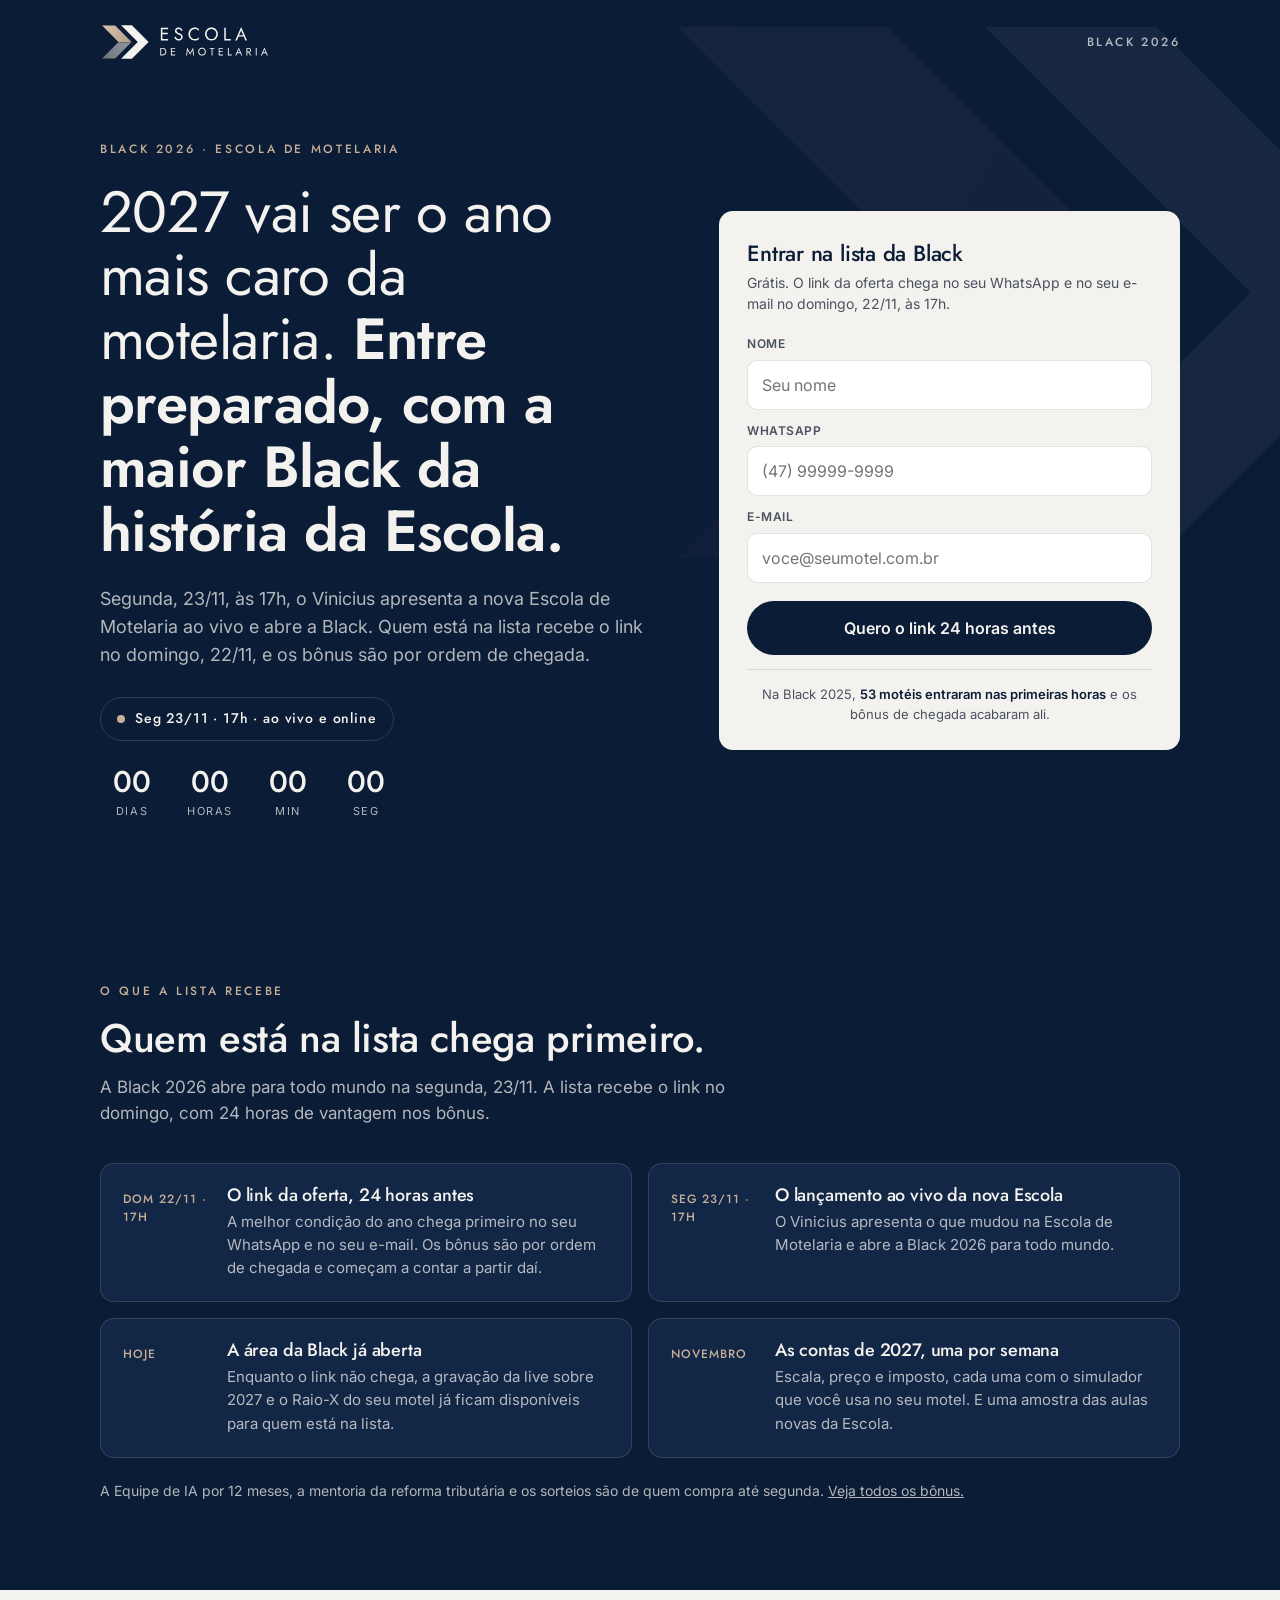
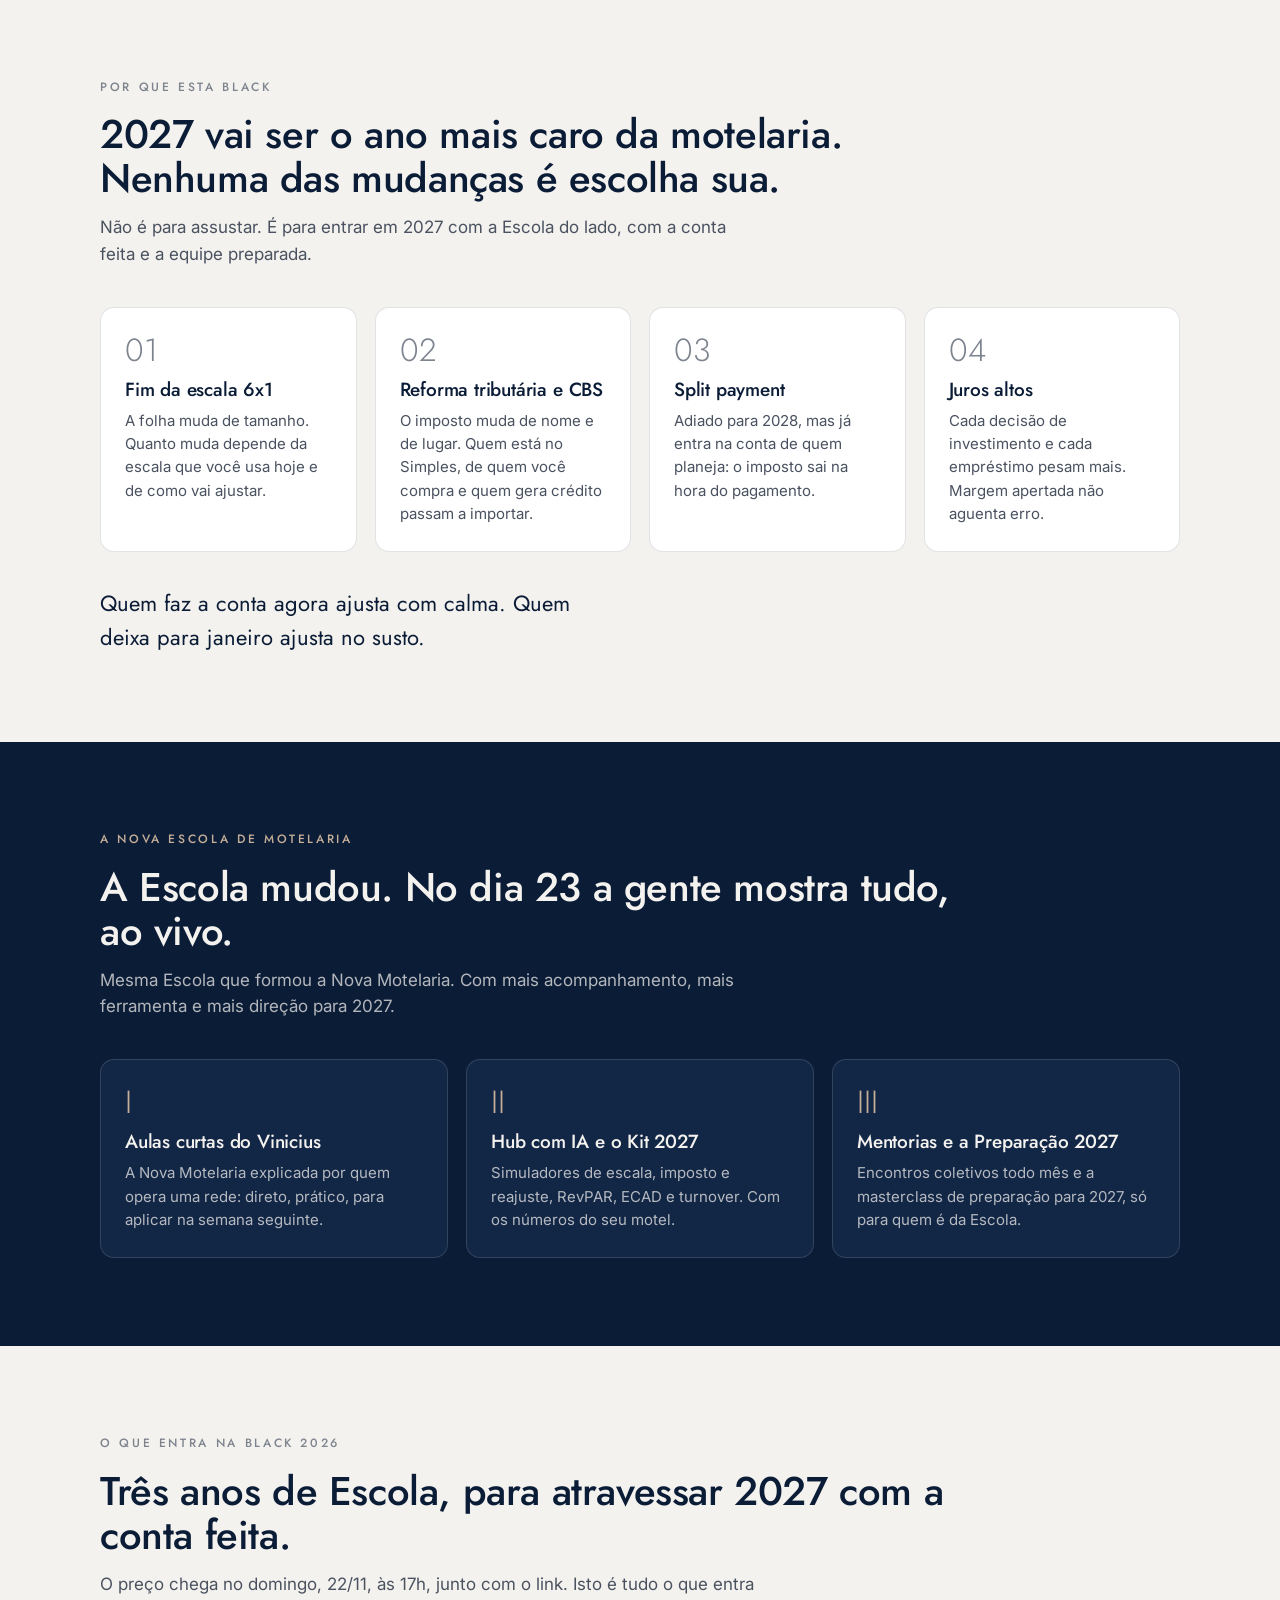
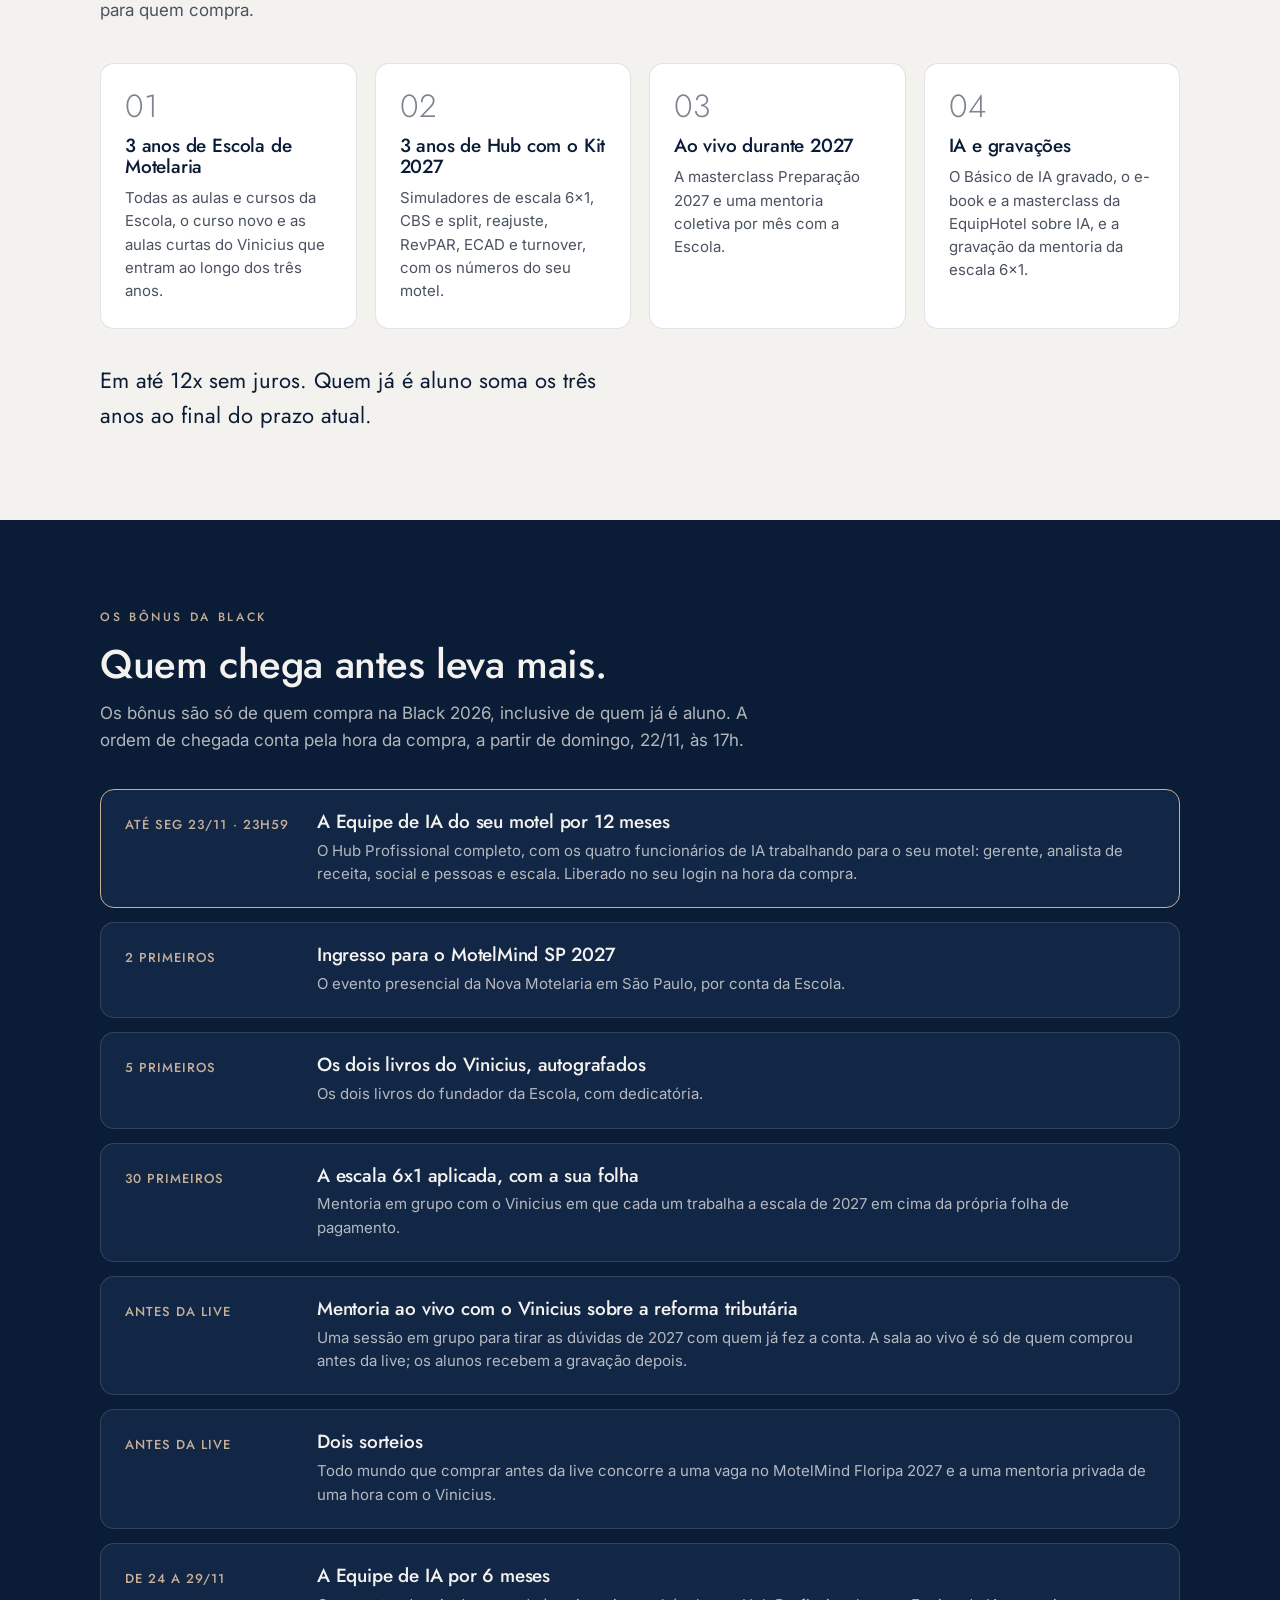
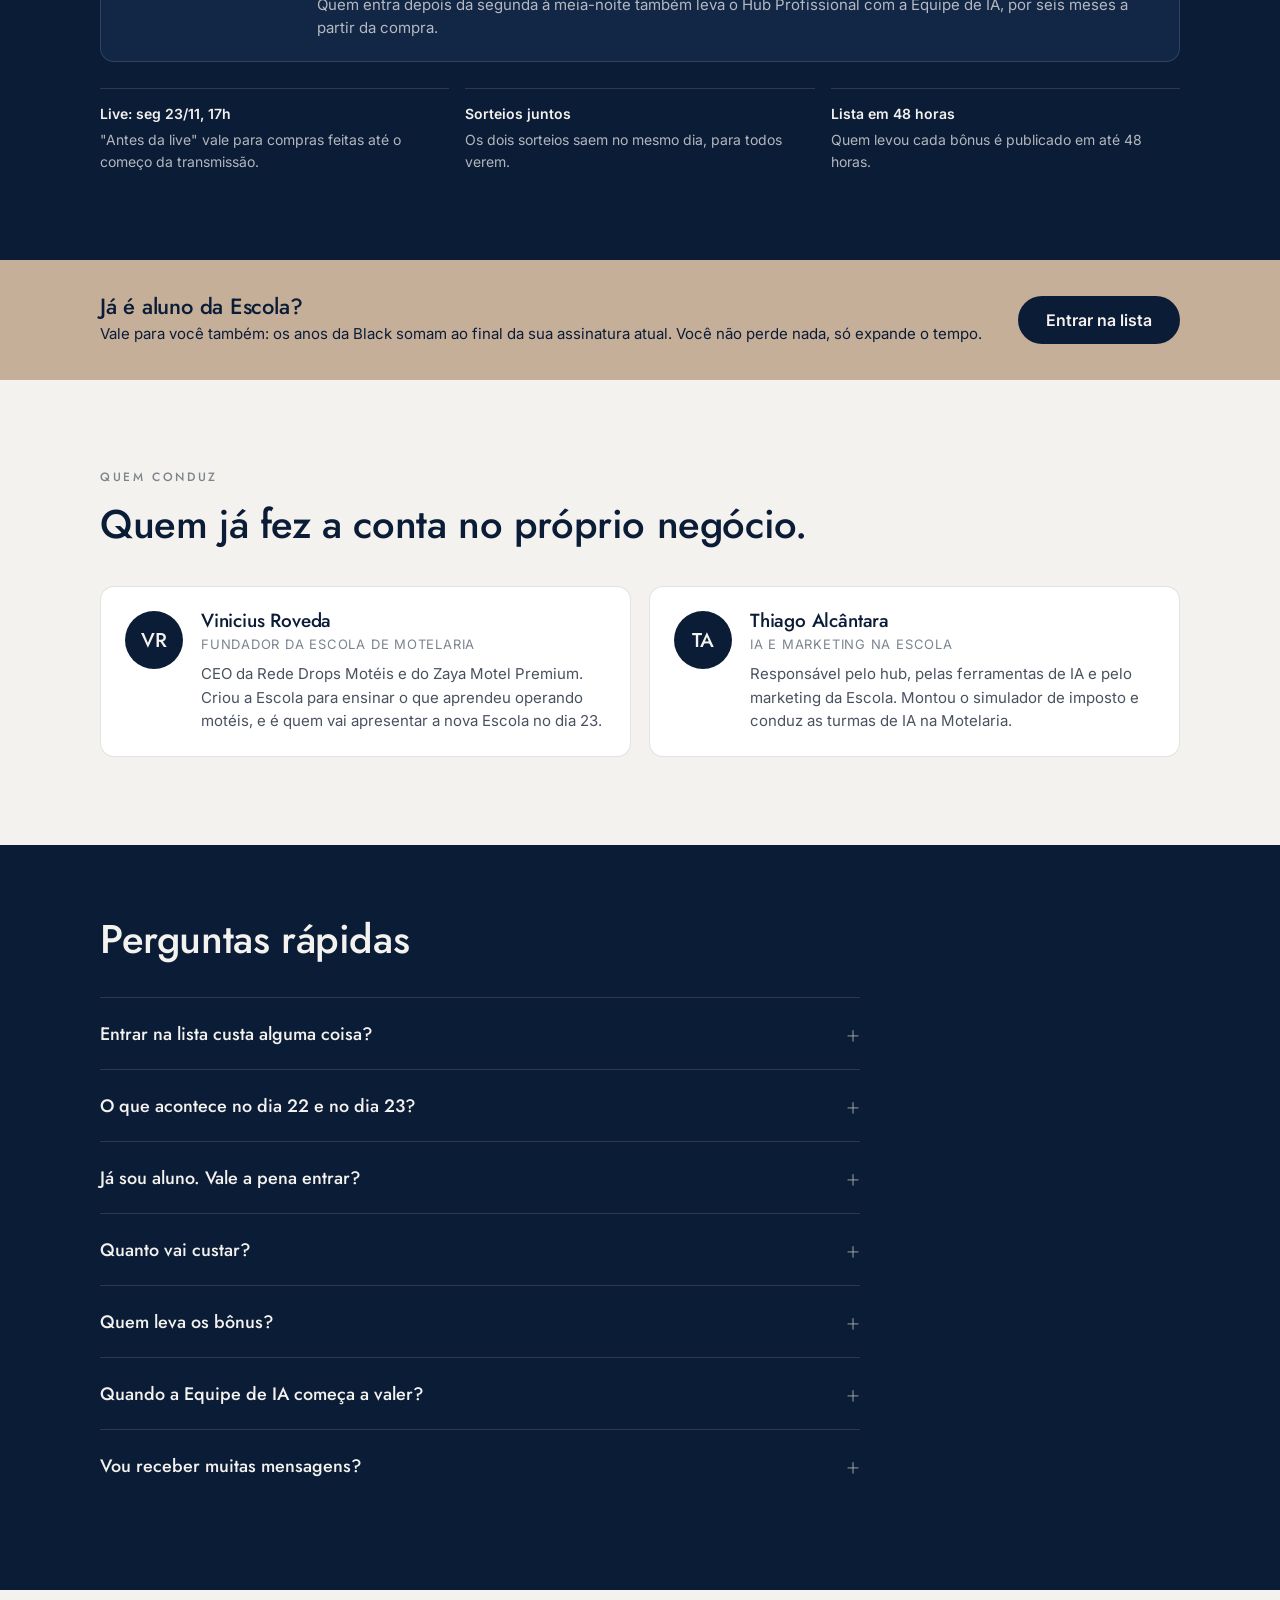
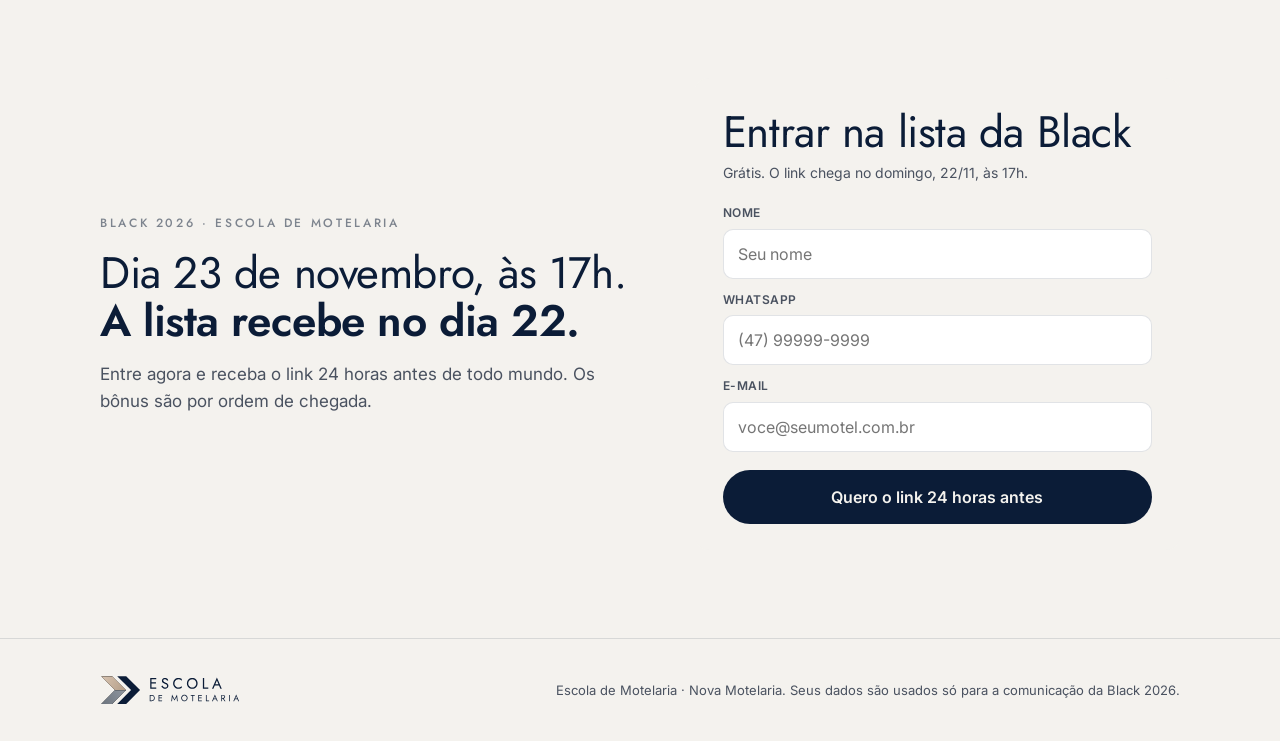
==== index.html @ d03f9305 "Publica blackedm@ad760b8" ====
<!doctype html>
<html lang="pt-BR">
<head>
<meta charset="utf-8">
<script>if(location.pathname==='/app')location.replace('/app/'+location.search+location.hash)</script>
<meta name="viewport" content="width=device-width, initial-scale=1">
<title>Black 2026 · Escola de Motelaria</title>
<meta name="description" content="2027 vai ser o ano mais caro da motelaria. Entre preparado, com a maior Black da história da Escola. A lista recebe a oferta 24 horas antes.">
<meta property="og:title" content="Black 2026 · Escola de Motelaria">
<meta property="og:description" content="2027 vai ser o ano mais caro da motelaria. Entre preparado, com a maior Black da história da Escola. O link chega 24h antes para a lista.">
<meta property="og:type" content="website">
<meta property="og:url" content="https://black.escolademotelaria.com.br/">
<meta property="og:image" content="https://black.escolademotelaria.com.br/assets/og.png">
<link rel="icon" href="assets/simbolo-neg.svg?v=2" type="image/svg+xml">
<link rel="preconnect" href="https://fonts.googleapis.com">
<link rel="preconnect" href="https://fonts.gstatic.com" crossorigin>
<link href="https://fonts.googleapis.com/css2?family=Jost:wght@300;400;500;600&family=Inter:wght@400;500;600&display=swap" rel="stylesheet">
<style>
:root{
  --azul:#0B1C37; --off:#F4F2EE; --champ:#C6AF99; --cinza:#7D848E;
  --azul-2:#122646; --linha:rgba(11,28,55,.12); --linha-esc:rgba(244,242,238,.14);
  --texto:#0B1C37; --texto-suave:#4A5260; --texto-esc:#F4F2EE; --texto-esc-suave:rgba(244,242,238,.72);
  --raio:14px; --max:1120px;
}
*{box-sizing:border-box;margin:0;padding:0}
html{scroll-behavior:smooth}
body{font-family:Inter,system-ui,-apple-system,Segoe UI,Roboto,sans-serif;background:var(--off);color:var(--texto);line-height:1.55;-webkit-font-smoothing:antialiased}
h1,h2,h3,.display{font-family:Jost,Inter,sans-serif;font-weight:500;letter-spacing:-.01em;line-height:1.1}
.wrap{max-width:var(--max);margin:0 auto;padding:0 20px}
.eyebrow{font-family:Jost,sans-serif;font-weight:500;font-size:12px;letter-spacing:.22em;text-transform:uppercase}
.btn{display:inline-flex;align-items:center;justify-content:center;gap:10px;border:0;border-radius:999px;padding:16px 28px;font:600 16px/1 Inter,sans-serif;cursor:pointer;text-decoration:none;transition:transform .15s ease,opacity .15s ease}
.btn:active{transform:translateY(1px)}
.btn-claro{background:var(--off);color:var(--azul)}
.btn-escuro{background:var(--azul);color:var(--off)}
.btn[disabled]{opacity:.6;cursor:wait}
section{padding:88px 0}
@media (max-width:760px){section{padding:64px 0}}

/* header */
header{position:absolute;inset:0 0 auto 0;z-index:5}
header .wrap{display:flex;align-items:center;justify-content:space-between;height:84px}
header img{height:36px;width:auto;display:block}
header .tag{font-family:Jost,sans-serif;font-weight:500;letter-spacing:.2em;font-size:12px;color:var(--texto-esc-suave);text-transform:uppercase}

/* hero */
.hero{background:var(--azul);color:var(--texto-esc);padding:140px 0 72px;position:relative;overflow:hidden}
.hero::before{content:"";position:absolute;right:-12%;top:-10%;width:60vw;max-width:820px;aspect-ratio:1;background:url(assets/simbolo-neg.svg?v=2) no-repeat center/contain;opacity:.05;pointer-events:none}
.hero .wrap{display:grid;grid-template-columns:1.1fr .9fr;gap:56px;align-items:center;position:relative}
.hero .eyebrow{color:var(--champ);margin-bottom:22px}
.hero h1{font-size:clamp(34px,4.6vw,58px);font-weight:400;max-width:14ch}
.hero h1 strong{font-weight:600}
.hero p.sub{margin-top:22px;font-size:18px;color:var(--texto-esc-suave);max-width:52ch}
.hero p.sub-curto{display:none}
.pill{display:inline-flex;align-items:center;gap:10px;margin-top:28px;padding:10px 16px;border:1px solid var(--linha-esc);border-radius:999px;font-family:Jost,sans-serif;font-weight:500;letter-spacing:.06em;font-size:14px}
.pill i{width:8px;height:8px;border-radius:50%;background:var(--champ);display:inline-block}
.form-card{background:var(--off);color:var(--texto);border-radius:var(--raio);padding:30px 28px 26px}
.form-card h2{font-size:22px;margin-bottom:6px}
.form-card .micro{font-size:14px;color:var(--texto-suave);margin-bottom:20px}
.field{margin-bottom:12px}
.field label{display:block;font-size:12px;font-weight:600;letter-spacing:.04em;text-transform:uppercase;color:var(--texto-suave);margin-bottom:6px}
.field input{width:100%;height:50px;border:1px solid var(--linha);border-radius:10px;background:#fff;padding:0 14px;font:16px Inter,sans-serif;color:var(--texto);outline:none;transition:border-color .15s}
.field input:focus{border-color:var(--azul)}
.field input[aria-invalid="true"]{border-color:#B5473E}
.hp{position:absolute;left:-9999px;opacity:0;height:0;overflow:hidden}
.form-card .btn{width:100%;margin-top:6px;height:54px}
.form-card .nota{margin-top:12px;font-size:13px;color:var(--texto-suave);text-align:center}
.form-card .prova{margin-top:14px;padding-top:14px;border-top:1px solid var(--linha);font-size:13px;color:var(--texto-suave);text-align:center}
.form-card .prova b{color:var(--texto);font-weight:600}
.erro{display:none;margin-top:10px;font-size:14px;color:#B5473E}
.erro.on{display:block}
@media (max-width:900px){
  .hero{padding:96px 0 44px}
  .hero .wrap{grid-template-columns:1fr;gap:22px}
  .hero .eyebrow{display:none}
  .hero h1{max-width:none;font-size:clamp(26px,6.9vw,36px)}
  .hero p.sub{display:none}
  .hero p.sub-curto{display:block;margin-top:10px;font-size:15px;color:var(--texto-esc-suave)}
  .hero .pill,.hero .count{display:none}
  .form-card{padding:22px 20px 18px}
  .form-card h2{font-size:20px}
  .form-card .micro{margin-bottom:14px}
  .field{margin-bottom:10px}
  .field input{height:48px}
}

/* countdown */
.count{display:none;gap:14px;margin-top:26px}
.count.on{display:flex}
.count div{min-width:64px;text-align:center}
.count b{display:block;font:500 30px/1 Jost,sans-serif}
.count small{font-size:11px;letter-spacing:.14em;text-transform:uppercase;color:var(--texto-esc-suave)}

/* sections */
.sec-titulo{max-width:34ch;font-size:clamp(28px,3.4vw,40px);margin-bottom:14px}
.sec-sub{color:var(--texto-suave);font-size:17px;max-width:60ch}
.grid-4{display:grid;grid-template-columns:repeat(4,1fr);gap:18px;margin-top:40px}
.card{background:#fff;border:1px solid var(--linha);border-radius:var(--raio);padding:26px 24px}
.card .n{font:300 32px/1 Jost,sans-serif;color:var(--cinza);margin-bottom:14px}
.card h3{font-size:19px;margin-bottom:8px}
.card p{font-size:15px;color:var(--texto-suave)}
.grid-4.grid-3{grid-template-columns:repeat(3,1fr)}
@media (max-width:980px){.grid-4,.grid-4.grid-3{grid-template-columns:repeat(2,1fr)}}
@media (max-width:560px){.grid-4,.grid-4.grid-3{grid-template-columns:1fr}}
.frase{margin-top:34px;font-family:Jost,sans-serif;font-size:22px;font-weight:400;max-width:40ch}

.escuro{background:var(--azul);color:var(--texto-esc)}
.escuro .sec-sub,.escuro .card p{color:var(--texto-esc-suave)}
.escuro .card{background:var(--azul-2);border-color:var(--linha-esc)}
.escuro .card .n{color:var(--champ)}
.escuro .eyebrow{color:var(--champ)}
.escuro .lista li{background:var(--azul-2);border-color:var(--linha-esc)}
.escuro .lista p{color:var(--texto-esc-suave)}
.escuro .lista .quando{color:var(--champ)}
.escuro .faq details{border-color:var(--linha-esc)}
.escuro .faq p{color:var(--texto-esc-suave)}
.escuro .aviso{color:var(--texto-esc-suave)}

.lista{list-style:none;margin-top:36px;display:grid;grid-template-columns:repeat(2,1fr);gap:16px}
.lista li{display:grid;grid-template-columns:auto 1fr;gap:16px;background:#fff;border:1px solid var(--linha);border-radius:var(--raio);padding:22px}
.lista .quando{font-family:Jost,sans-serif;font-weight:500;letter-spacing:.08em;font-size:12px;text-transform:uppercase;color:var(--cinza);width:88px;padding-top:4px}
.lista h3{font-size:18px;margin-bottom:4px}
.lista p{font-size:15px;color:var(--texto-suave)}
@media (max-width:760px){.lista{grid-template-columns:1fr}}
.aviso{margin-top:22px;font-size:14px;color:var(--texto-suave)}
.aviso a{color:inherit}
.bonus{list-style:none;margin-top:36px;display:grid;gap:14px}
.bonus li{display:grid;grid-template-columns:170px 1fr;gap:22px;align-items:start;background:var(--azul-2);border:1px solid var(--linha-esc);border-radius:var(--raio);padding:22px 24px}
.bonus li.destaque{border-color:var(--champ)}
.bonus .quem{font-family:Jost,sans-serif;font-weight:500;letter-spacing:.08em;font-size:13px;text-transform:uppercase;color:var(--champ);padding-top:3px}
.bonus h3{font-size:19px;margin-bottom:6px}
.bonus p{font-size:15px;color:var(--texto-esc-suave)}
@media (max-width:640px){.bonus li{grid-template-columns:1fr;gap:8px}}
.regras{margin-top:26px;display:grid;grid-template-columns:repeat(3,1fr);gap:16px}
.regras div{border-top:1px solid var(--linha-esc);padding-top:14px;font-size:14px;color:var(--texto-esc-suave)}
.regras b{display:block;color:var(--texto-esc);font-weight:600;margin-bottom:4px}
@media (max-width:760px){.regras{grid-template-columns:1fr}}

.faixa{background:var(--champ);color:var(--azul);padding:34px 0}
.faixa .wrap{display:flex;align-items:center;justify-content:space-between;gap:24px;flex-wrap:wrap}
.faixa h3{font-size:22px;font-weight:500}
.faixa p{font-size:15px;margin-top:4px}

.pessoas{display:grid;grid-template-columns:repeat(2,1fr);gap:18px;margin-top:40px}
.pessoa{display:flex;gap:18px;align-items:flex-start;background:#fff;border:1px solid var(--linha);border-radius:var(--raio);padding:24px}
.pessoa .ini{flex:0 0 58px;height:58px;border-radius:50%;background:var(--azul);color:var(--off);display:grid;place-items:center;font:500 20px Jost,sans-serif}
.pessoa h3{font-size:19px}
.pessoa .papel{font-size:13px;letter-spacing:.06em;text-transform:uppercase;color:var(--cinza);margin:2px 0 8px}
.pessoa p{font-size:15px;color:var(--texto-suave)}
@media (max-width:760px){.pessoas{grid-template-columns:1fr}}

.faq{margin-top:36px;max-width:760px}
.faq details{border-top:1px solid var(--linha);padding:18px 0}
.faq details:last-child{border-bottom:1px solid var(--linha)}
.faq summary{cursor:pointer;font:500 18px Jost,sans-serif;list-style:none;display:flex;justify-content:space-between;align-items:center}
.faq summary::after{content:"+";font-weight:300;font-size:24px;color:var(--cinza)}
.faq details[open] summary::after{content:"–"}
.faq p{margin-top:10px;font-size:15px;color:var(--texto-suave);max-width:60ch}

.final .wrap{display:grid;grid-template-columns:1fr .9fr;gap:56px;align-items:center}
.final h2{font-size:clamp(30px,3.8vw,44px);font-weight:400}
.final h2 strong{font-weight:600}
@media (max-width:900px){.final .wrap{grid-template-columns:1fr}}

footer{padding:36px 0;border-top:1px solid var(--linha)}
footer .wrap{display:flex;justify-content:space-between;align-items:center;gap:16px;flex-wrap:wrap}
footer img{height:30px;width:auto}
footer p{font-size:13px;color:var(--texto-suave)}

.reveal{opacity:0;transform:translateY(14px);transition:opacity .6s ease,transform .6s ease}
.reveal.in{opacity:1;transform:none}
@media (prefers-reduced-motion:reduce){.reveal{opacity:1;transform:none;transition:none}}
</style>
<!-- Meta Pixel -->
<script>
!function(f,b,e,v,n,t,s){if(f.fbq)return;n=f.fbq=function(){n.callMethod?n.callMethod.apply(n,arguments):n.queue.push(arguments)};if(!f._fbq)f._fbq=n;n.push=n;n.loaded=!0;n.version='2.0';n.queue=[];t=b.createElement(e);t.async=!0;t.src=v;s=b.getElementsByTagName(e)[0];s.parentNode.insertBefore(t,s)}(window,document,'script','https://connect.facebook.net/en_US/fbevents.js');
fbq('init','777460607647004');fbq('track','PageView');
</script>
</head>
<body>

<header>
  <div class="wrap">
    <img src="assets/escola-neg.svg?v=2" alt="Escola de Motelaria" width="168" height="36">
    <span class="tag">Black 2026</span>
  </div>
</header>

<section class="hero" id="topo">
  <div class="wrap">
    <div>
      <p class="eyebrow">Black 2026 · Escola de Motelaria</p>
      <h1>2027 vai ser o ano mais caro da motelaria. <strong>Entre preparado, com a maior Black da história da Escola.</strong></h1>
      <p class="sub">Segunda, 23/11, às 17h, o Vinicius apresenta a nova Escola de Motelaria ao vivo e abre a Black. Quem está na lista recebe o link no domingo, 22/11, e os bônus são por ordem de chegada.</p>
      <p class="sub-curto">O link da oferta chega domingo, 22/11, um dia antes de todo mundo.</p>
      <span class="pill"><i></i> Seg 23/11 · 17h · ao vivo e online</span>
      <div class="count" id="count">
        <div><b data-u="d">00</b><small>dias</small></div>
        <div><b data-u="h">00</b><small>horas</small></div>
        <div><b data-u="m">00</b><small>min</small></div>
        <div><b data-u="s">00</b><small>seg</small></div>
      </div>
    </div>

    <form class="form-card" id="form" novalidate>
      <h2>Entrar na lista da Black</h2>
      <p class="micro">Grátis. O link da oferta chega no seu WhatsApp e no seu e-mail no domingo, 22/11, às 17h.</p>
      <div class="field"><label for="nome">Nome</label><input id="nome" name="nome" type="text" autocomplete="name" placeholder="Seu nome" required></div>
      <div class="field"><label for="whats">WhatsApp</label><input id="whats" name="whats" type="tel" inputmode="tel" autocomplete="tel" placeholder="(47) 99999-9999" required></div>
      <div class="field"><label for="email">E-mail</label><input id="email" name="email" type="email" autocomplete="email" placeholder="voce@seumotel.com.br" required></div>
      <div class="hp" aria-hidden="true"><label>Site<input name="site" tabindex="-1" autocomplete="off"></label></div>
      <button class="btn btn-escuro" type="submit" id="btn">Quero o link 24 horas antes</button>
      <p class="erro" id="erro"></p>
      <p class="prova">Na Black 2025, <b>53 motéis entraram nas primeiras horas</b> e os bônus de chegada acabaram ali.</p>
    </form>
  </div>
</section>

<section class="escuro" id="lista">
  <div class="wrap">
    <p class="eyebrow reveal" style="margin-bottom:16px">O que a lista recebe</p>
    <h2 class="sec-titulo reveal">Quem está na lista chega primeiro.</h2>
    <p class="sec-sub reveal">A Black 2026 abre para todo mundo na segunda, 23/11. A lista recebe o link no domingo, com 24 horas de vantagem nos bônus.</p>
    <ul class="lista">
      <li class="reveal"><span class="quando">Dom 22/11 · 17h</span><div><h3>O link da oferta, 24 horas antes</h3><p>A melhor condição do ano chega primeiro no seu WhatsApp e no seu e-mail. Os bônus são por ordem de chegada e começam a contar a partir daí.</p></div></li>
      <li class="reveal"><span class="quando">Seg 23/11 · 17h</span><div><h3>O lançamento ao vivo da nova Escola</h3><p>O Vinicius apresenta o que mudou na Escola de Motelaria e abre a Black 2026 para todo mundo.</p></div></li>
      <li class="reveal"><span class="quando">Hoje</span><div><h3>A área da Black já aberta</h3><p>Enquanto o link não chega, a gravação da live sobre 2027 e o Raio-X do seu motel já ficam disponíveis para quem está na lista.</p></div></li>
      <li class="reveal"><span class="quando">Novembro</span><div><h3>As contas de 2027, uma por semana</h3><p>Escala, preço e imposto, cada uma com o simulador que você usa no seu motel. E uma amostra das aulas novas da Escola.</p></div></li>
    </ul>
    <p class="aviso reveal">A Equipe de IA por 12 meses, a mentoria da reforma tributária e os sorteios são de quem compra até segunda. <a href="#bonus">Veja todos os bônus.</a></p>
  </div>
</section>

<section id="conta">
  <div class="wrap">
    <p class="eyebrow reveal" style="color:var(--cinza);margin-bottom:16px">Por que esta Black</p>
    <h2 class="sec-titulo reveal">2027 vai ser o ano mais caro da motelaria. Nenhuma das mudanças é escolha sua.</h2>
    <p class="sec-sub reveal">Não é para assustar. É para entrar em 2027 com a Escola do lado, com a conta feita e a equipe preparada.</p>
    <div class="grid-4">
      <div class="card reveal"><div class="n">01</div><h3>Fim da escala 6x1</h3><p>A folha muda de tamanho. Quanto muda depende da escala que você usa hoje e de como vai ajustar.</p></div>
      <div class="card reveal"><div class="n">02</div><h3>Reforma tributária e CBS</h3><p>O imposto muda de nome e de lugar. Quem está no Simples, de quem você compra e quem gera crédito passam a importar.</p></div>
      <div class="card reveal"><div class="n">03</div><h3>Split payment</h3><p>Adiado para 2028, mas já entra na conta de quem planeja: o imposto sai na hora do pagamento.</p></div>
      <div class="card reveal"><div class="n">04</div><h3>Juros altos</h3><p>Cada decisão de investimento e cada empréstimo pesam mais. Margem apertada não aguenta erro.</p></div>
    </div>
    <p class="frase reveal">Quem faz a conta agora ajusta com calma. Quem deixa para janeiro ajusta no susto.</p>
  </div>
</section>

<section class="escuro" id="escola">
  <div class="wrap">
    <p class="eyebrow reveal" style="margin-bottom:16px">A nova Escola de Motelaria</p>
    <h2 class="sec-titulo reveal">A Escola mudou. No dia 23 a gente mostra tudo, ao vivo.</h2>
    <p class="sec-sub reveal">Mesma Escola que formou a Nova Motelaria. Com mais acompanhamento, mais ferramenta e mais direção para 2027.</p>
    <div class="grid-4 grid-3">
      <div class="card reveal"><div class="n">I</div><h3>Aulas curtas do Vinicius</h3><p>A Nova Motelaria explicada por quem opera uma rede: direto, prático, para aplicar na semana seguinte.</p></div>
      <div class="card reveal"><div class="n">II</div><h3>Hub com IA e o Kit 2027</h3><p>Simuladores de escala, imposto e reajuste, RevPAR, ECAD e turnover. Com os números do seu motel.</p></div>
      <div class="card reveal"><div class="n">III</div><h3>Mentorias e a Preparação 2027</h3><p>Encontros coletivos todo mês e a masterclass de preparação para 2027, só para quem é da Escola.</p></div>
    </div>
  </div>
</section>

<section id="oferta">
  <div class="wrap">
    <p class="eyebrow reveal" style="color:var(--cinza);margin-bottom:16px">O que entra na Black 2026</p>
    <h2 class="sec-titulo reveal">Três anos de Escola, para atravessar 2027 com a conta feita.</h2>
    <p class="sec-sub reveal">O preço chega no domingo, 22/11, às 17h, junto com o link. Isto é tudo o que entra para quem compra.</p>
    <div class="grid-4">
      <div class="card reveal"><div class="n">01</div><h3>3 anos de Escola de Motelaria</h3><p>Todas as aulas e cursos da Escola, o curso novo e as aulas curtas do Vinicius que entram ao longo dos três anos.</p></div>
      <div class="card reveal"><div class="n">02</div><h3>3 anos de Hub com o Kit 2027</h3><p>Simuladores de escala 6x1, CBS e split, reajuste, RevPAR, ECAD e turnover, com os números do seu motel.</p></div>
      <div class="card reveal"><div class="n">03</div><h3>Ao vivo durante 2027</h3><p>A masterclass Preparação 2027 e uma mentoria coletiva por mês com a Escola.</p></div>
      <div class="card reveal"><div class="n">04</div><h3>IA e gravações</h3><p>O Básico de IA gravado, o e-book e a masterclass da EquipHotel sobre IA, e a gravação da mentoria da escala 6x1.</p></div>
    </div>
    <p class="frase reveal">Em até 12x sem juros. Quem já é aluno soma os três anos ao final do prazo atual.</p>
  </div>
</section>

<section class="escuro" id="bonus">
  <div class="wrap">
    <p class="eyebrow reveal" style="margin-bottom:16px">Os bônus da Black</p>
    <h2 class="sec-titulo reveal">Quem chega antes leva mais.</h2>
    <p class="sec-sub reveal">Os bônus são só de quem compra na Black 2026, inclusive de quem já é aluno. A ordem de chegada conta pela hora da compra, a partir de domingo, 22/11, às 17h.</p>
    <ul class="bonus">
      <li class="reveal destaque"><span class="quem">Até seg 23/11 · 23h59</span><div><h3>A Equipe de IA do seu motel por 12 meses</h3><p>O Hub Profissional completo, com os quatro funcionários de IA trabalhando para o seu motel: gerente, analista de receita, social e pessoas e escala. Liberado no seu login na hora da compra.</p></div></li>
      <li class="reveal"><span class="quem">2 primeiros</span><div><h3>Ingresso para o MotelMind SP 2027</h3><p>O evento presencial da Nova Motelaria em São Paulo, por conta da Escola.</p></div></li>
      <li class="reveal"><span class="quem">5 primeiros</span><div><h3>Os dois livros do Vinicius, autografados</h3><p>Os dois livros do fundador da Escola, com dedicatória.</p></div></li>
      <li class="reveal"><span class="quem">30 primeiros</span><div><h3>A escala 6x1 aplicada, com a sua folha</h3><p>Mentoria em grupo com o Vinicius em que cada um trabalha a escala de 2027 em cima da própria folha de pagamento.</p></div></li>
      <li class="reveal"><span class="quem">Antes da live</span><div><h3>Mentoria ao vivo com o Vinicius sobre a reforma tributária</h3><p>Uma sessão em grupo para tirar as dúvidas de 2027 com quem já fez a conta. A sala ao vivo é só de quem comprou antes da live; os alunos recebem a gravação depois.</p></div></li>
      <li class="reveal"><span class="quem">Antes da live</span><div><h3>Dois sorteios</h3><p>Todo mundo que comprar antes da live concorre a uma vaga no MotelMind Floripa 2027 e a uma mentoria privada de uma hora com o Vinicius.</p></div></li>
      <li class="reveal"><span class="quem">De 24 a 29/11</span><div><h3>A Equipe de IA por 6 meses</h3><p>Quem entra depois da segunda à meia-noite também leva o Hub Profissional com a Equipe de IA, por seis meses a partir da compra.</p></div></li>
    </ul>
    <div class="regras">
      <div class="reveal"><b>Live: seg 23/11, 17h</b>"Antes da live" vale para compras feitas até o começo da transmissão.</div>
      <div class="reveal"><b>Sorteios juntos</b>Os dois sorteios saem no mesmo dia, para todos verem.</div>
      <div class="reveal"><b>Lista em 48 horas</b>Quem levou cada bônus é publicado em até 48 horas.</div>
    </div>
  </div>
</section>

<div class="faixa">
  <div class="wrap">
    <div><h3>Já é aluno da Escola?</h3><p>Vale para você também: os anos da Black somam ao final da sua assinatura atual. Você não perde nada, só expande o tempo.</p></div>
    <a class="btn btn-escuro" href="#topo">Entrar na lista</a>
  </div>
</div>

<section id="quem">
  <div class="wrap">
    <p class="eyebrow reveal" style="color:var(--cinza);margin-bottom:16px">Quem conduz</p>
    <h2 class="sec-titulo reveal">Quem já fez a conta no próprio negócio.</h2>
    <div class="pessoas">
      <div class="pessoa reveal"><div class="ini">VR</div><div><h3>Vinicius Roveda</h3><p class="papel">Fundador da Escola de Motelaria</p><p>CEO da Rede Drops Motéis e do Zaya Motel Premium. Criou a Escola para ensinar o que aprendeu operando motéis, e é quem vai apresentar a nova Escola no dia 23.</p></div></div>
      <div class="pessoa reveal"><div class="ini">TA</div><div><h3>Thiago Alcântara</h3><p class="papel">IA e marketing na Escola</p><p>Responsável pelo hub, pelas ferramentas de IA e pelo marketing da Escola. Montou o simulador de imposto e conduz as turmas de IA na Motelaria.</p></div></div>
    </div>
  </div>
</section>

<section class="escuro" id="faq" style="padding-top:72px">
  <div class="wrap">
    <h2 class="sec-titulo reveal">Perguntas rápidas</h2>
    <div class="faq">
      <details class="reveal"><summary>Entrar na lista custa alguma coisa?</summary><p>Não. O cadastro é gratuito e não compromete com nada. Você só recebe primeiro o que todo mundo vai receber depois.</p></details>
      <details class="reveal"><summary>O que acontece no dia 22 e no dia 23?</summary><p>No domingo, 22/11, às 17h, o link da oferta chega para quem está na lista. Na segunda, 23/11, às 17h, o Vinicius apresenta a nova Escola ao vivo e a Black abre para todo mundo.</p></details>
      <details class="reveal"><summary>Já sou aluno. Vale a pena entrar?</summary><p>Vale. Os anos da Black somam ao final da sua assinatura atual. Entre na lista com o mesmo e-mail da sua compra.</p></details>
      <details class="reveal"><summary>Quanto vai custar?</summary><p>O preço sai no domingo, 22/11, às 17h, para quem está na lista, e na live de segunda para todo mundo. Dá para pagar em até 12x sem juros.</p></details>
      <details class="reveal"><summary>Quem leva os bônus?</summary><p>Quem compra na Black 2026, inclusive quem já é aluno e estende o prazo. A ordem de chegada conta pela hora da compra, a partir de domingo, 22/11, às 17h.</p></details>
      <details class="reveal"><summary>Quando a Equipe de IA começa a valer?</summary><p>Na hora da compra. O plano Profissional do Hub é liberado no seu login. Se você ainda não tem conta no Hub, ele entra quando você se cadastra com o mesmo e-mail da compra.</p></details>
      <details class="reveal"><summary>Vou receber muitas mensagens?</summary><p>Uma confirmação agora, uma conta de 2027 por semana em novembro e o link no dia 22. Você sai da lista quando quiser.</p></details>
    </div>
  </div>
</section>

<section class="final" id="final">
  <div class="wrap">
    <div>
      <p class="eyebrow" style="color:var(--cinza);margin-bottom:16px">Black 2026 · Escola de Motelaria</p>
      <h2>Dia 23 de novembro, às 17h. <strong>A lista recebe no dia 22.</strong></h2>
      <p class="sec-sub" style="margin-top:16px">Entre agora e receba o link 24 horas antes de todo mundo. Os bônus são por ordem de chegada.</p>
    </div>
    <form class="form-card" id="form2" novalidate>
      <h2>Entrar na lista da Black</h2>
      <p class="micro">Grátis. O link chega no domingo, 22/11, às 17h.</p>
      <div class="field"><label for="nome2">Nome</label><input id="nome2" name="nome" type="text" autocomplete="name" placeholder="Seu nome" required></div>
      <div class="field"><label for="whats2">WhatsApp</label><input id="whats2" name="whats" type="tel" inputmode="tel" autocomplete="tel" placeholder="(47) 99999-9999" required></div>
      <div class="field"><label for="email2">E-mail</label><input id="email2" name="email" type="email" autocomplete="email" placeholder="voce@seumotel.com.br" required></div>
      <div class="hp" aria-hidden="true"><label>Site<input name="site" tabindex="-1" autocomplete="off"></label></div>
      <button class="btn btn-escuro" type="submit">Quero o link 24 horas antes</button>
      <p class="erro"></p>
    </form>
  </div>
</section>

<footer>
  <div class="wrap">
    <img src="assets/escola-cor.svg?v=2" alt="Escola de Motelaria" width="140" height="30">
    <p>Escola de Motelaria · Nova Motelaria. Seus dados são usados só para a comunicação da Black 2026.</p>
  </div>
</footer>

<script>
(function(){
  var ENDPOINT='https://cmrydpojogzofzfzwjhi.supabase.co/functions/v1/evento-lead';
  var LANC=new Date('2026-11-23T20:00:00Z'); // seg 23/11 17h (Brasília)
  var MOSTRA_CONTADOR=new Date('2026-11-16T03:00:00Z');

  // UTMs: first-touch (bf_utms_first) e last-touch (bf_utms)
  var UTM_KEYS=['utm_source','utm_medium','utm_campaign','utm_content','utm_term'];
  try{
    var q=new URLSearchParams(location.search), u={}, temUtm=false;
    UTM_KEYS.forEach(function(k){if(q.get(k)){u[k]=q.get(k);temUtm=true}});
    var ref='';try{if(document.referrer&&new URL(document.referrer).hostname!==location.hostname)ref=document.referrer}catch(e){}
    if(ref)u.referrer=ref;
    u.landing_page=location.href.split('#')[0];
    if((temUtm||ref)&&!localStorage.getItem('bf_utms_first'))localStorage.setItem('bf_utms_first',JSON.stringify(u));
    if(temUtm){var s=JSON.stringify(u);try{sessionStorage.setItem('bf_utms',s)}catch(e){}localStorage.setItem('bf_utms',s)}
  }catch(e){}
  function utms(){
    var o={};
    try{o=JSON.parse(localStorage.getItem('bf_utms')||sessionStorage.getItem('bf_utms')||'{}')||{}}catch(e){o={}}
    if(!Object.keys(o).length){try{o=JSON.parse(localStorage.getItem('bf_utms_first')||'{}')||{}}catch(e){o={}}}
    var r={};UTM_KEYS.concat(['referrer','landing_page']).forEach(function(k){r[k]=o[k]||null});
    return r;
  }

  // máscara de telefone: aceita DDD+número (10-11) OU 55+DDD+número (12-13).
  function digits(v){return String(v||'').replace(/\D/g,'').replace(/^0+/,'')}
  function normalizeWhats(v){
    var d=digits(v);
    while(d.indexOf('5555')===0 && (d.length===14||d.length===15)) d=d.slice(2);
    if(d.indexOf('55')===0 && (d.length===12||d.length===13)) return d;
    if(d.length===10||d.length===11) return '55'+d;
    return d;
  }
  function mask(v){
    var d=digits(v);
    if(d.indexOf('55')===0 && d.length>11){
      d=d.slice(0,13);
      var n=d.slice(2);
      if(n.length>10) return '+55 ('+n.slice(0,2)+') '+n.slice(2,7)+'-'+n.slice(7);
      if(n.length>6) return '+55 ('+n.slice(0,2)+') '+n.slice(2,6)+'-'+n.slice(6);
      if(n.length>2) return '+55 ('+n.slice(0,2)+') '+n.slice(2);
      return '+55 '+n;
    }
    d=d.slice(0,11);
    if(d.length>10)return d.replace(/(\d{2})(\d{5})(\d{4})/,'($1) $2-$3');
    if(d.length>6)return d.replace(/(\d{2})(\d{4})(\d{0,4})/,'($1) $2-$3');
    if(d.length>2)return d.replace(/(\d{2})(\d{0,5})/,'($1) $2');
    return d;
  }
  document.querySelectorAll('input[type=tel]').forEach(function(i){i.addEventListener('input',function(){i.value=mask(i.value)})});

  function liga(form){
    var btn=form.querySelector('button'), erro=form.querySelector('.erro');
    form.addEventListener('submit',function(ev){
      ev.preventDefault(); erro.classList.remove('on');
      var nome=form.nome.value.trim(), whats=normalizeWhats(form.whats.value), email=form.email.value.trim().toLowerCase();
      if(form.site.value){return} // bot
      [form.nome,form.whats,form.email].forEach(function(i){i.removeAttribute('aria-invalid')});
      if(nome.length<2){form.nome.setAttribute('aria-invalid','true');erro.textContent='Escreva seu nome.';erro.classList.add('on');return}
      if(!/^55\d{2}9\d{8}$/.test(whats)){form.whats.setAttribute('aria-invalid','true');erro.textContent='Confere o WhatsApp com DDD.';erro.classList.add('on');return}
      if(!/^[^\s@]+@[^\s@]+\.[^\s@]+$/.test(email)){form.email.setAttribute('aria-invalid','true');erro.textContent='Confere o e-mail.';erro.classList.add('on');return}
      btn.disabled=true; var txt=btn.textContent; btn.textContent='Enviando…';
      var ut=utms();
      var foi=false;
      function irObrigado(leadId){
        if(foi)return; foi=true;
        try{sessionStorage.setItem('bf_nome',nome.split(' ')[0])}catch(e){}
        try{localStorage.setItem('bf_lead',JSON.stringify({nome:nome,email:email,whats:whats,t:Date.now()}))}catch(e){}
        try{
          var id=crypto.randomUUID();
          try{if(window.fbq)fbq('track','Lead',{content_name:'black-2026-lista'},{eventID:id})}catch(e){}
          var ck=function(n){return (document.cookie.match(new RegExp('(?:^|; )'+n+'=([^;]*)'))||[])[1]};
          fetch('https://xzrnqghcacxjteldklyt.supabase.co/functions/v1/meta-capi',{method:'POST',keepalive:true,headers:{'Content-Type':'application/json'},body:JSON.stringify({
            event_name:'Lead',event_id:id,event_source_url:location.href,content_name:'black-2026-lista',email:email,phone:whats,fbp:ck('_fbp'),fbc:ck('_fbc')
          })}).catch(function(){});
        }catch(e){}
        location.href='obrigado.html?l='+encodeURIComponent(leadId||'')+'&n='+encodeURIComponent(nome.split(' ')[0]);
      }
      // Rede de segurança: se o servidor demorar mais de 2,5 s, segue para o obrigado.
      // keepalive:true mantém o envio vivo depois da navegação, o lead não se perde.
      var guarda=setTimeout(function(){irObrigado('')},2500);
      fetch(ENDPOINT,{method:'POST',keepalive:true,headers:{'Content-Type':'application/json'},body:JSON.stringify({
        name:nome,email:email,whatsapp:whats,tier:'lista',
        evento:'black-2026',stage:'a26f7eb7-8cff-4c85-82c1-75b4bbfd9bbc',product:'e614cccc-d54f-43d7-a6ad-386fab525815',mailchimp_tag:'Black 2026',
        utms:ut,data:{origem:'black.escolademotelaria.com.br',utm_source:ut.utm_source,utm_medium:ut.utm_medium,utm_campaign:ut.utm_campaign,utm_content:ut.utm_content,utm_term:ut.utm_term,referrer:ut.referrer,landing_page:ut.landing_page,formulario:form.id}
      })}).then(function(r){return r.json().then(function(j){return {ok:r.ok,j:j}})}).then(function(res){
        if(!res.ok)throw new Error(res.j&&res.j.error||'erro');
        clearTimeout(guarda); irObrigado(res.j.lead_id);
      }).catch(function(){
        if(foi)return; clearTimeout(guarda);
        btn.disabled=false; btn.textContent=txt;
        erro.textContent='Não consegui enviar agora. Tenta de novo em alguns segundos.'; erro.classList.add('on');
      });
    });
  }
  liga(document.getElementById('form')); liga(document.getElementById('form2'));

  // contador (só a partir de 16/11)
  var c=document.getElementById('count');
  if(new Date()>=MOSTRA_CONTADOR){
    c.classList.add('on');
    function tick(){var d=Math.max(0,LANC-new Date()),s=Math.floor(d/1000);
      var o={d:Math.floor(s/86400),h:Math.floor(s%86400/3600),m:Math.floor(s%3600/60),s:s%60};
      Object.keys(o).forEach(function(k){c.querySelector('[data-u='+k+']').textContent=String(o[k]).padStart(2,'0')})}
    tick(); setInterval(tick,1000);
  }

  // reveal
  var io=new IntersectionObserver(function(es){es.forEach(function(e){if(e.isIntersecting){e.target.classList.add('in');io.unobserve(e.target)}})},{threshold:.12});
  document.querySelectorAll('.reveal').forEach(function(el){io.observe(el)});
})();
</script>
</body>
</html>
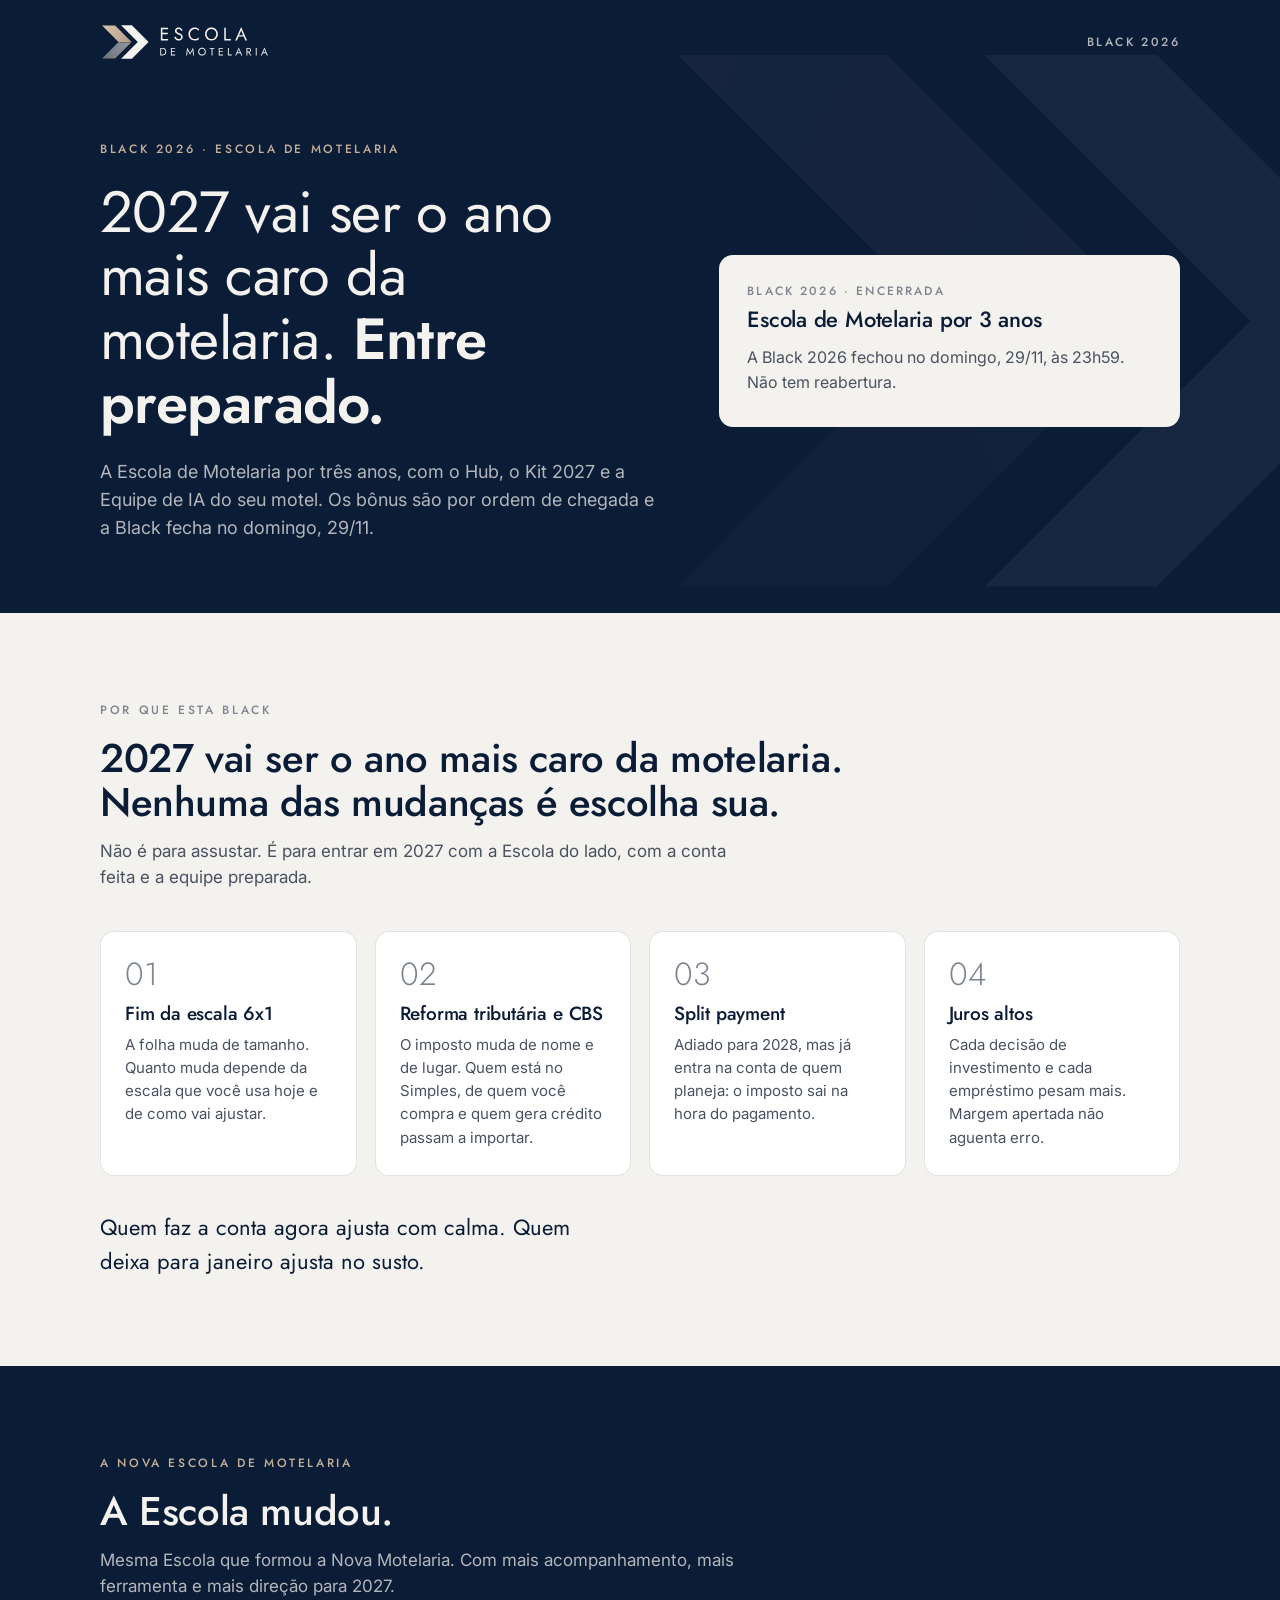
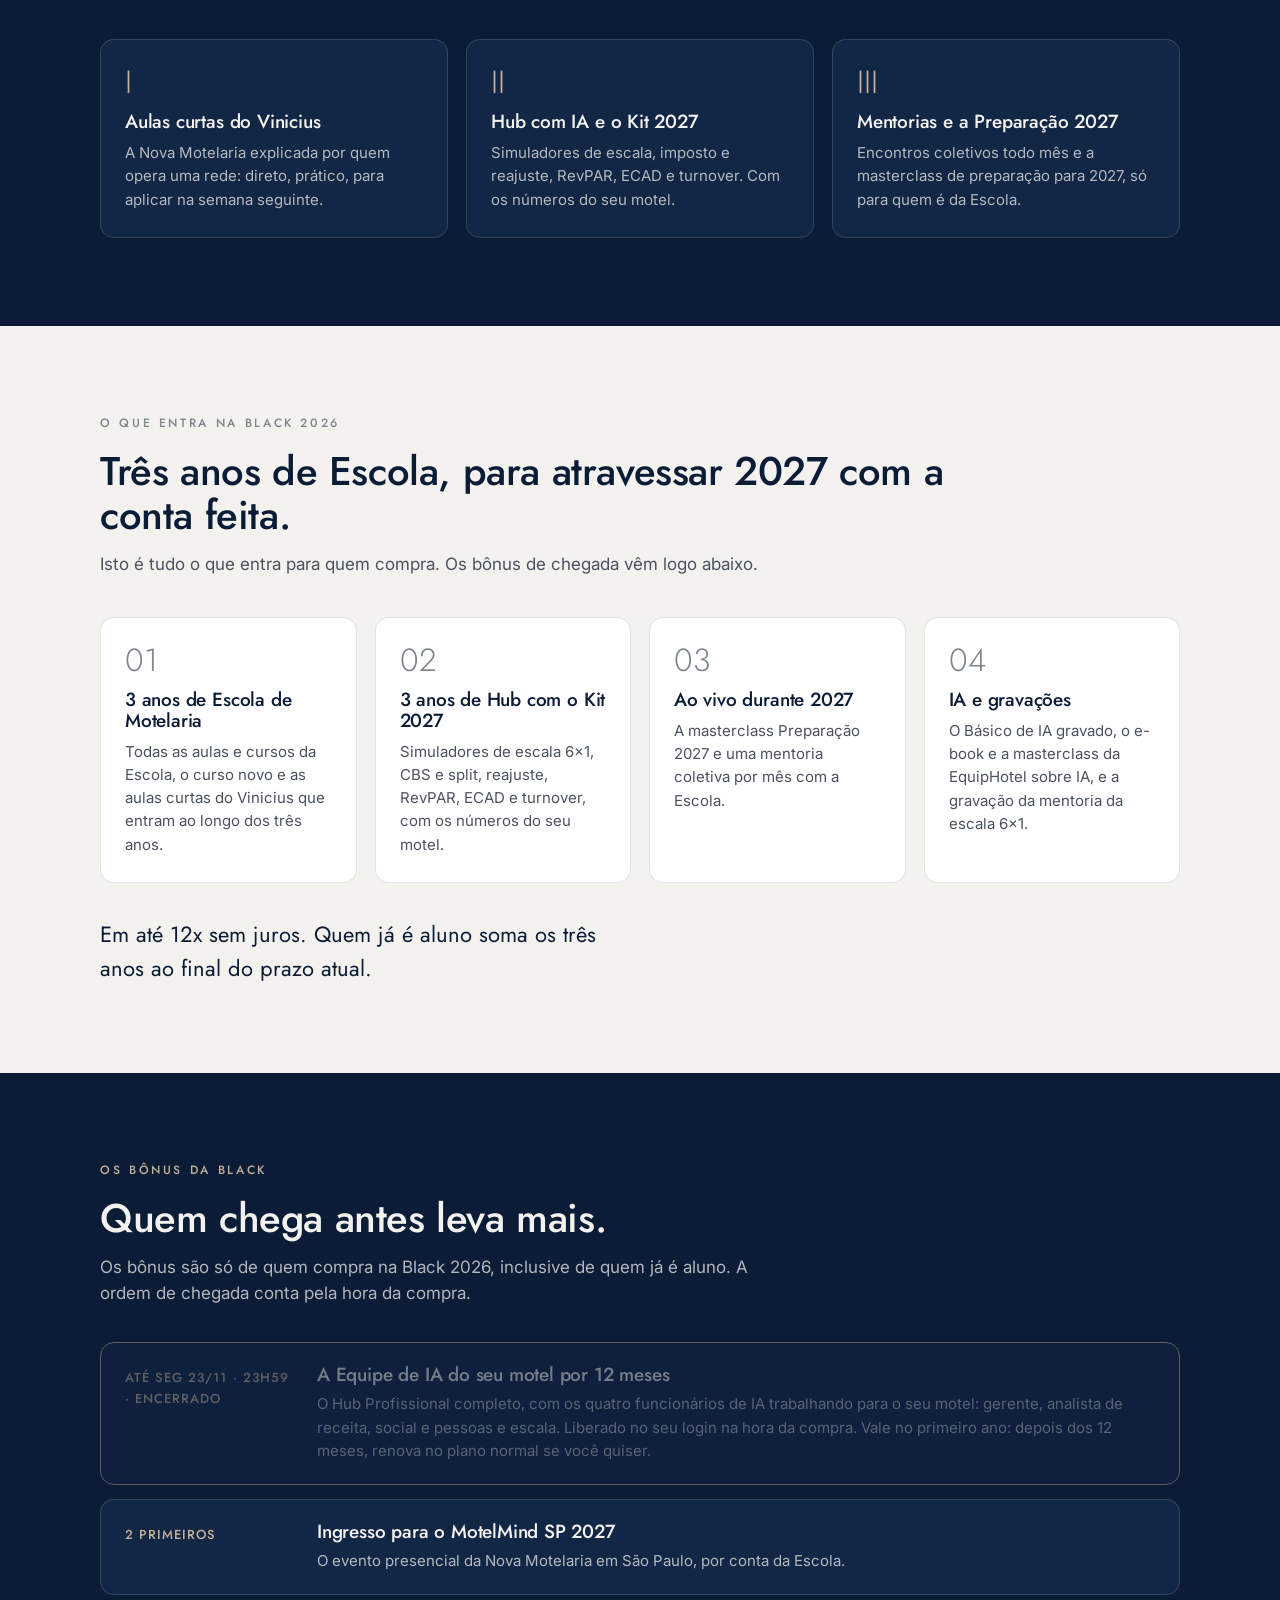
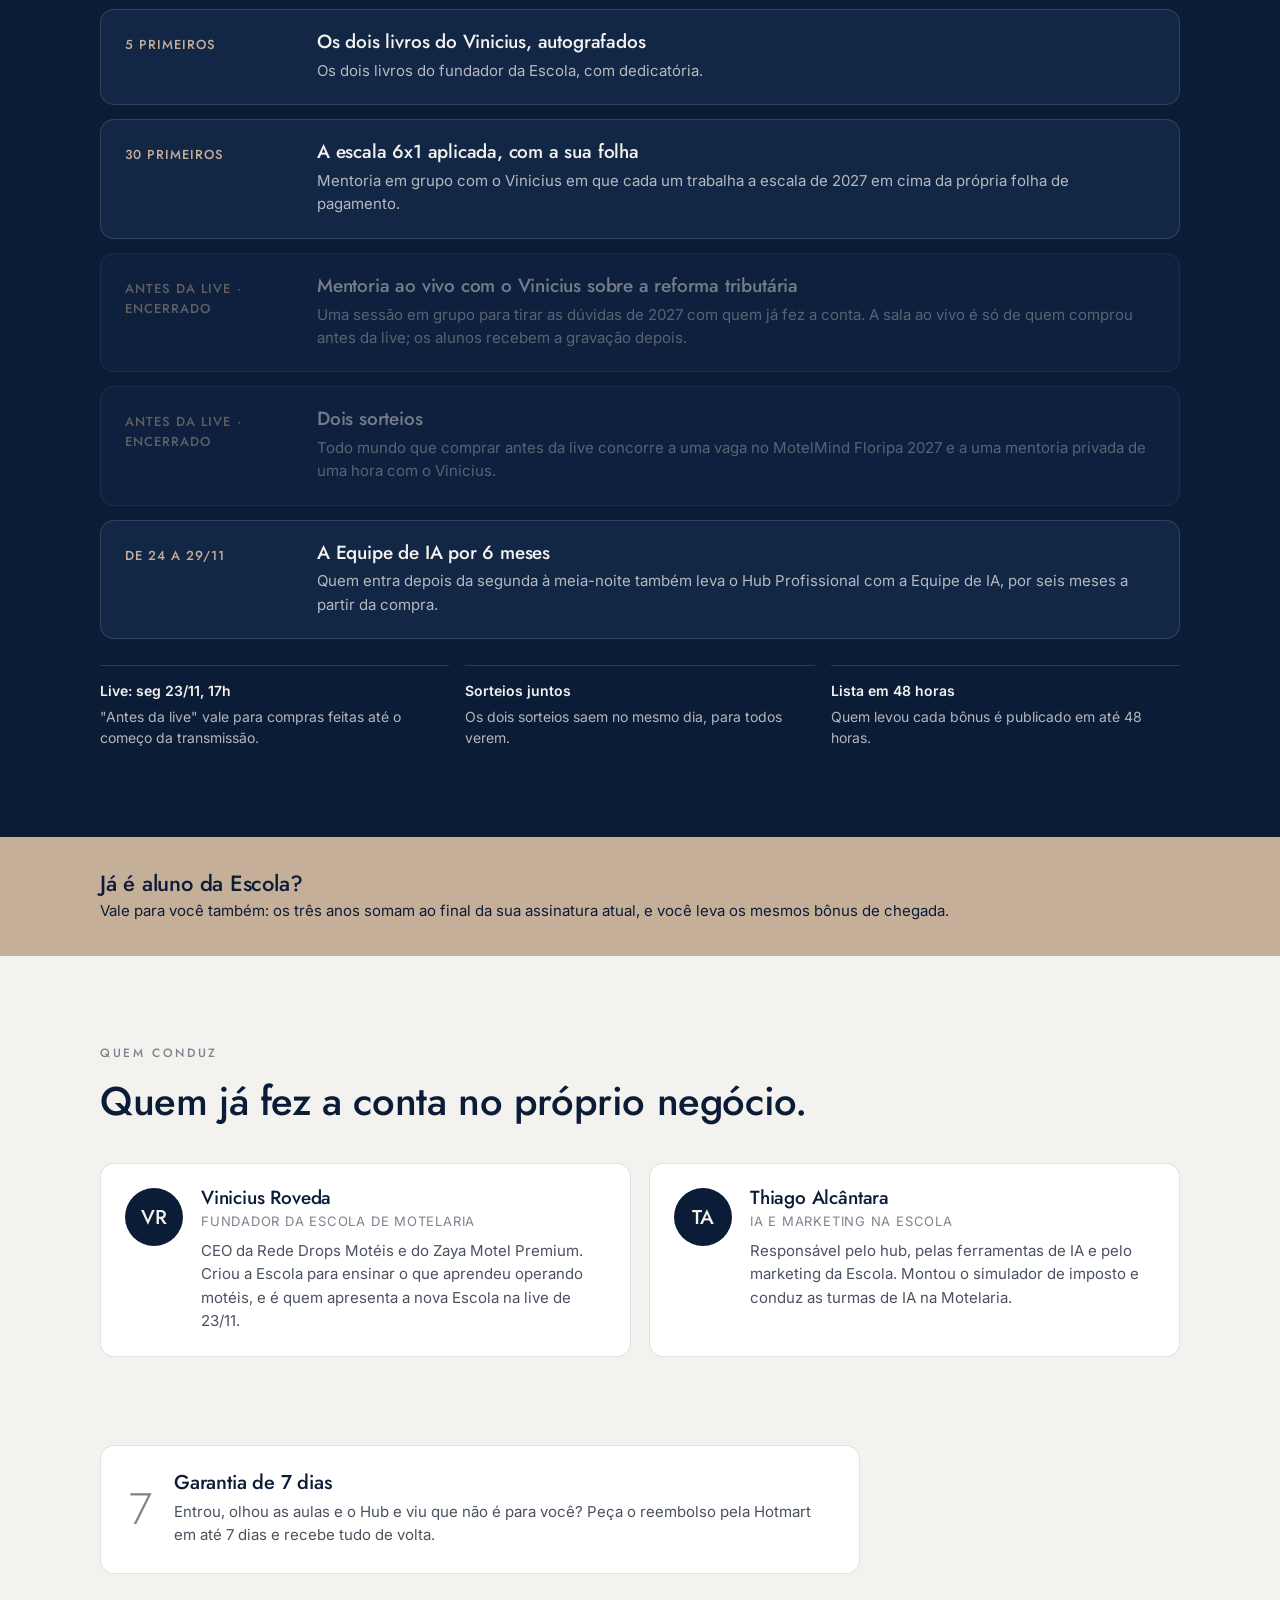
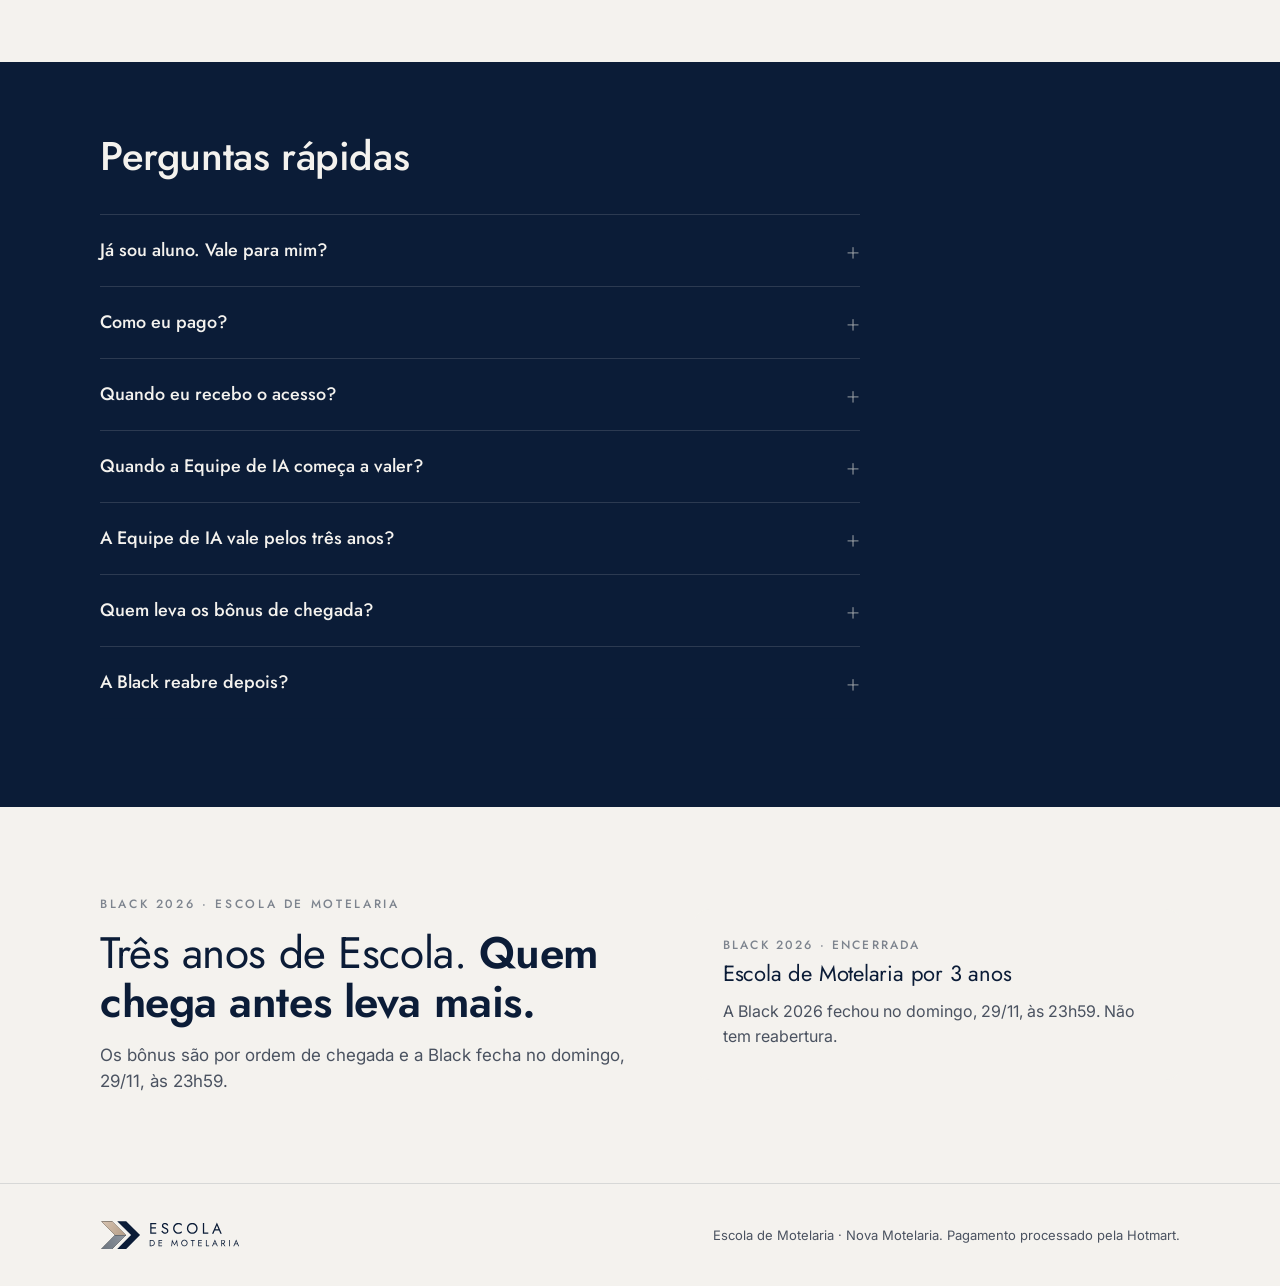
==== commit 4774922d: "Publica blackedm@124837f" ====
--- a/index.html
+++ b/index.html
@@ -3,6 +3,11 @@
 <head>
 <meta charset="utf-8">
 <script>if(location.pathname==='/app')location.replace('/app/'+location.search+location.hash)</script>
+<script>
+// A partir da live (seg 23/11, 17h de Brasília) a home passa a ser a oferta, para todo mundo.
+// Para ver a página da lista depois disso: ?lista=1
+(function(){try{var p=location.pathname;if((p==='/'||p==='/index.html')&&Date.now()>=Date.parse('2026-11-23T20:00:00Z')&&!/[?&]lista=1/.test(location.search))location.replace('/oferta.html'+location.search)}catch(e){}})();
+</script>
 <meta name="viewport" content="width=device-width, initial-scale=1">
 <title>Black 2026 · Escola de Motelaria</title>
 <meta name="description" content="2027 vai ser o ano mais caro da motelaria. Entre preparado, com a maior Black da história da Escola. A lista recebe a oferta 24 horas antes.">
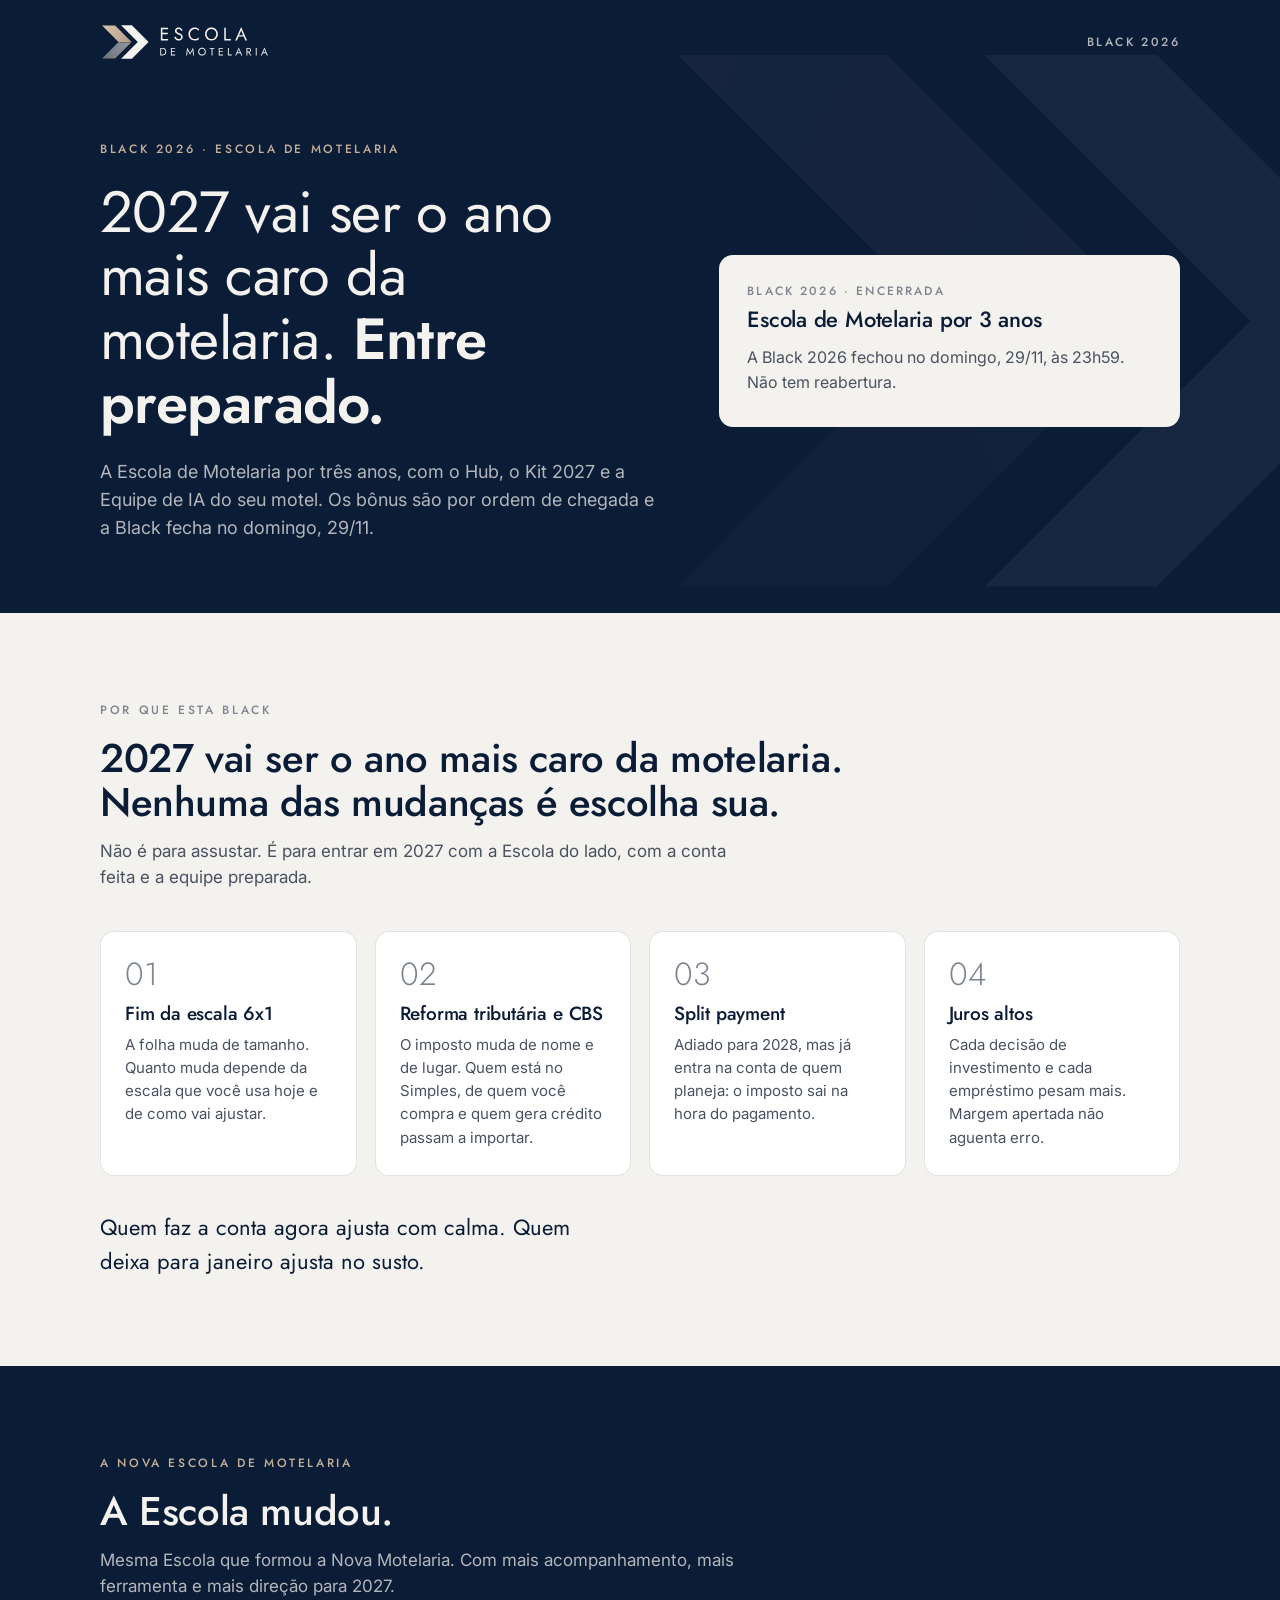
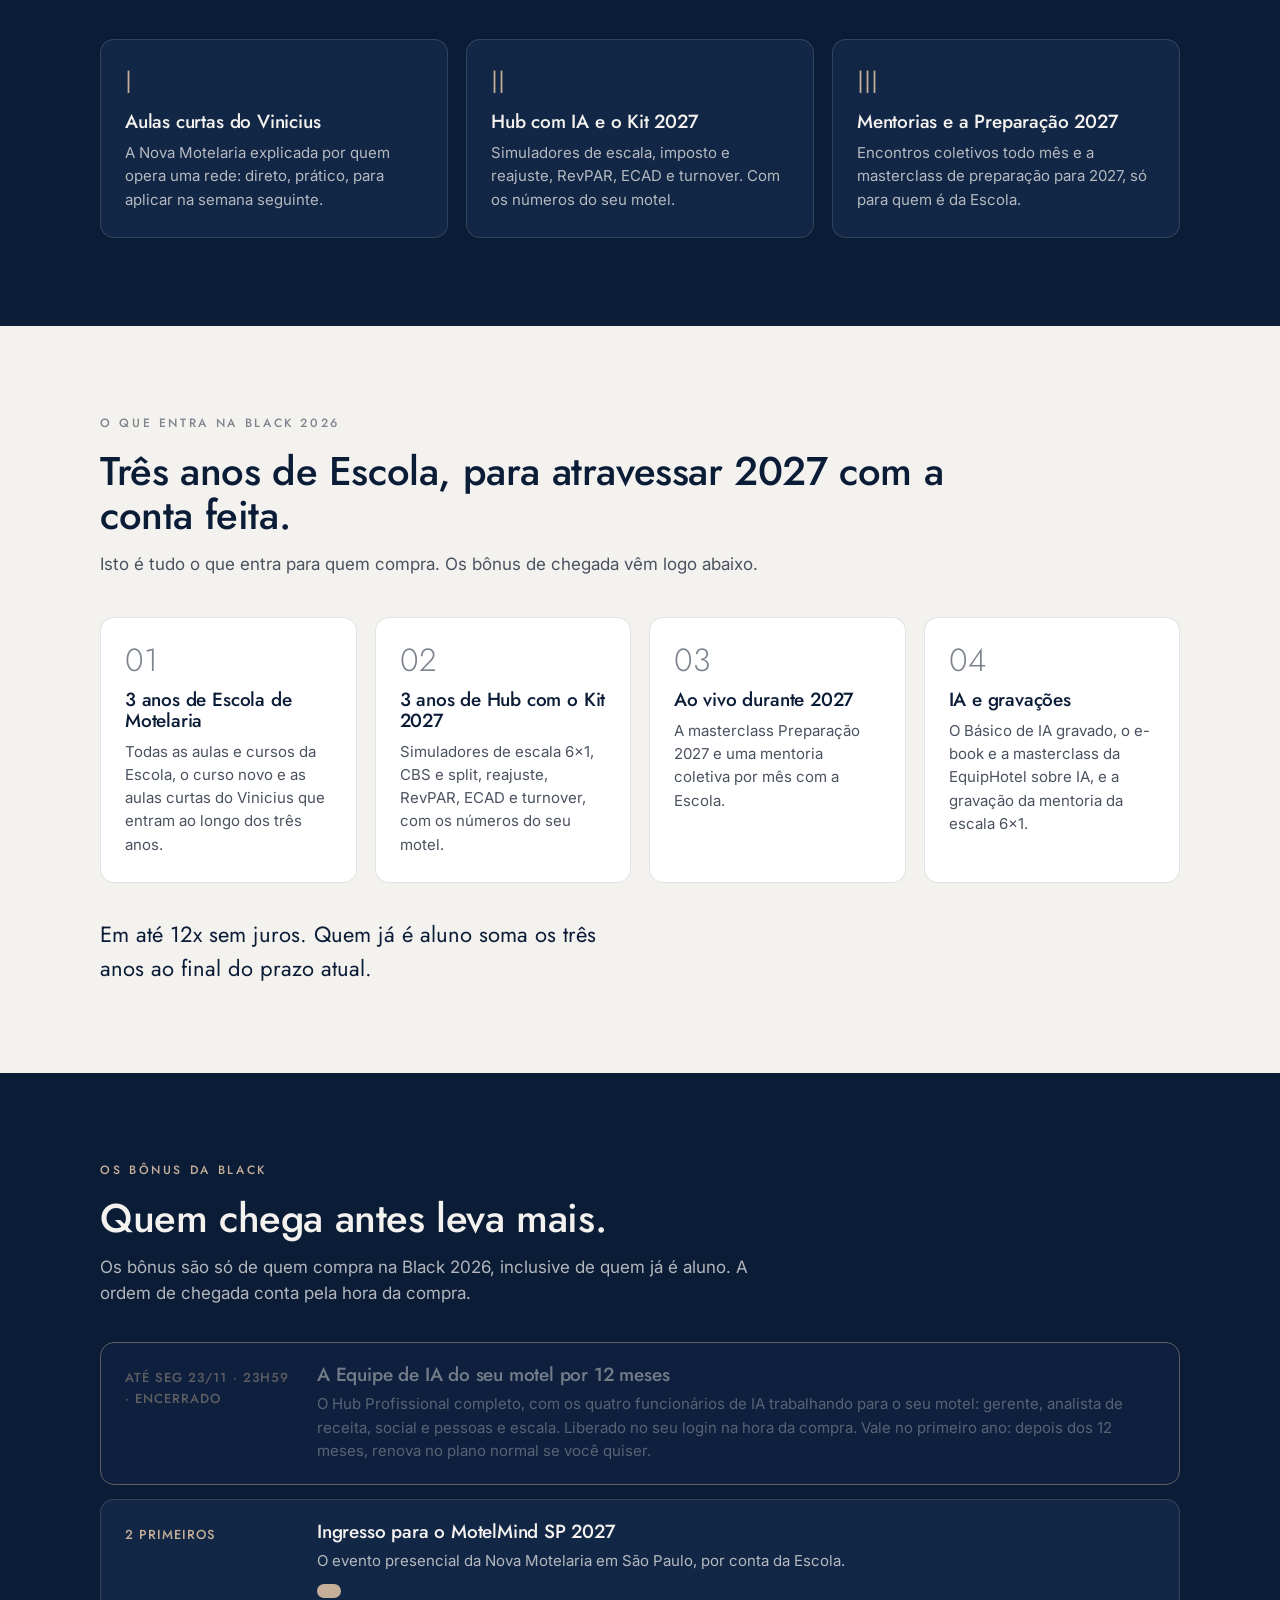
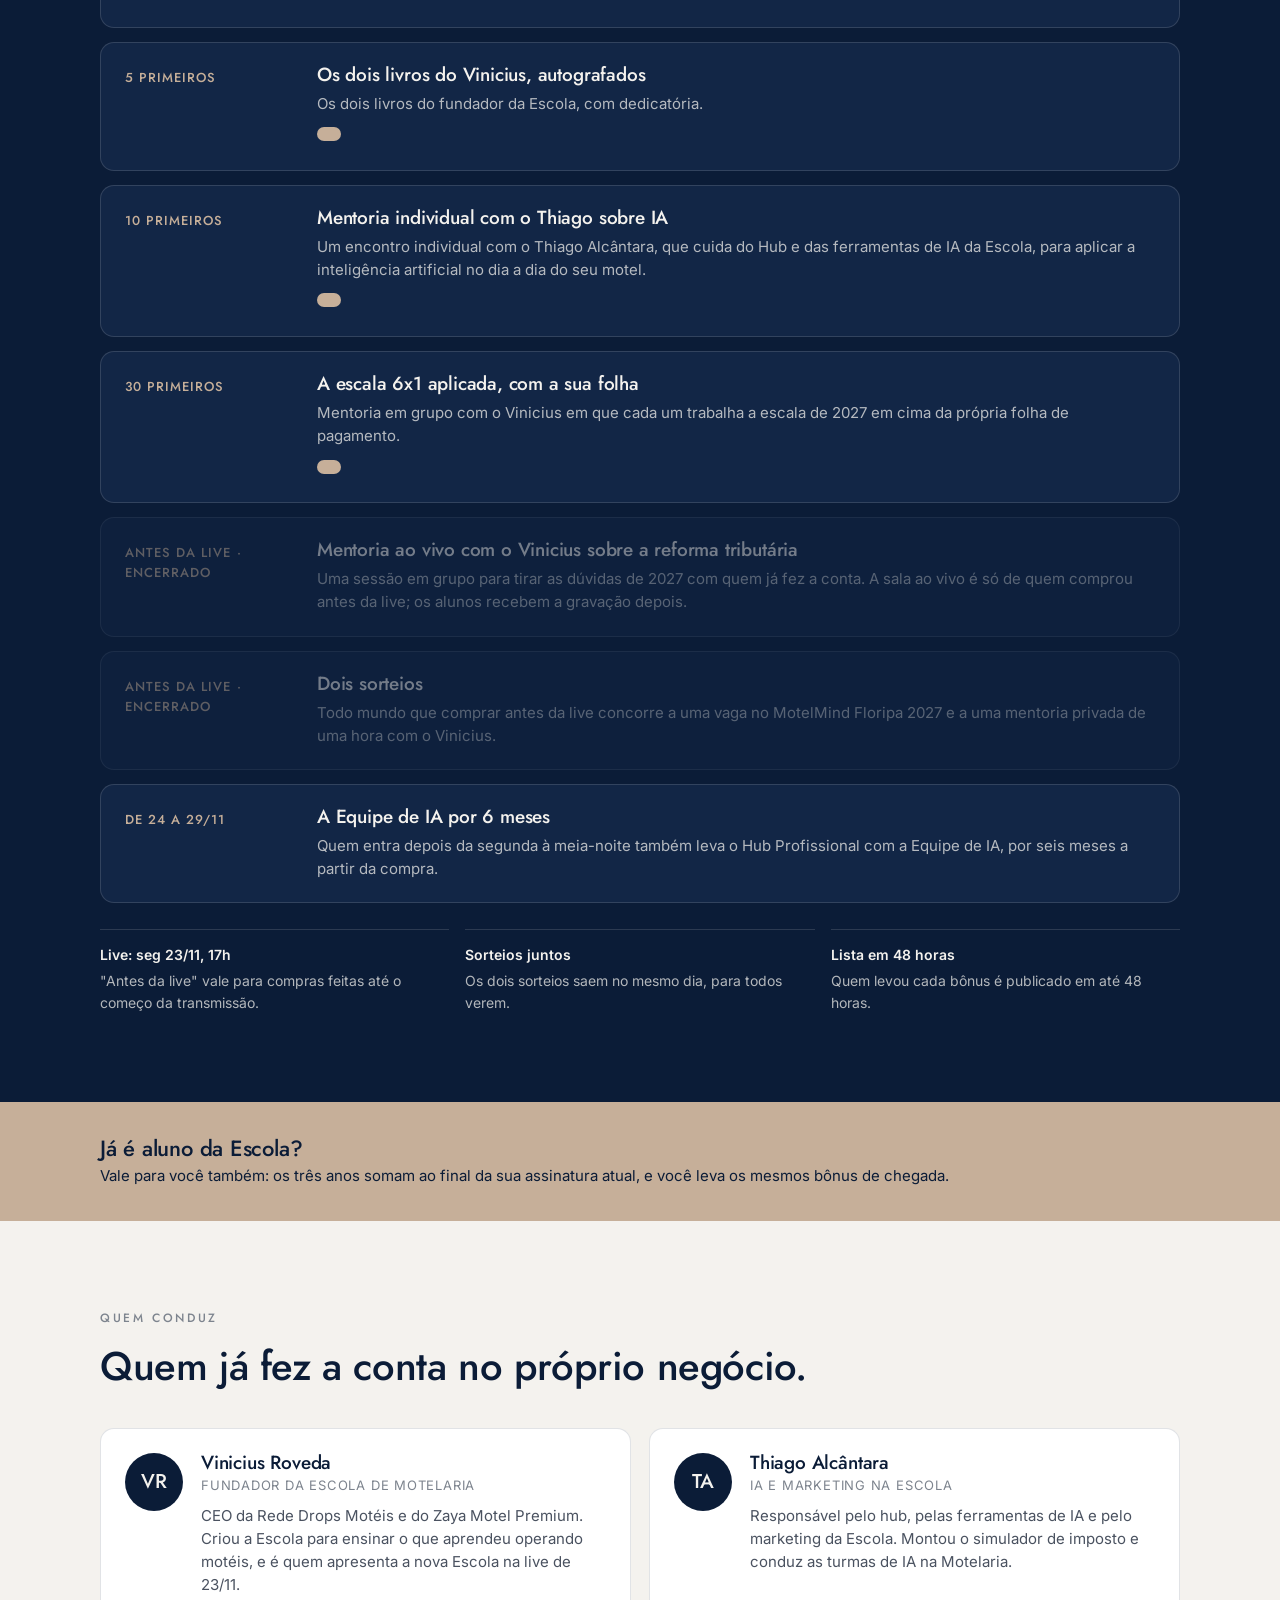
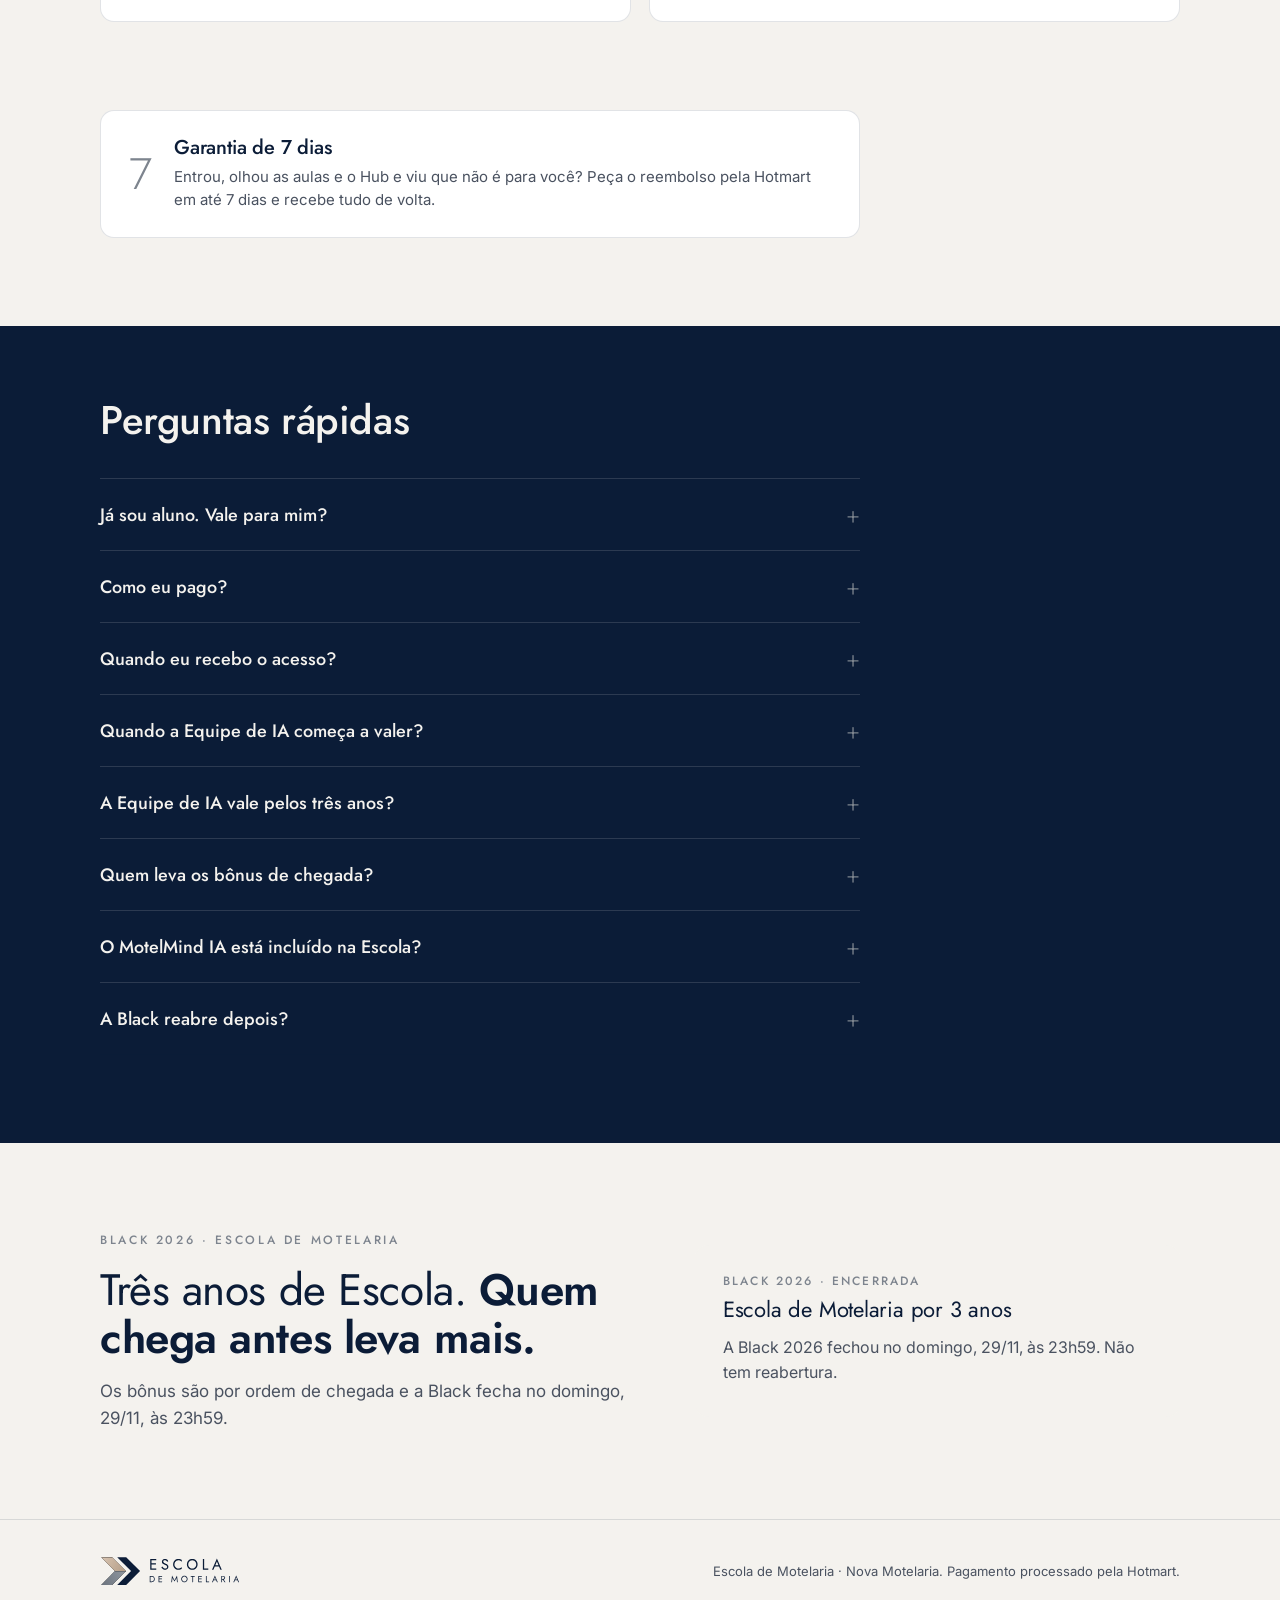
==== commit d945f62f: "Publica blackedm@4b7b5bf" ====
--- a/index.html
+++ b/index.html
@@ -4,9 +4,9 @@
 <meta charset="utf-8">
 <script>if(location.pathname==='/app')location.replace('/app/'+location.search+location.hash)</script>
 <script>
-// A partir da live (seg 23/11, 17h de Brasília) a home passa a ser a oferta, para todo mundo.
+// Desde dom 22/11, 18h de Brasília, a home é a oferta, para todo mundo (antecipado pelo Thiago; antes era só a partir da live de seg 23/11).
 // Para ver a página da lista depois disso: ?lista=1
-(function(){try{var p=location.pathname;if((p==='/'||p==='/index.html')&&Date.now()>=Date.parse('2026-11-23T20:00:00Z')&&!/[?&]lista=1/.test(location.search))location.replace('/oferta.html'+location.search)}catch(e){}})();
+(function(){try{var p=location.pathname;if((p==='/'||p==='/index.html')&&Date.now()>=Date.parse('2026-11-22T21:00:00Z')&&!/[?&]lista=1/.test(location.search))location.replace('/oferta.html'+location.search)}catch(e){}})();
 </script>
 <meta name="viewport" content="width=device-width, initial-scale=1">
 <title>Black 2026 · Escola de Motelaria</title>
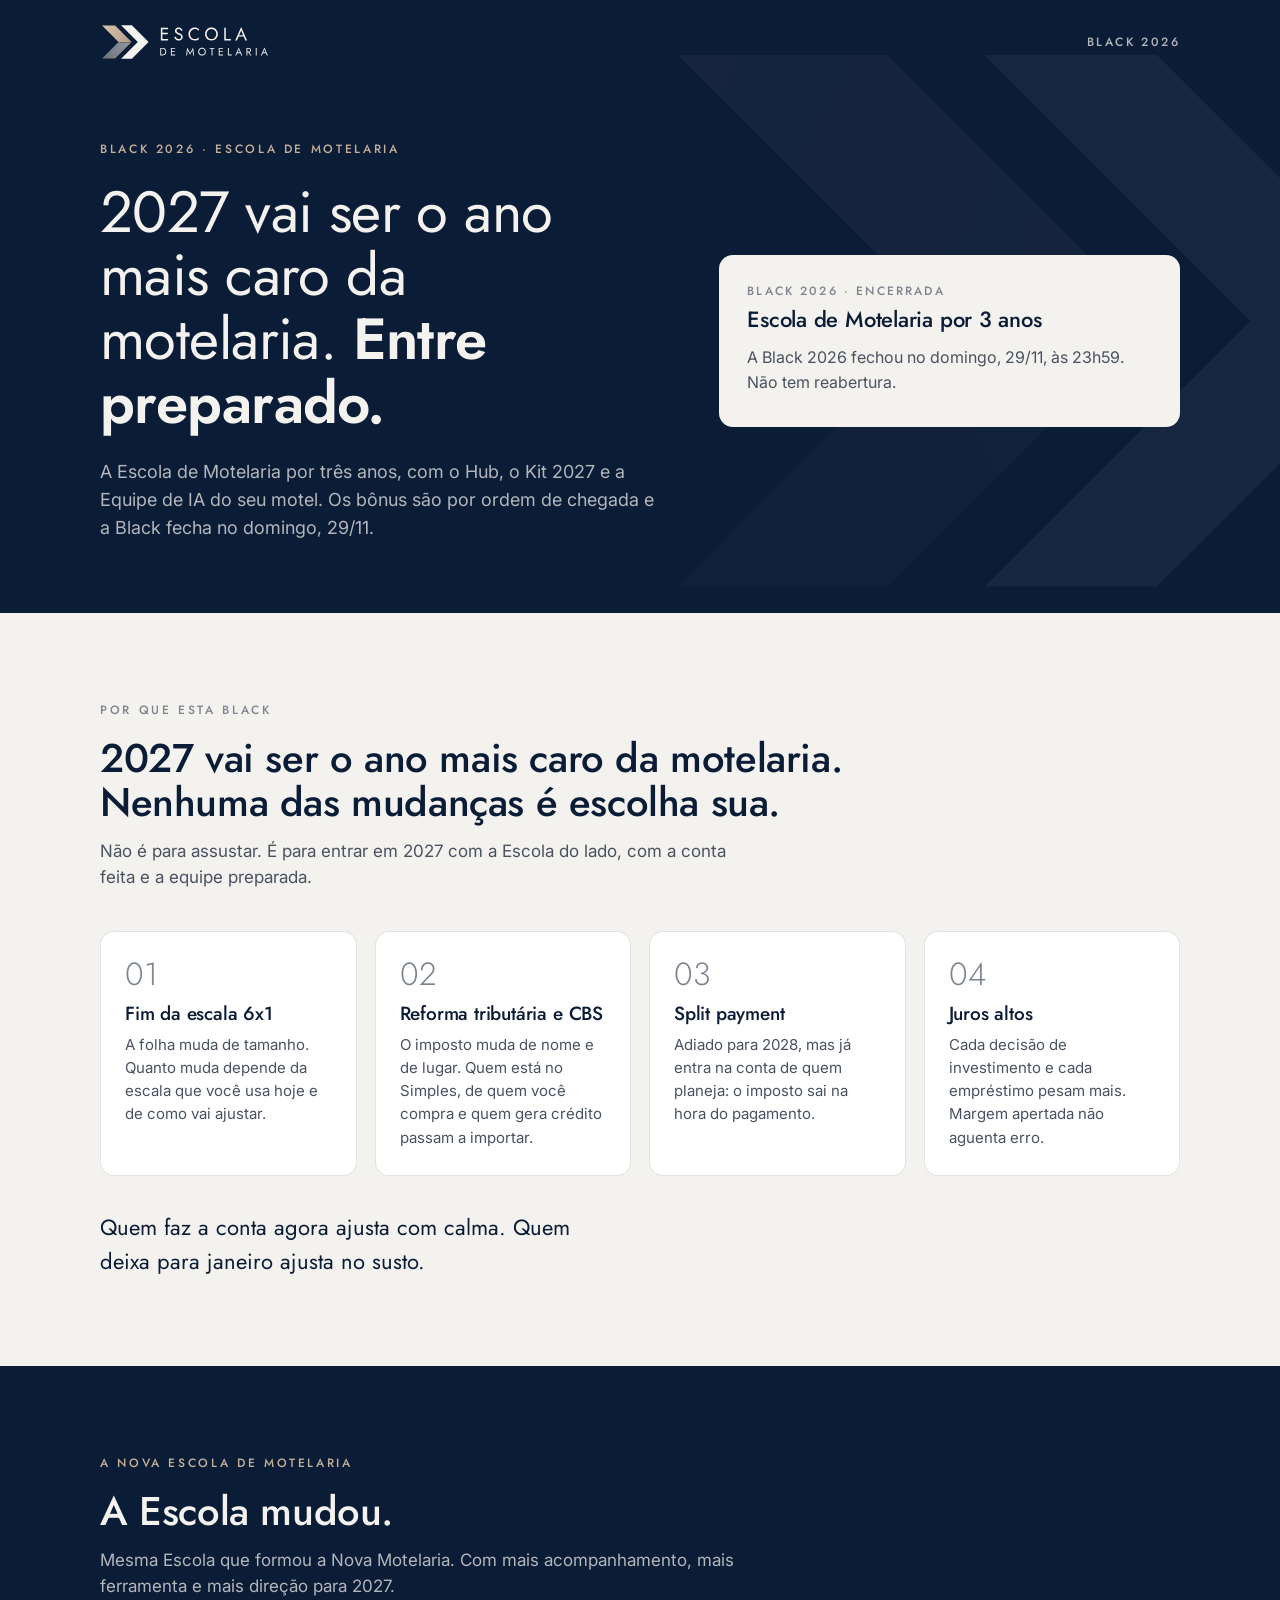
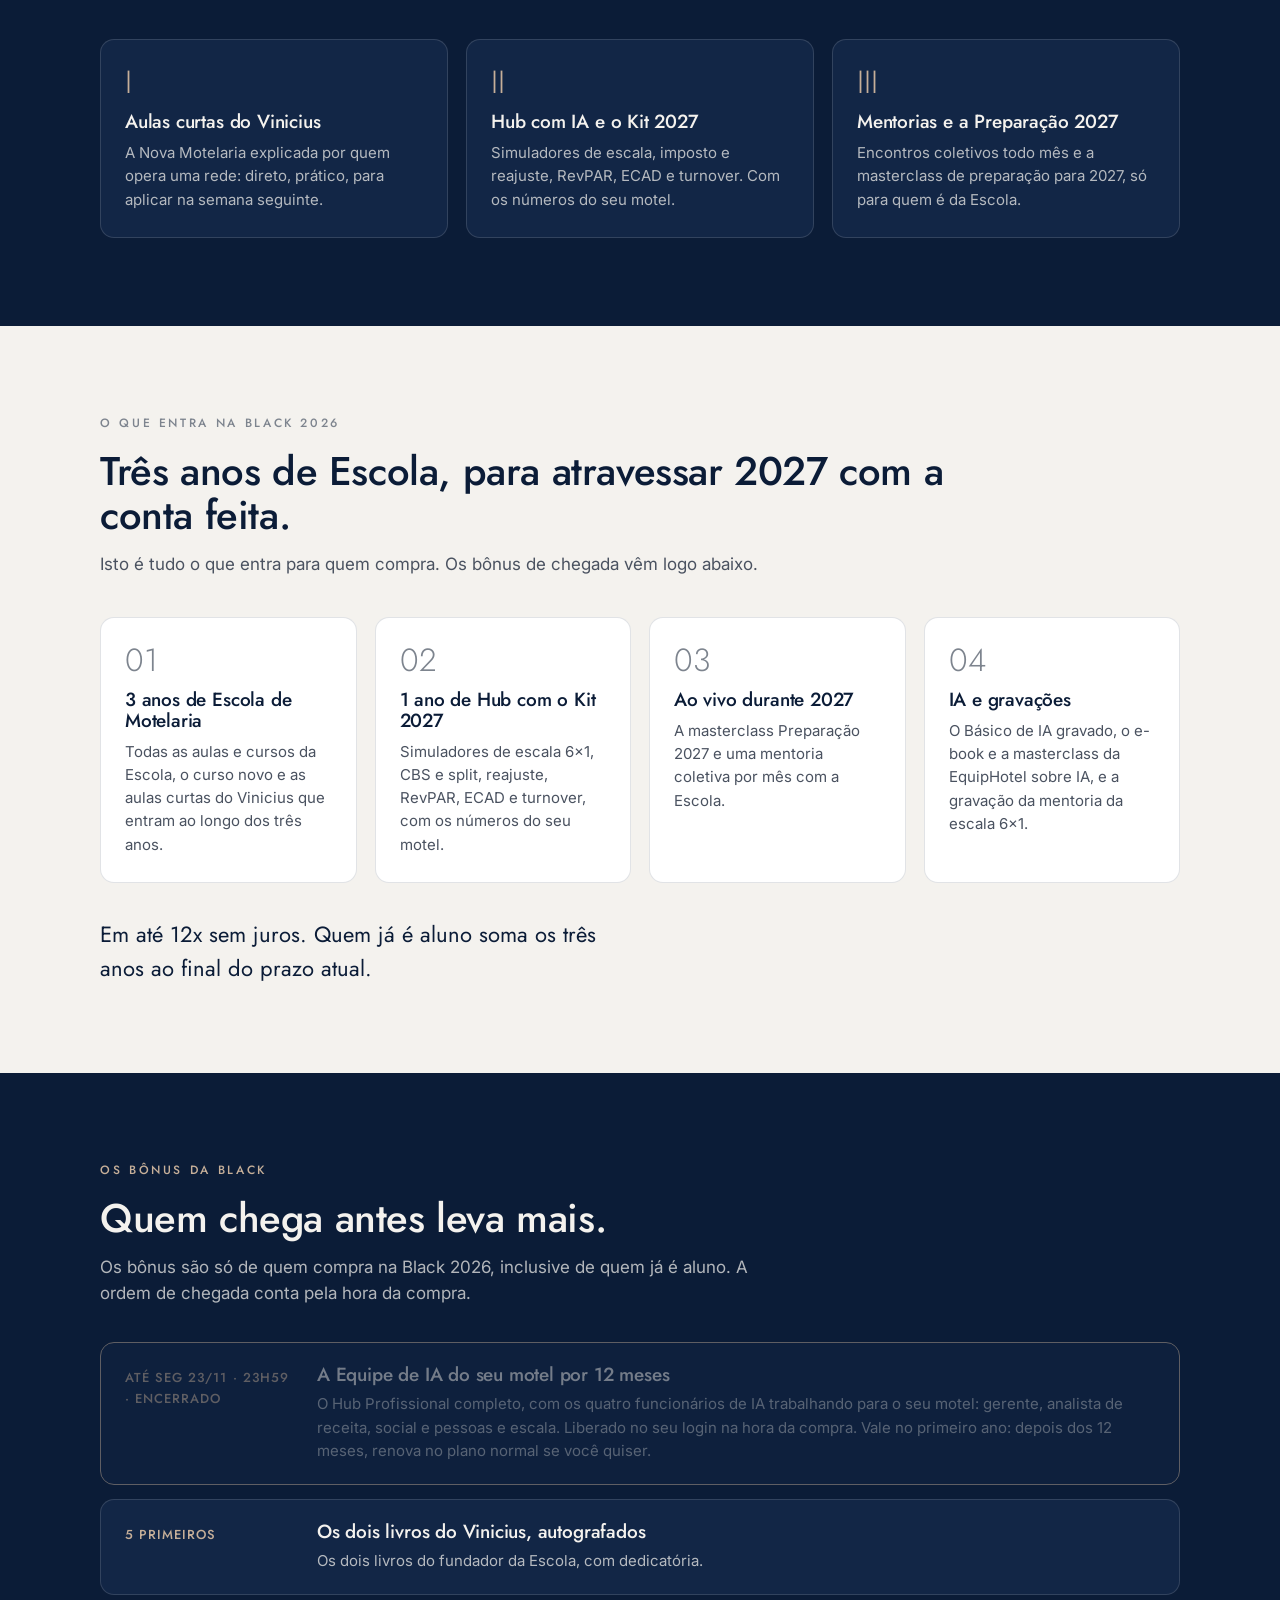
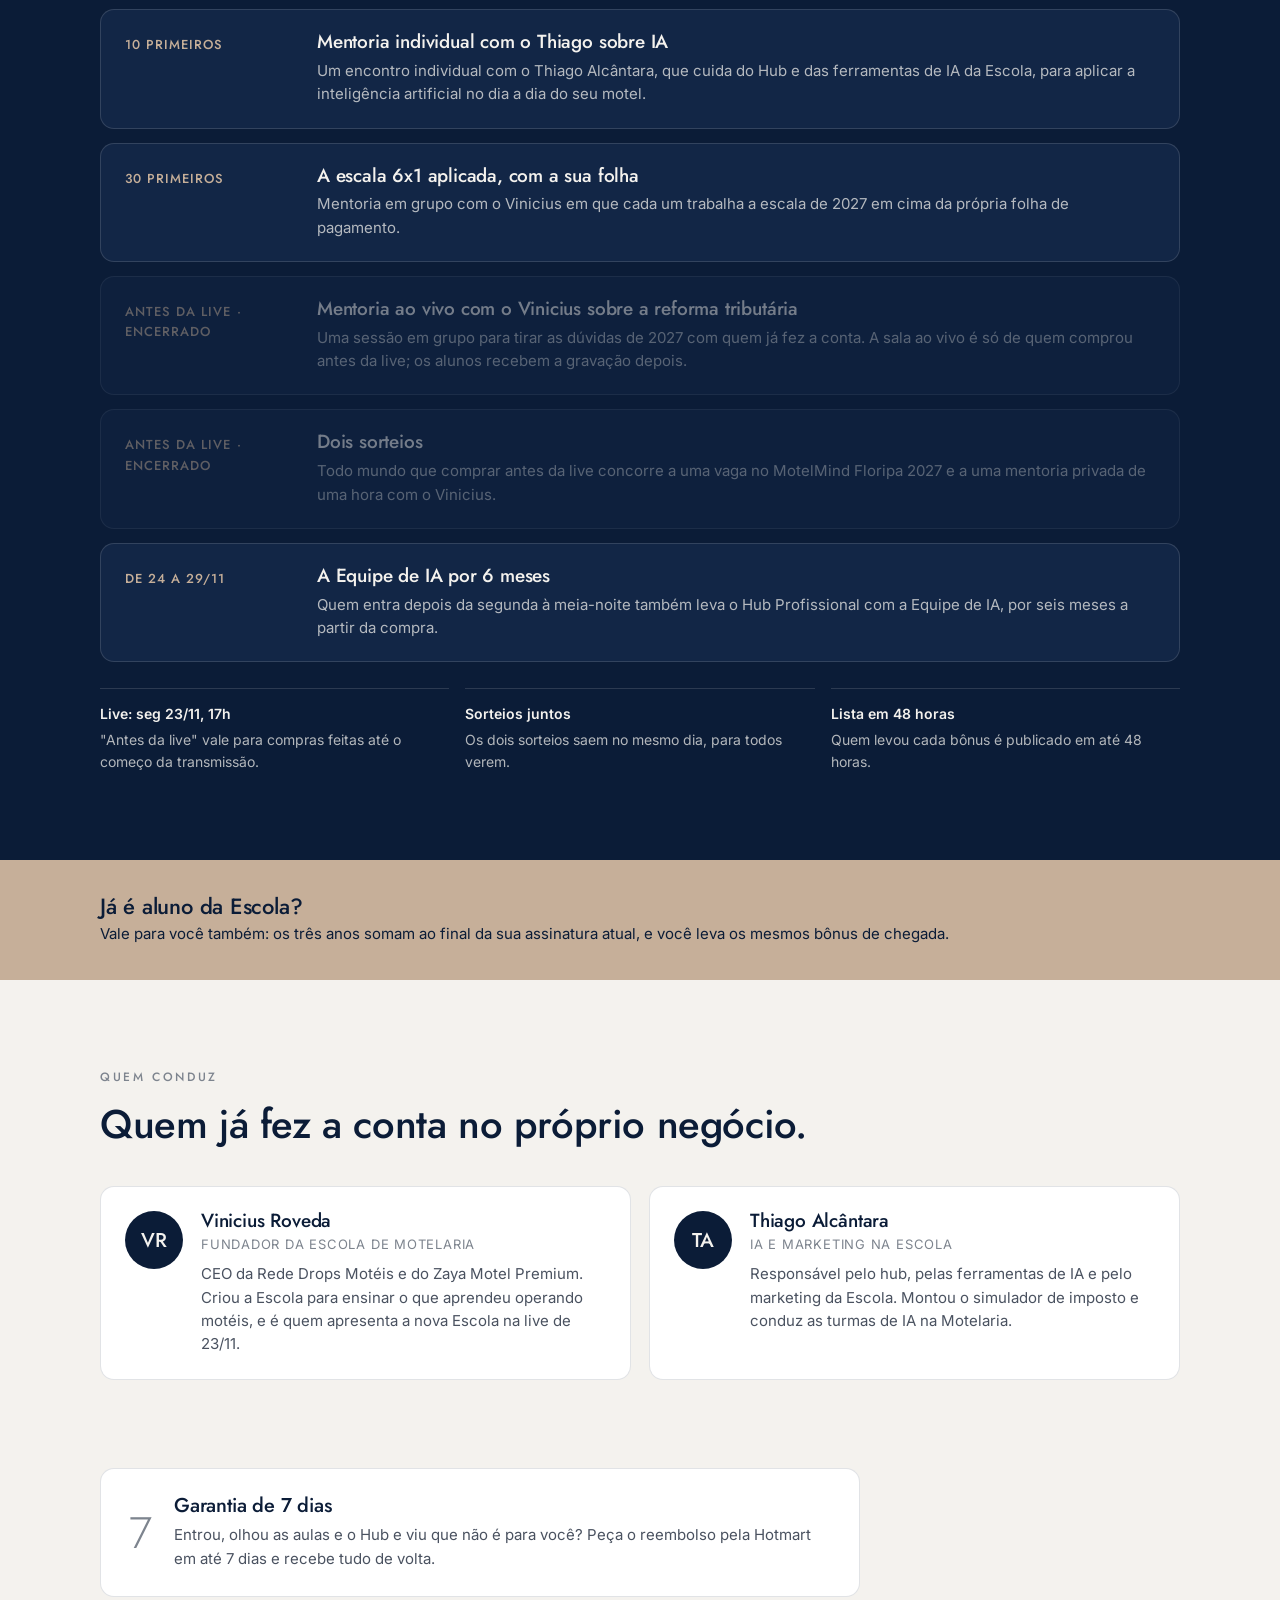
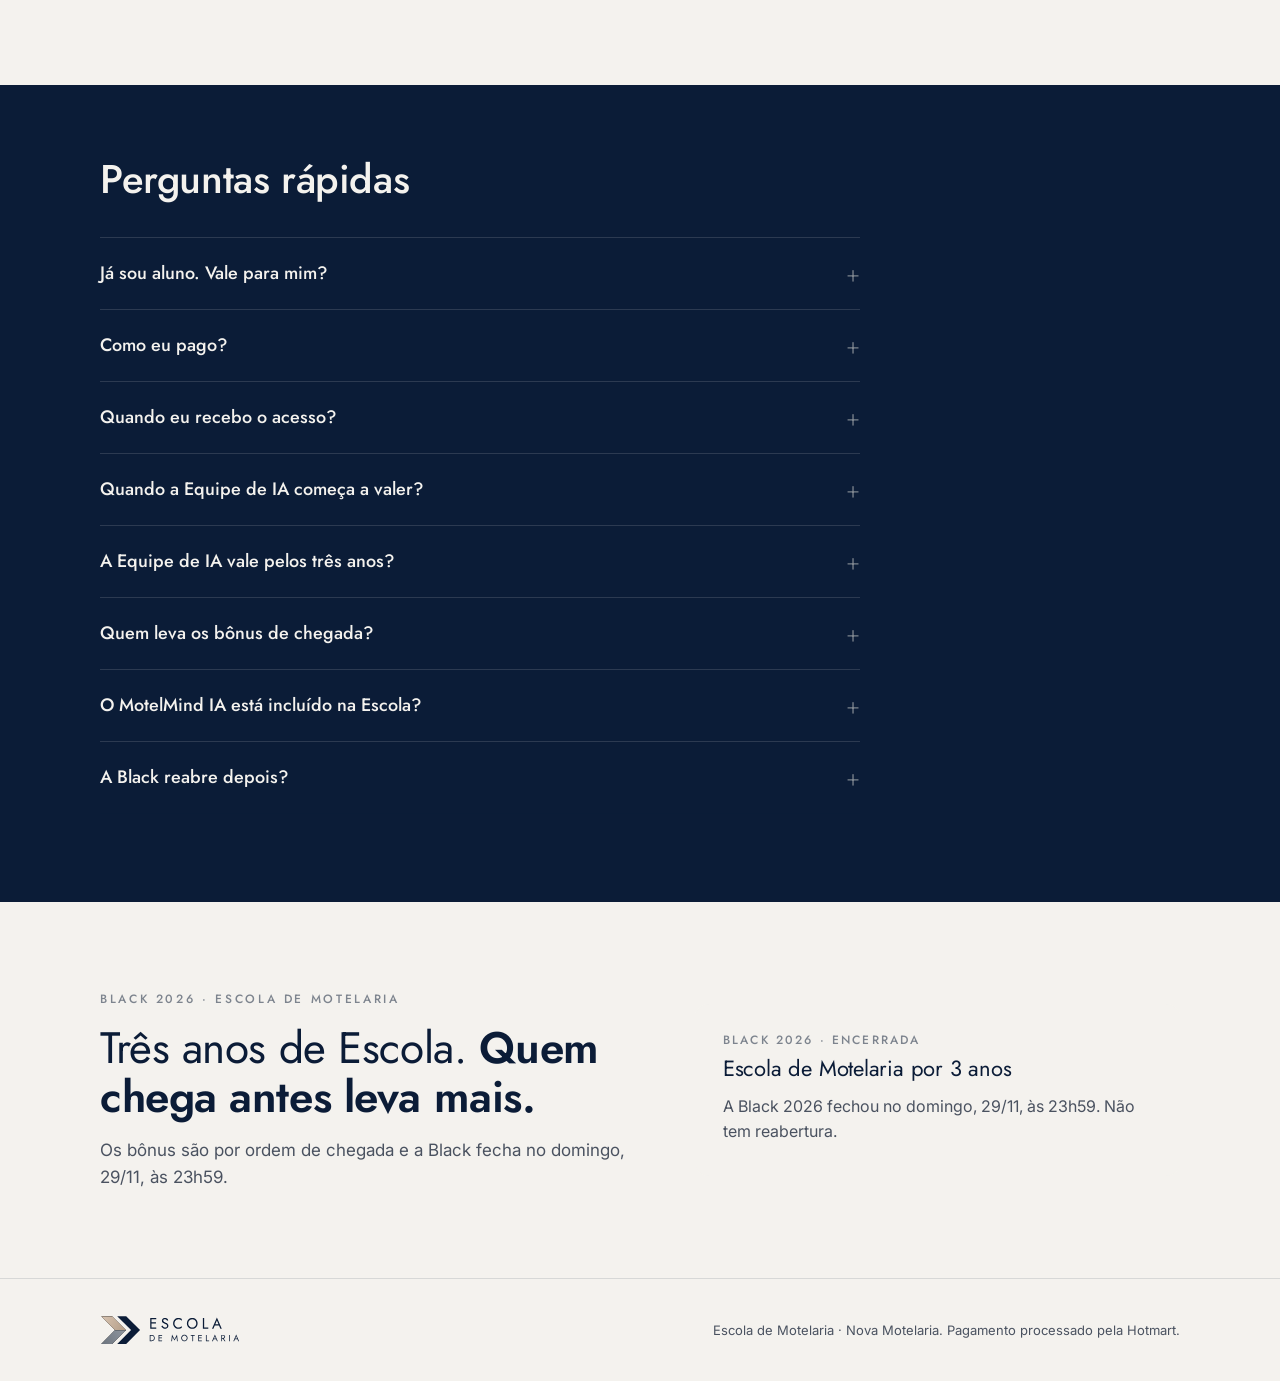
==== commit 2c582fa1: "Publica blackedm@75f7e0e" ====
--- a/index.html
+++ b/index.html
@@ -270,7 +270,7 @@
     <p class="sec-sub reveal">O preço chega no domingo, 22/11, às 17h, junto com o link. Isto é tudo o que entra para quem compra.</p>
     <div class="grid-4">
       <div class="card reveal"><div class="n">01</div><h3>3 anos de Escola de Motelaria</h3><p>Todas as aulas e cursos da Escola, o curso novo e as aulas curtas do Vinicius que entram ao longo dos três anos.</p></div>
-      <div class="card reveal"><div class="n">02</div><h3>3 anos de Hub com o Kit 2027</h3><p>Simuladores de escala 6x1, CBS e split, reajuste, RevPAR, ECAD e turnover, com os números do seu motel.</p></div>
+      <div class="card reveal"><div class="n">02</div><h3>1 ano de Hub com o Kit 2027</h3><p>Simuladores de escala 6x1, CBS e split, reajuste, RevPAR, ECAD e turnover, com os números do seu motel.</p></div>
       <div class="card reveal"><div class="n">03</div><h3>Ao vivo durante 2027</h3><p>A masterclass Preparação 2027 e uma mentoria coletiva por mês com a Escola.</p></div>
       <div class="card reveal"><div class="n">04</div><h3>IA e gravações</h3><p>O Básico de IA gravado, o e-book e a masterclass da EquipHotel sobre IA, e a gravação da mentoria da escala 6x1.</p></div>
     </div>
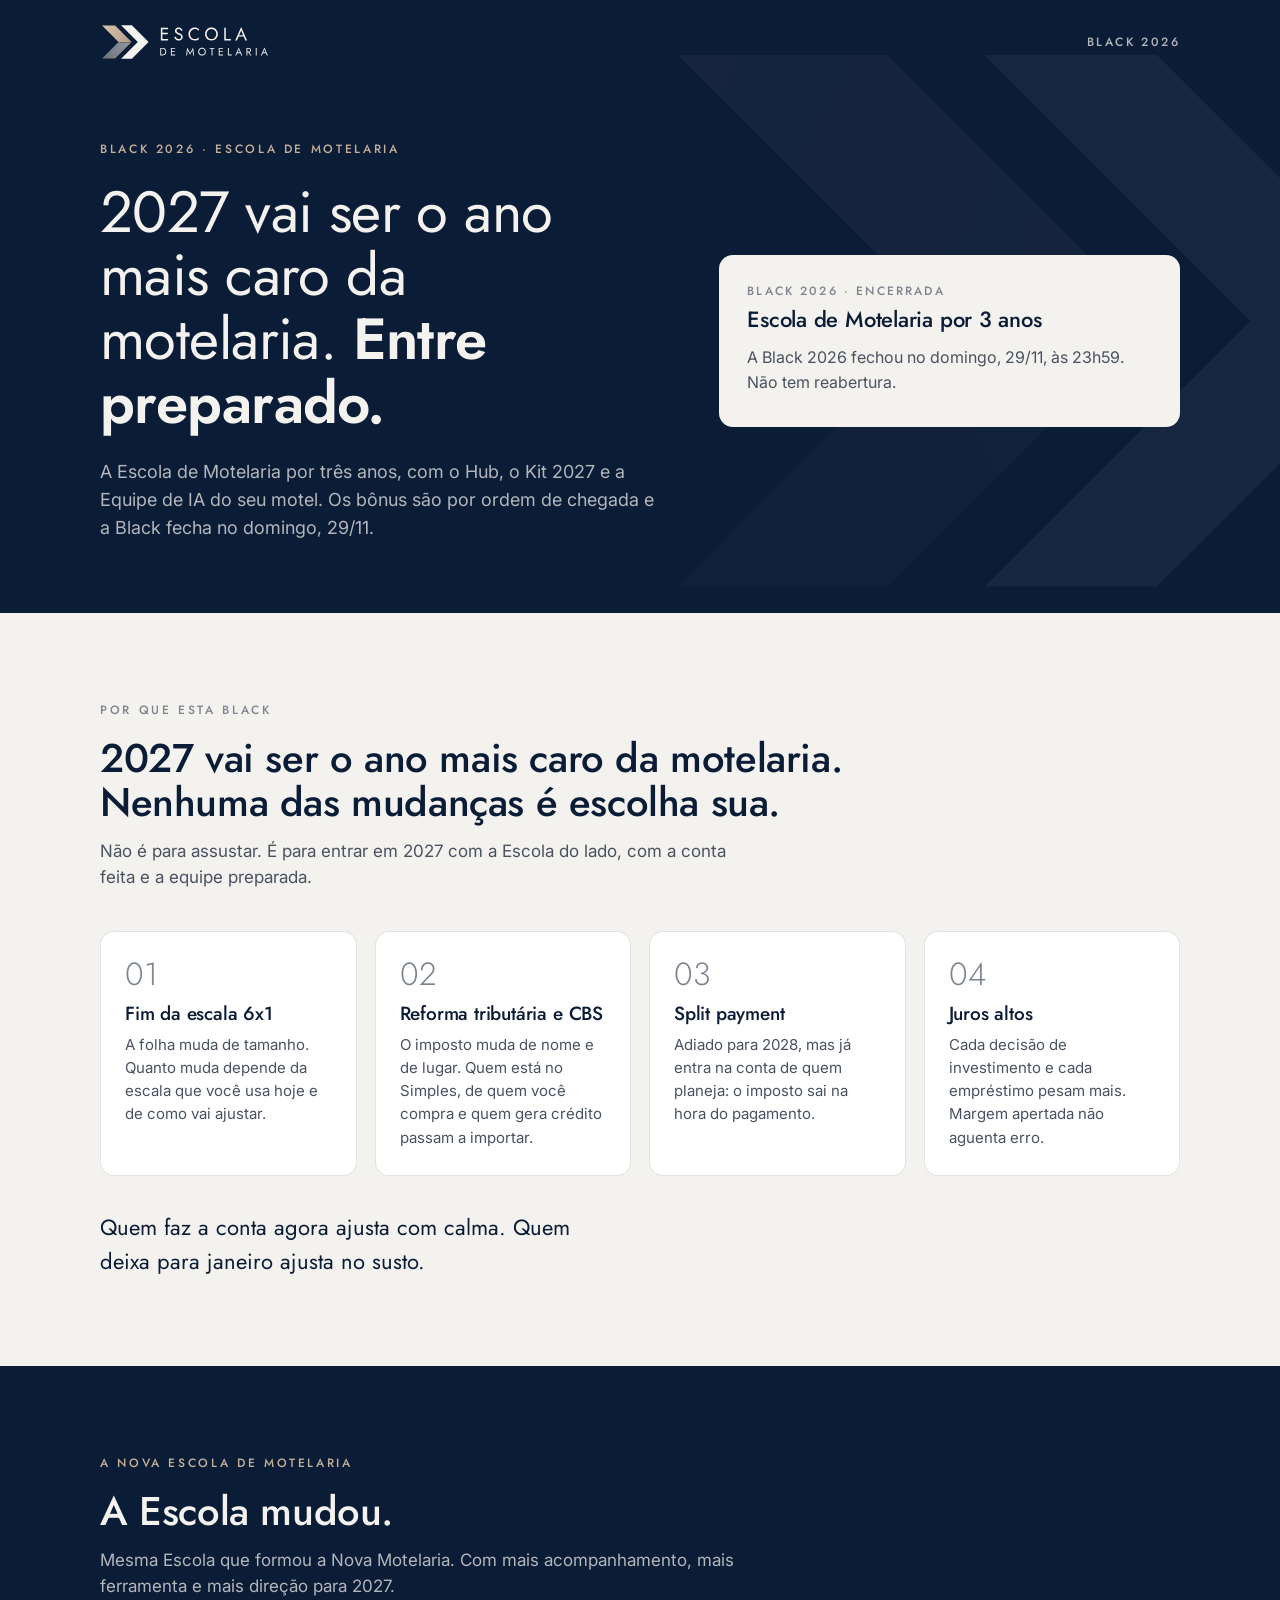
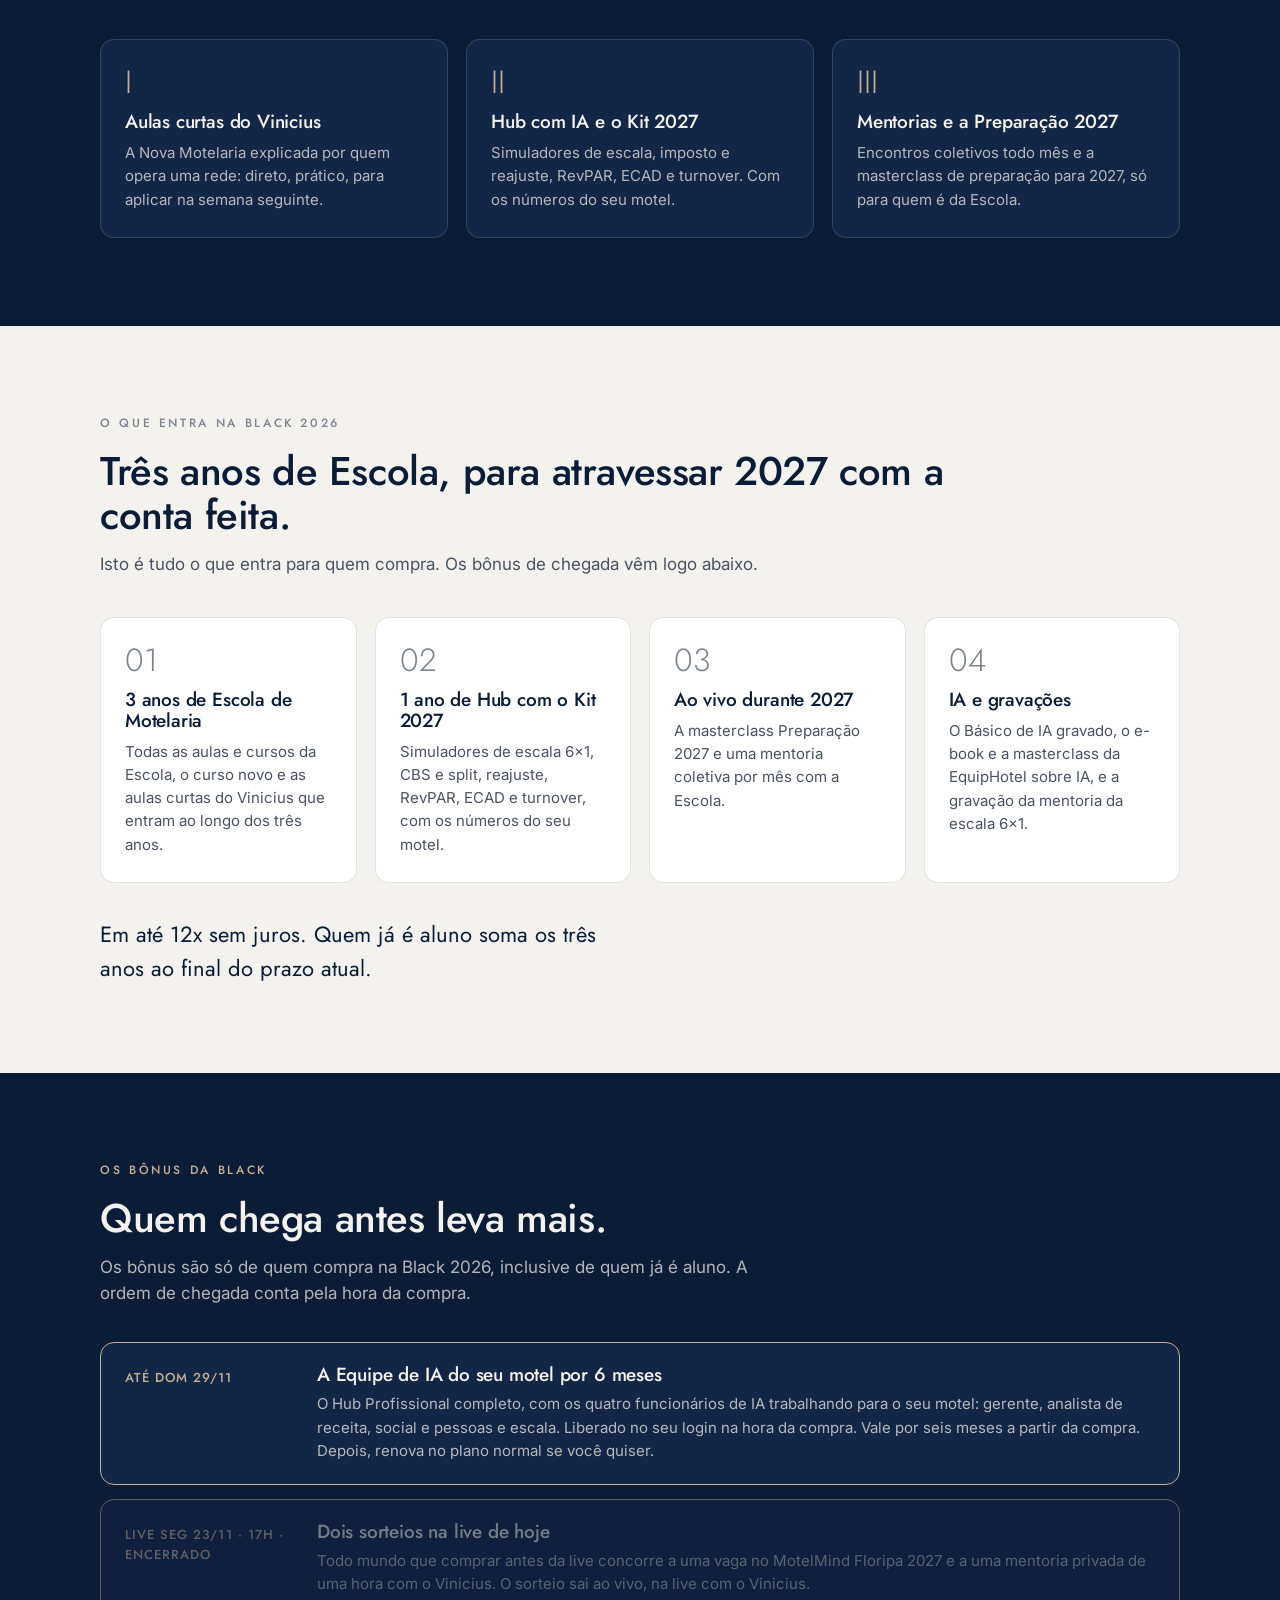
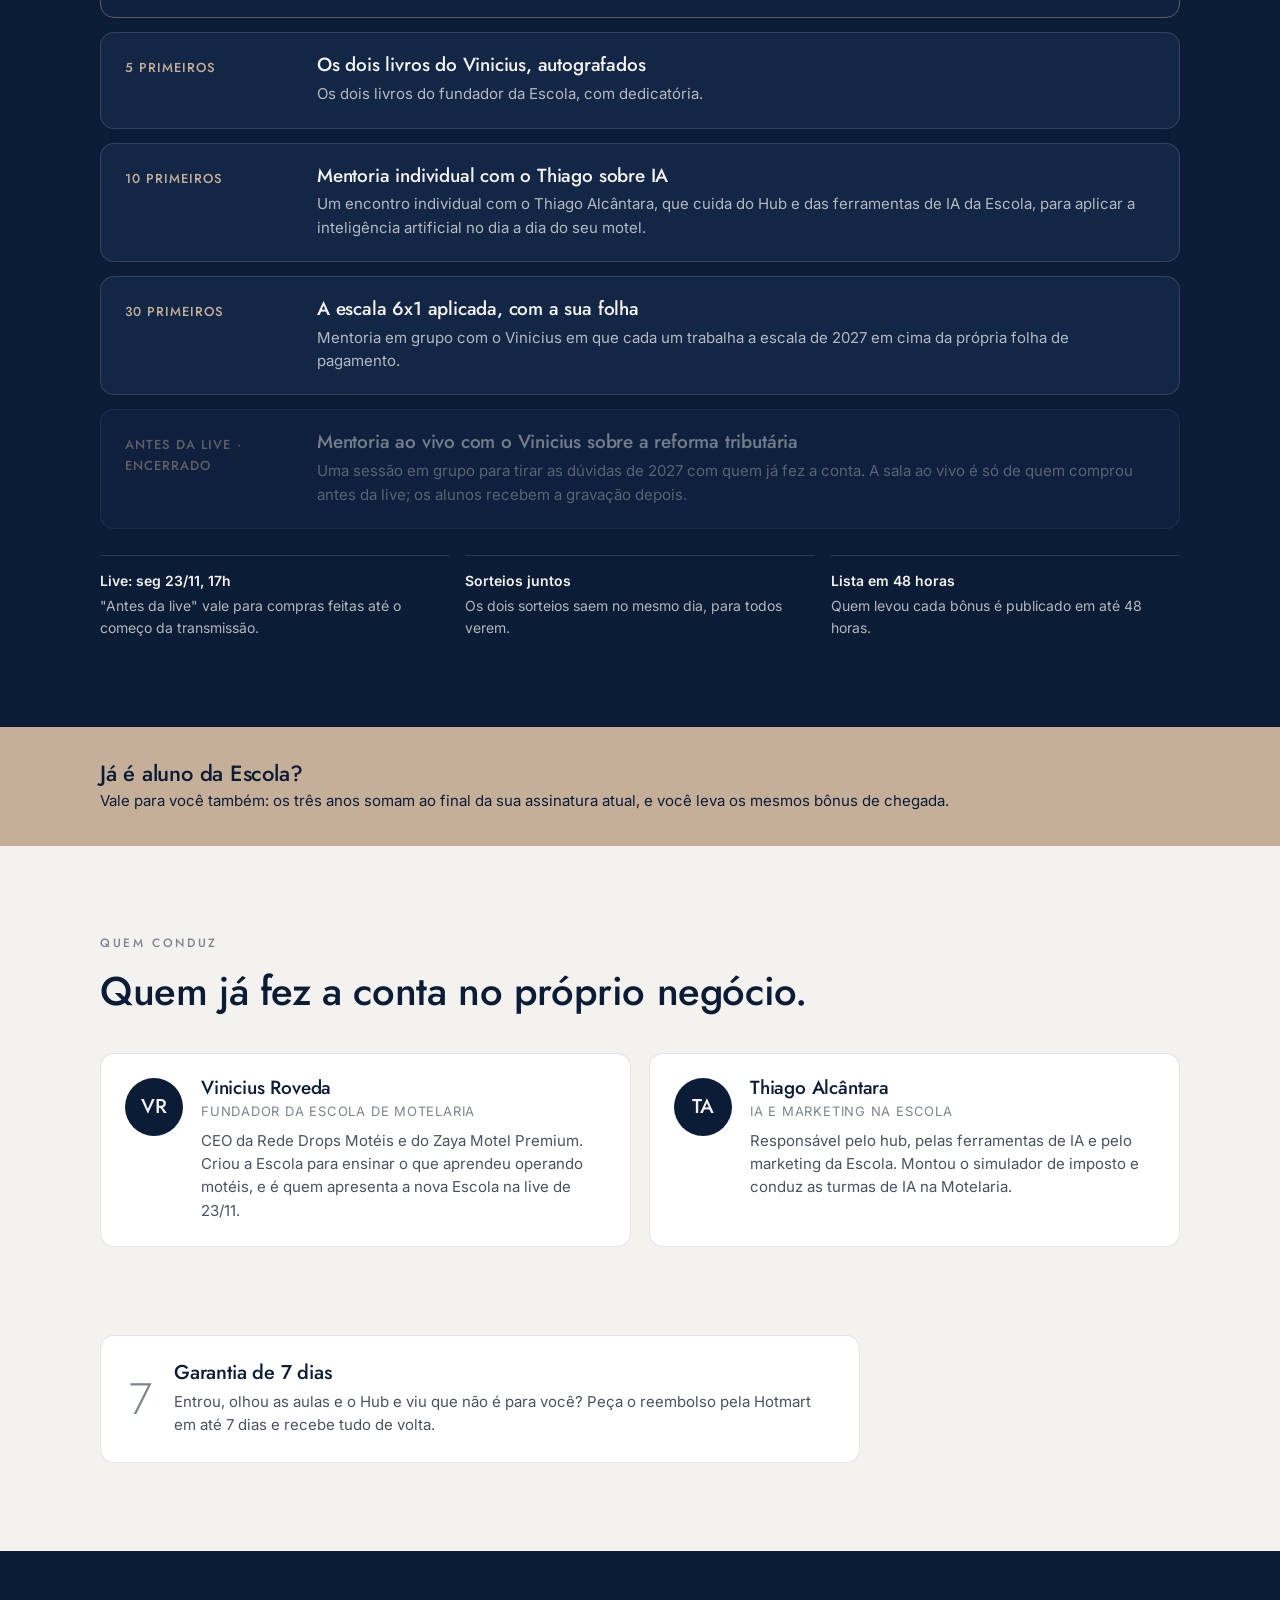
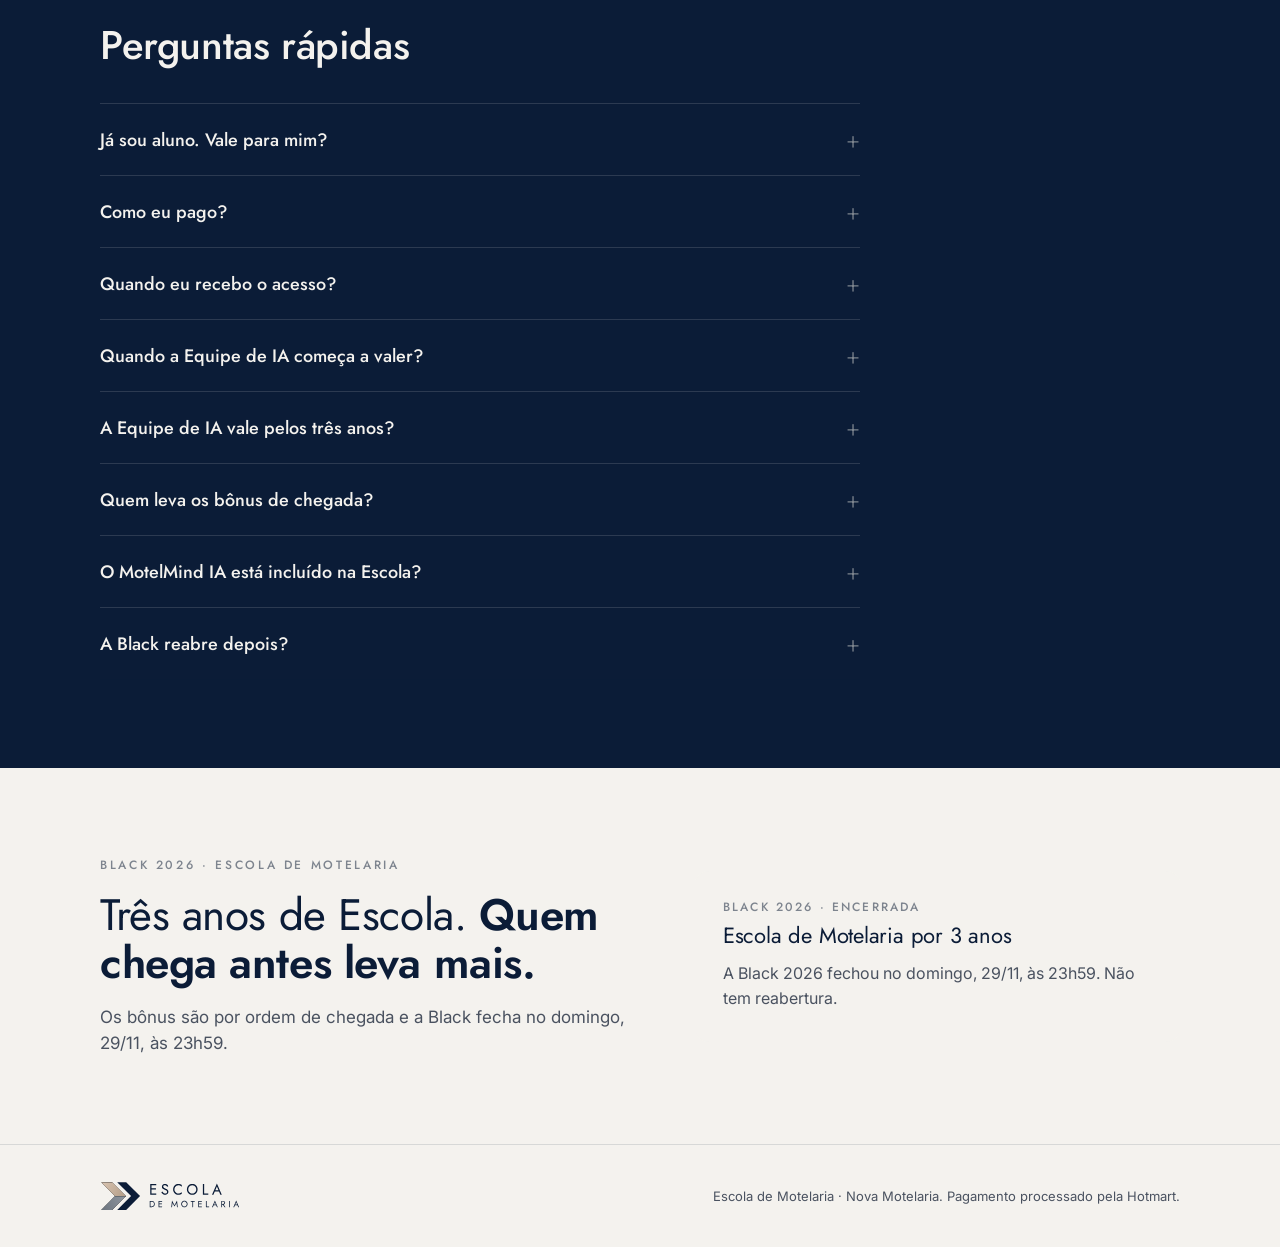
==== commit ff5b12e8: "Publica blackedm@b5b1c68" ====
--- a/index.html
+++ b/index.html
@@ -231,7 +231,7 @@
       <li class="reveal"><span class="quando">Hoje</span><div><h3>A área da Black já aberta</h3><p>Enquanto o link não chega, a gravação da live sobre 2027 e o Raio-X do seu motel já ficam disponíveis para quem está na lista.</p></div></li>
       <li class="reveal"><span class="quando">Novembro</span><div><h3>As contas de 2027, uma por semana</h3><p>Escala, preço e imposto, cada uma com o simulador que você usa no seu motel. E uma amostra das aulas novas da Escola.</p></div></li>
     </ul>
-    <p class="aviso reveal">A Equipe de IA por 12 meses, a mentoria da reforma tributária e os sorteios são de quem compra até segunda. <a href="#bonus">Veja todos os bônus.</a></p>
+    <p class="aviso reveal">A mentoria da reforma tributária e os sorteios são de quem compra antes da live de hoje, 17h. <a href="#bonus">Veja todos os bônus.</a></p>
   </div>
 </section>
 
@@ -284,13 +284,12 @@
     <h2 class="sec-titulo reveal">Quem chega antes leva mais.</h2>
     <p class="sec-sub reveal">Os bônus são só de quem compra na Black 2026, inclusive de quem já é aluno. A ordem de chegada conta pela hora da compra, a partir de domingo, 22/11, às 17h.</p>
     <ul class="bonus">
-      <li class="reveal destaque"><span class="quem">Até seg 23/11 · 23h59</span><div><h3>A Equipe de IA do seu motel por 12 meses</h3><p>O Hub Profissional completo, com os quatro funcionários de IA trabalhando para o seu motel: gerente, analista de receita, social e pessoas e escala. Liberado no seu login na hora da compra.</p></div></li>
+      <li class="reveal destaque"><span class="quem">Até dom 29/11</span><div><h3>A Equipe de IA do seu motel por 6 meses</h3><p>O Hub Profissional completo, com os quatro funcionários de IA trabalhando para o seu motel: gerente, analista de receita, social e pessoas e escala. Liberado no seu login na hora da compra, por seis meses.</p></div></li>
       <li class="reveal"><span class="quem">2 primeiros</span><div><h3>Ingresso para o MotelMind SP 2027</h3><p>O evento presencial da Nova Motelaria em São Paulo, por conta da Escola.</p></div></li>
       <li class="reveal"><span class="quem">5 primeiros</span><div><h3>Os dois livros do Vinicius, autografados</h3><p>Os dois livros do fundador da Escola, com dedicatória.</p></div></li>
       <li class="reveal"><span class="quem">30 primeiros</span><div><h3>A escala 6x1 aplicada, com a sua folha</h3><p>Mentoria em grupo com o Vinicius em que cada um trabalha a escala de 2027 em cima da própria folha de pagamento.</p></div></li>
       <li class="reveal"><span class="quem">Antes da live</span><div><h3>Mentoria ao vivo com o Vinicius sobre a reforma tributária</h3><p>Uma sessão em grupo para tirar as dúvidas de 2027 com quem já fez a conta. A sala ao vivo é só de quem comprou antes da live; os alunos recebem a gravação depois.</p></div></li>
       <li class="reveal"><span class="quem">Antes da live</span><div><h3>Dois sorteios</h3><p>Todo mundo que comprar antes da live concorre a uma vaga no MotelMind Floripa 2027 e a uma mentoria privada de uma hora com o Vinicius.</p></div></li>
-      <li class="reveal"><span class="quem">De 24 a 29/11</span><div><h3>A Equipe de IA por 6 meses</h3><p>Quem entra depois da segunda à meia-noite também leva o Hub Profissional com a Equipe de IA, por seis meses a partir da compra.</p></div></li>
     </ul>
     <div class="regras">
       <div class="reveal"><b>Live: seg 23/11, 17h</b>"Antes da live" vale para compras feitas até o começo da transmissão.</div>
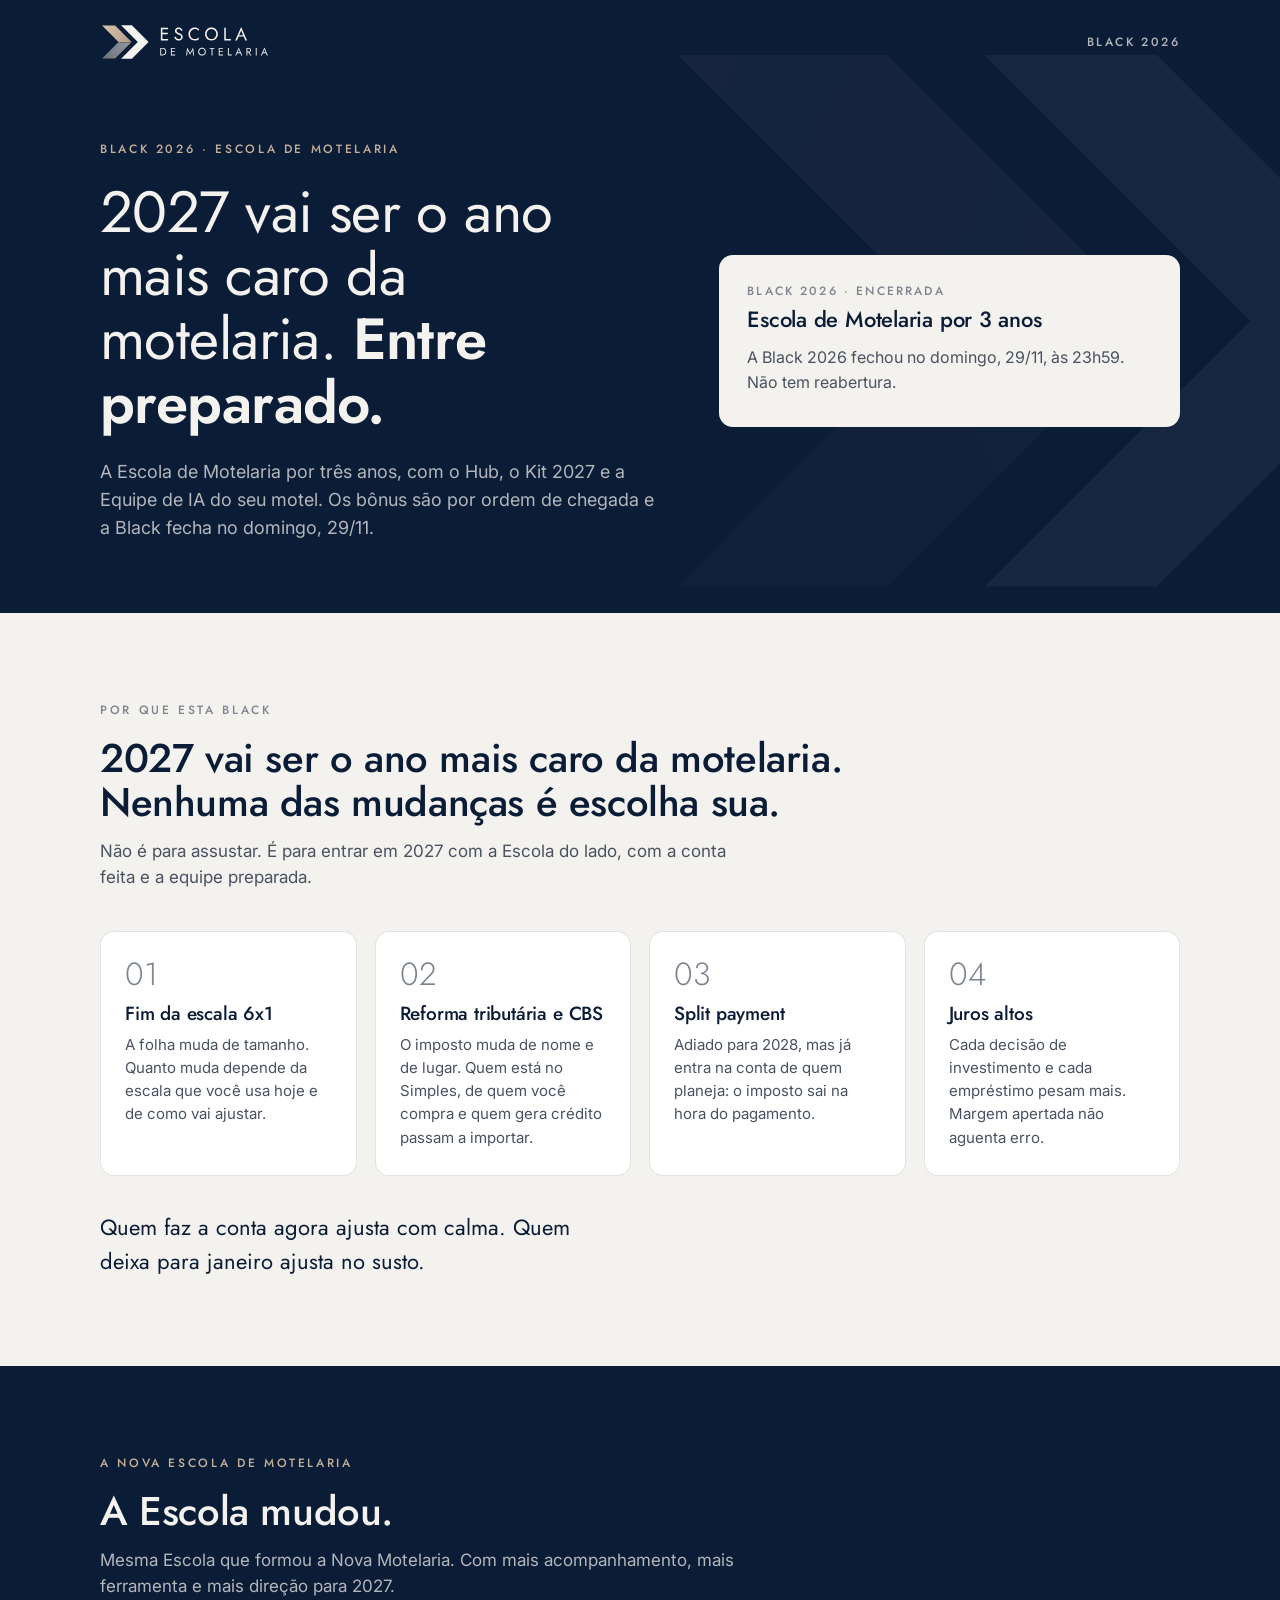
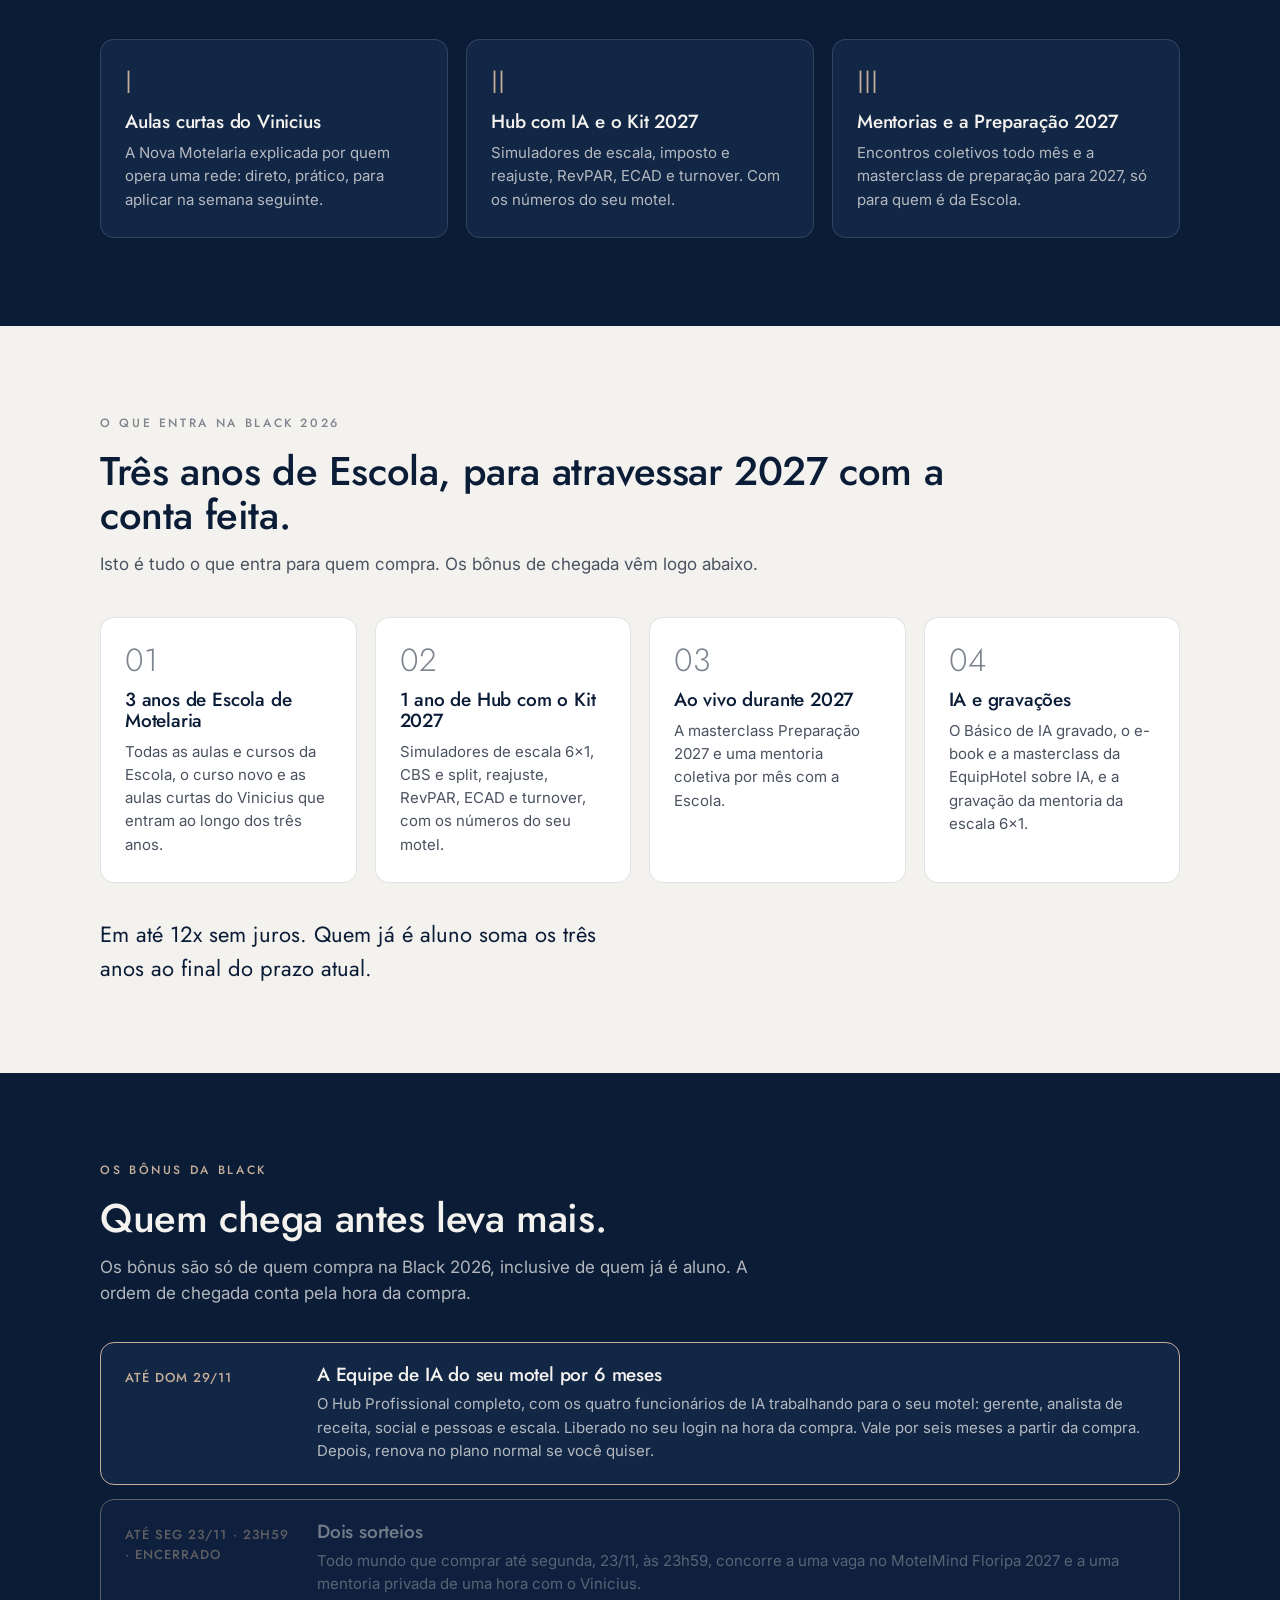
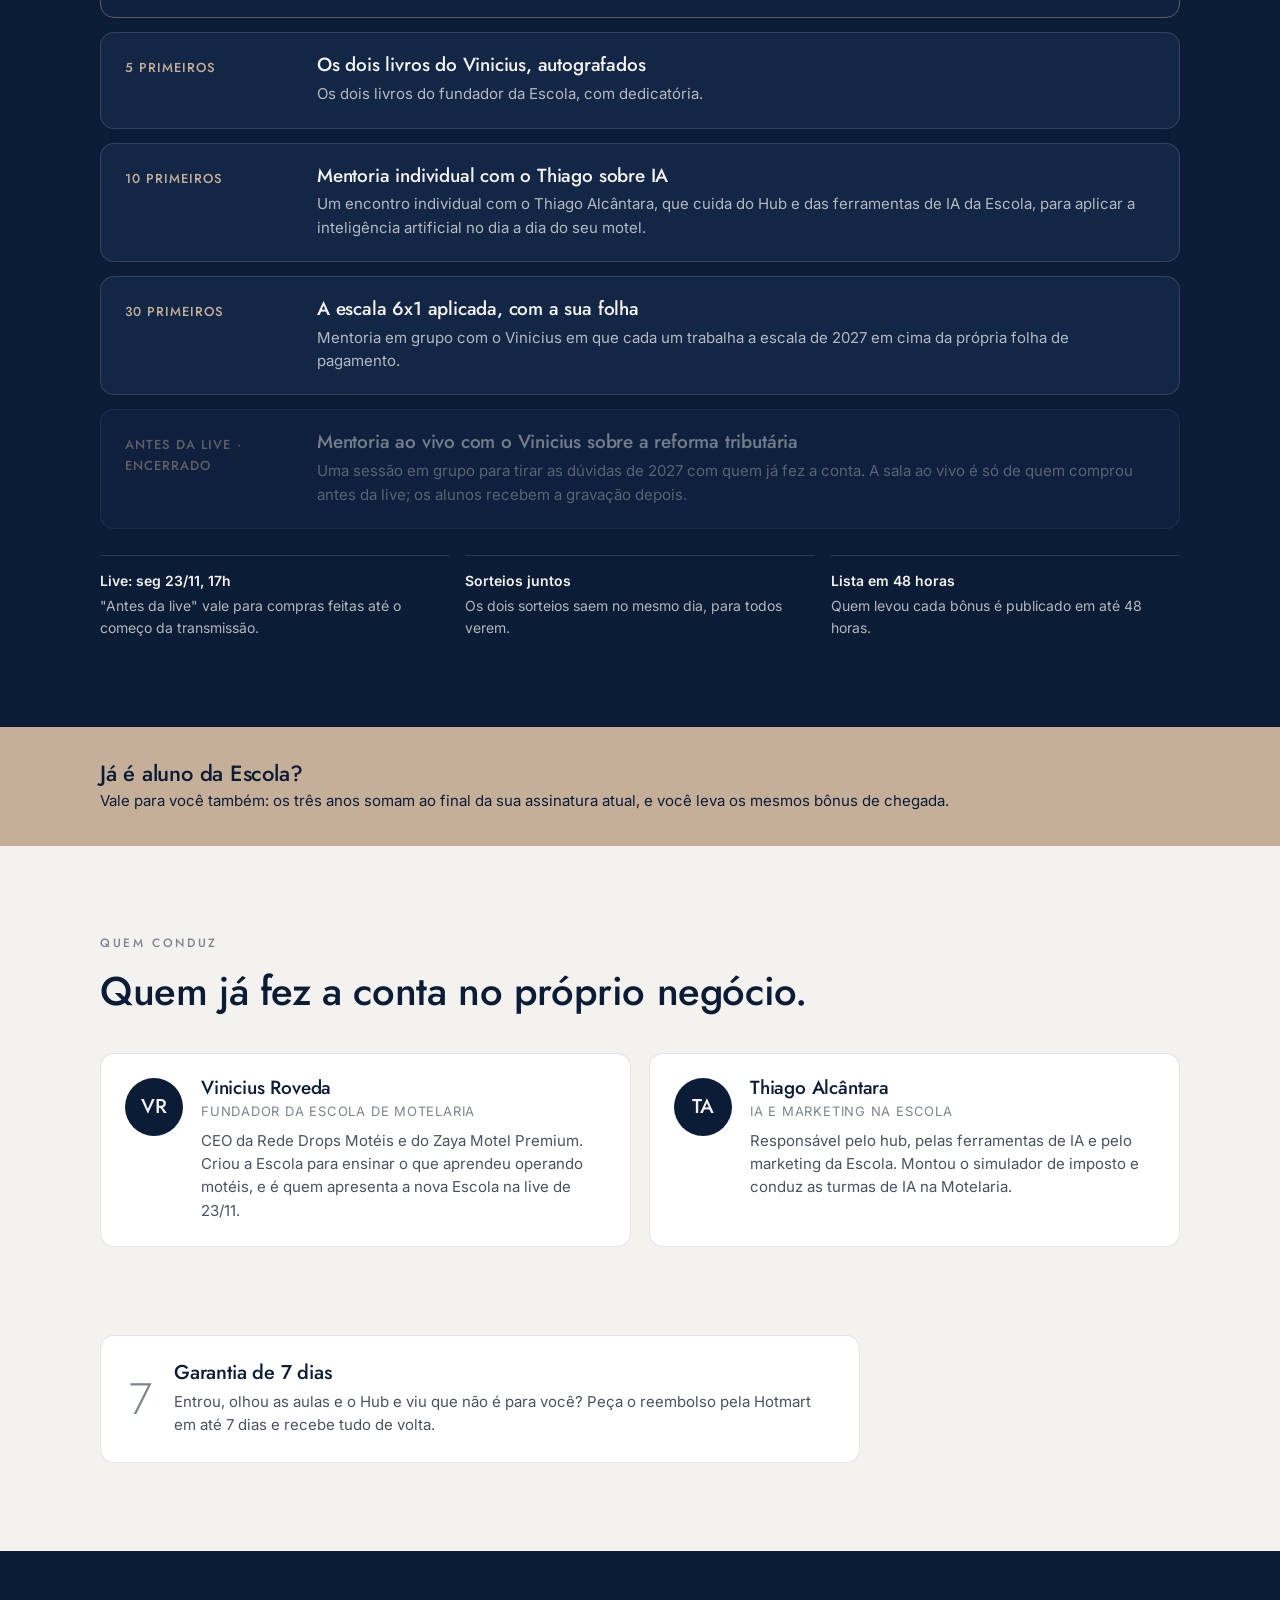
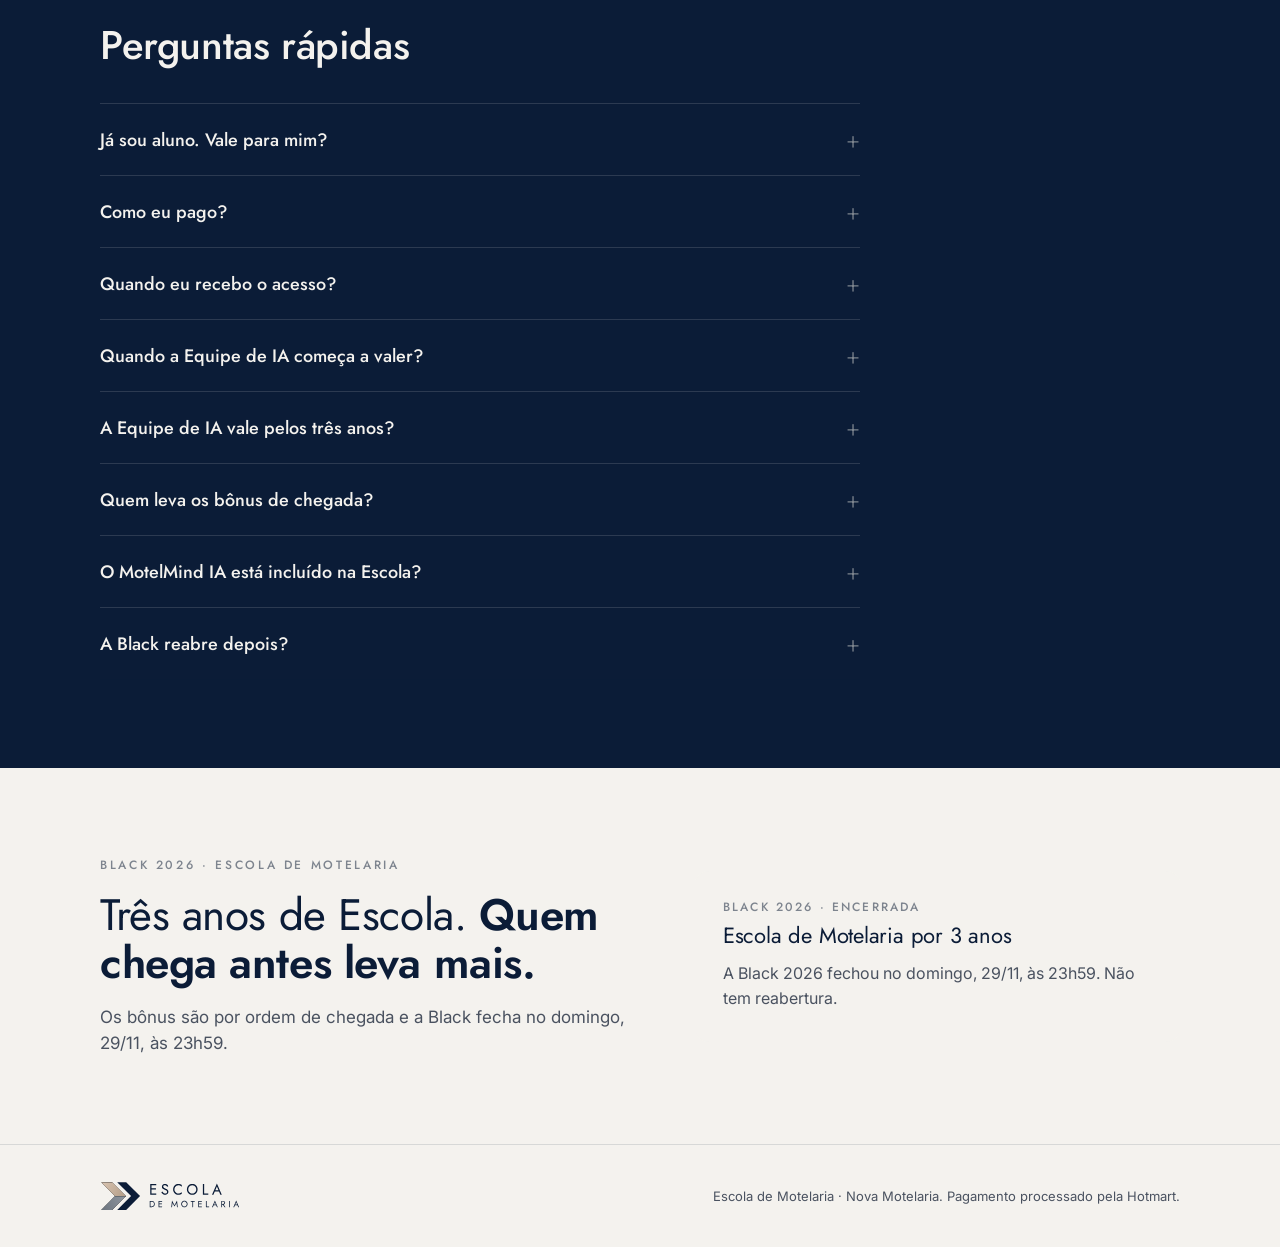
==== commit f2250fc4: "Publica blackedm@d7fd5e0" ====
--- a/index.html
+++ b/index.html
@@ -231,7 +231,7 @@
       <li class="reveal"><span class="quando">Hoje</span><div><h3>A área da Black já aberta</h3><p>Enquanto o link não chega, a gravação da live sobre 2027 e o Raio-X do seu motel já ficam disponíveis para quem está na lista.</p></div></li>
       <li class="reveal"><span class="quando">Novembro</span><div><h3>As contas de 2027, uma por semana</h3><p>Escala, preço e imposto, cada uma com o simulador que você usa no seu motel. E uma amostra das aulas novas da Escola.</p></div></li>
     </ul>
-    <p class="aviso reveal">A mentoria da reforma tributária e os sorteios são de quem compra antes da live de hoje, 17h. <a href="#bonus">Veja todos os bônus.</a></p>
+    <p class="aviso reveal">Quem entra até hoje, segunda, 23/11, às 23h59, participa dos sorteios. A mentoria da reforma tributária é de quem compra antes da live. <a href="#bonus">Veja todos os bônus.</a></p>
   </div>
 </section>
 
@@ -289,7 +289,7 @@
       <li class="reveal"><span class="quem">5 primeiros</span><div><h3>Os dois livros do Vinicius, autografados</h3><p>Os dois livros do fundador da Escola, com dedicatória.</p></div></li>
       <li class="reveal"><span class="quem">30 primeiros</span><div><h3>A escala 6x1 aplicada, com a sua folha</h3><p>Mentoria em grupo com o Vinicius em que cada um trabalha a escala de 2027 em cima da própria folha de pagamento.</p></div></li>
       <li class="reveal"><span class="quem">Antes da live</span><div><h3>Mentoria ao vivo com o Vinicius sobre a reforma tributária</h3><p>Uma sessão em grupo para tirar as dúvidas de 2027 com quem já fez a conta. A sala ao vivo é só de quem comprou antes da live; os alunos recebem a gravação depois.</p></div></li>
-      <li class="reveal"><span class="quem">Antes da live</span><div><h3>Dois sorteios</h3><p>Todo mundo que comprar antes da live concorre a uma vaga no MotelMind Floripa 2027 e a uma mentoria privada de uma hora com o Vinicius.</p></div></li>
+      <li class="reveal destaque"><span class="quem">Até seg 23/11 · 23h59</span><div><h3>Dois sorteios</h3><p>Todo mundo que comprar até segunda, 23/11, às 23h59, concorre a uma vaga no MotelMind Floripa 2027 e a uma mentoria privada de uma hora com o Vinicius.</p></div></li>
     </ul>
     <div class="regras">
       <div class="reveal"><b>Live: seg 23/11, 17h</b>"Antes da live" vale para compras feitas até o começo da transmissão.</div>
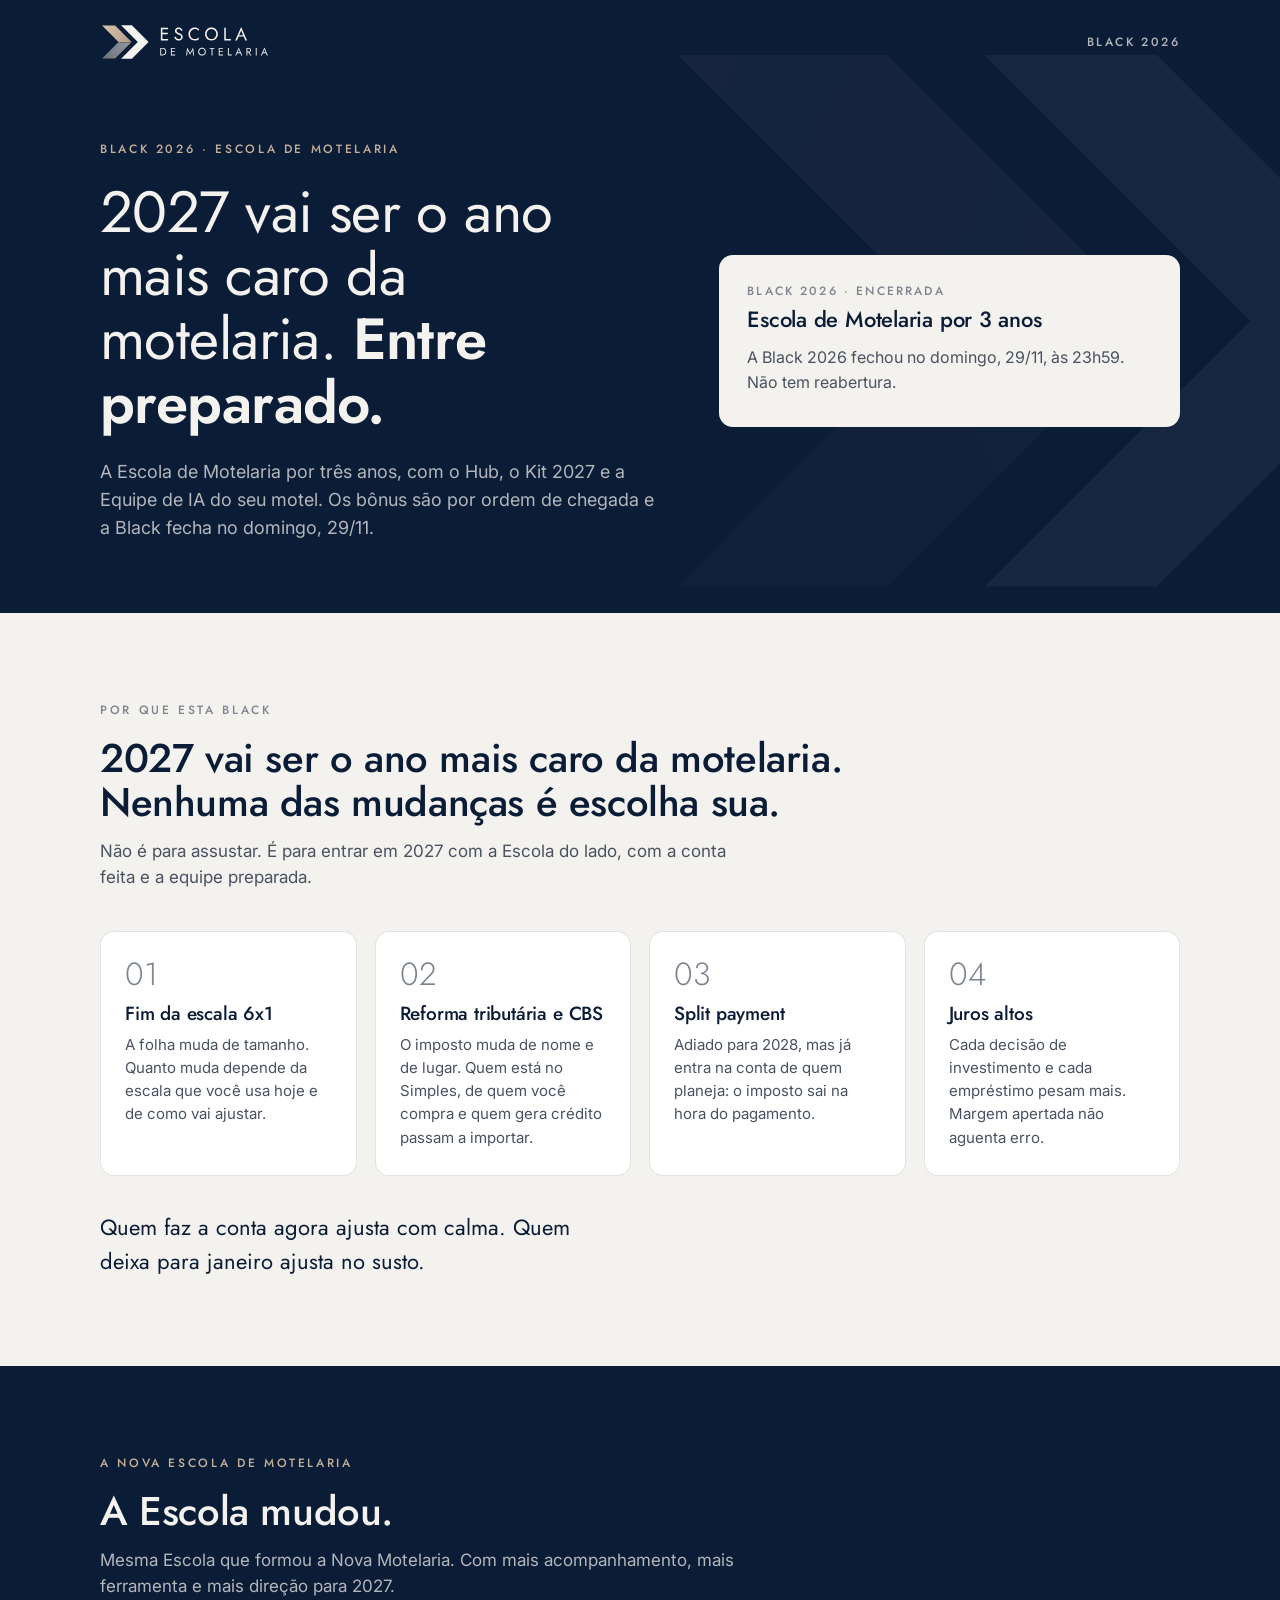
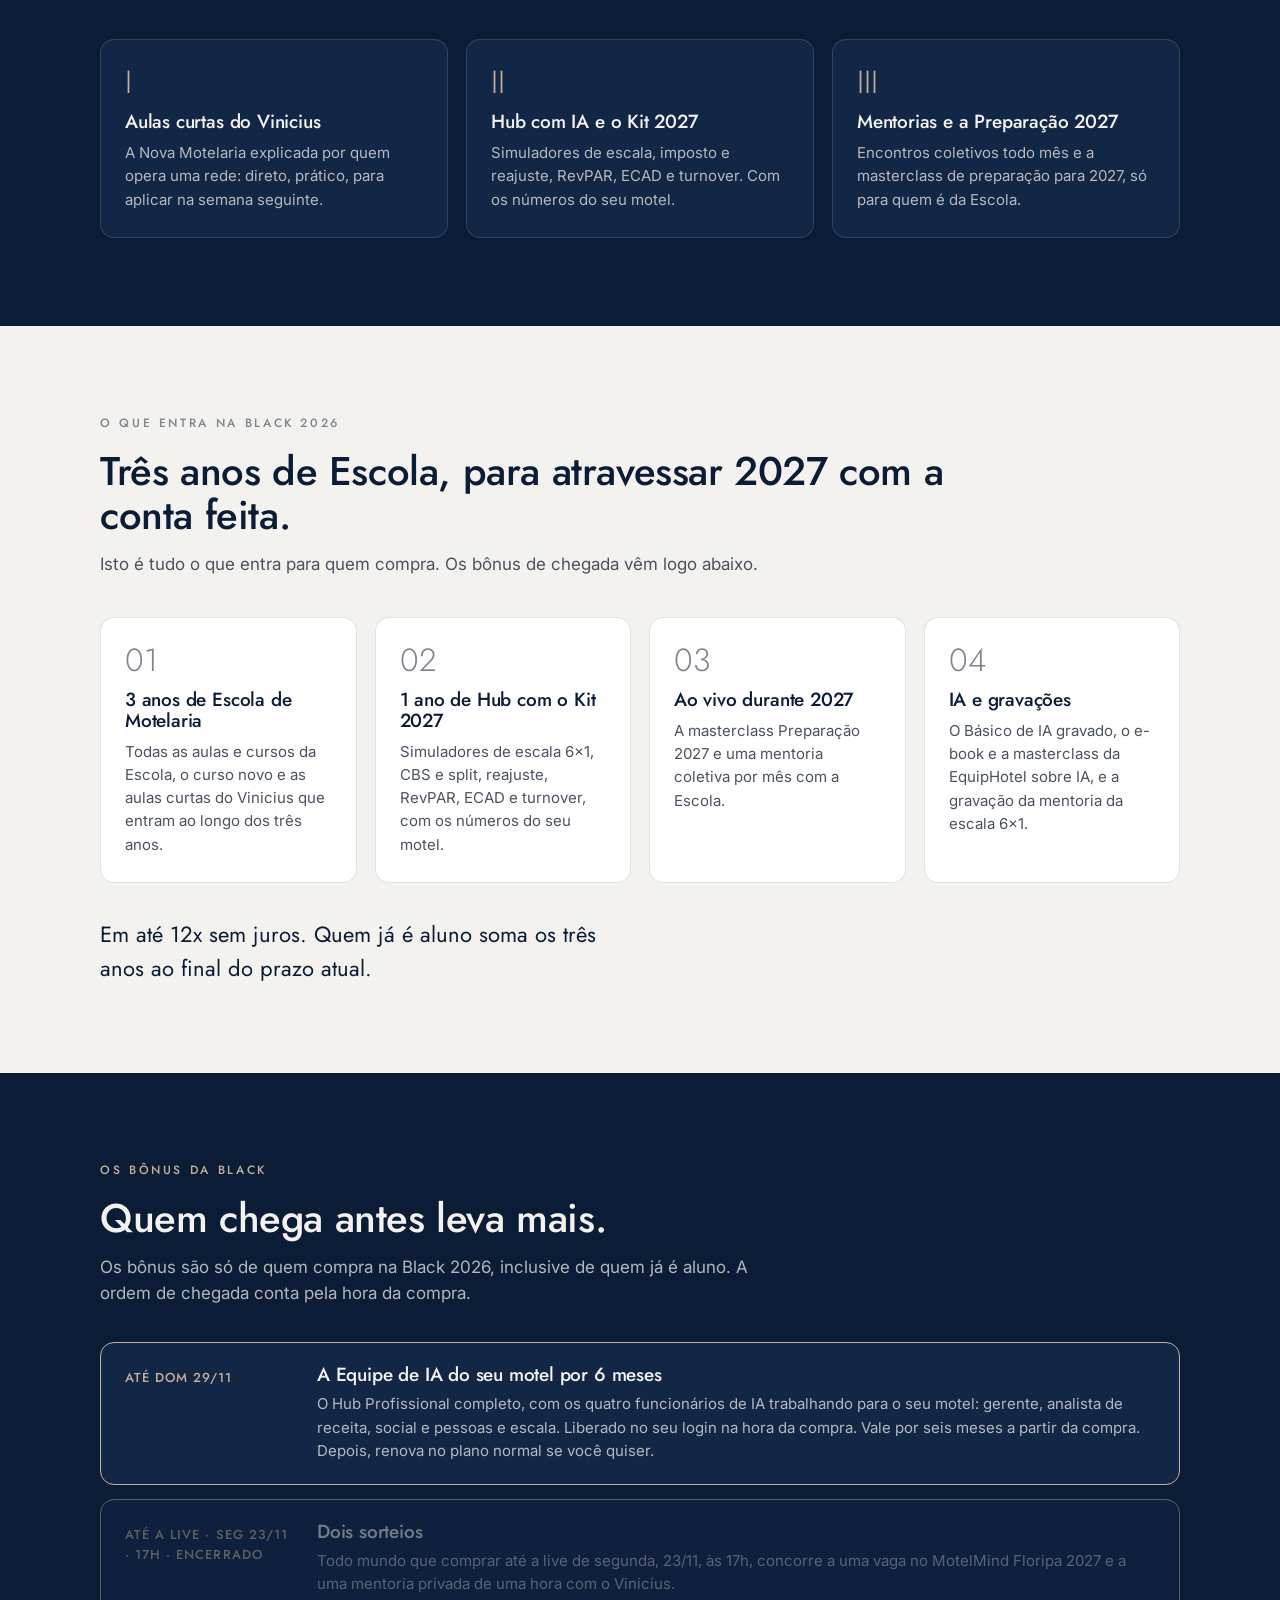
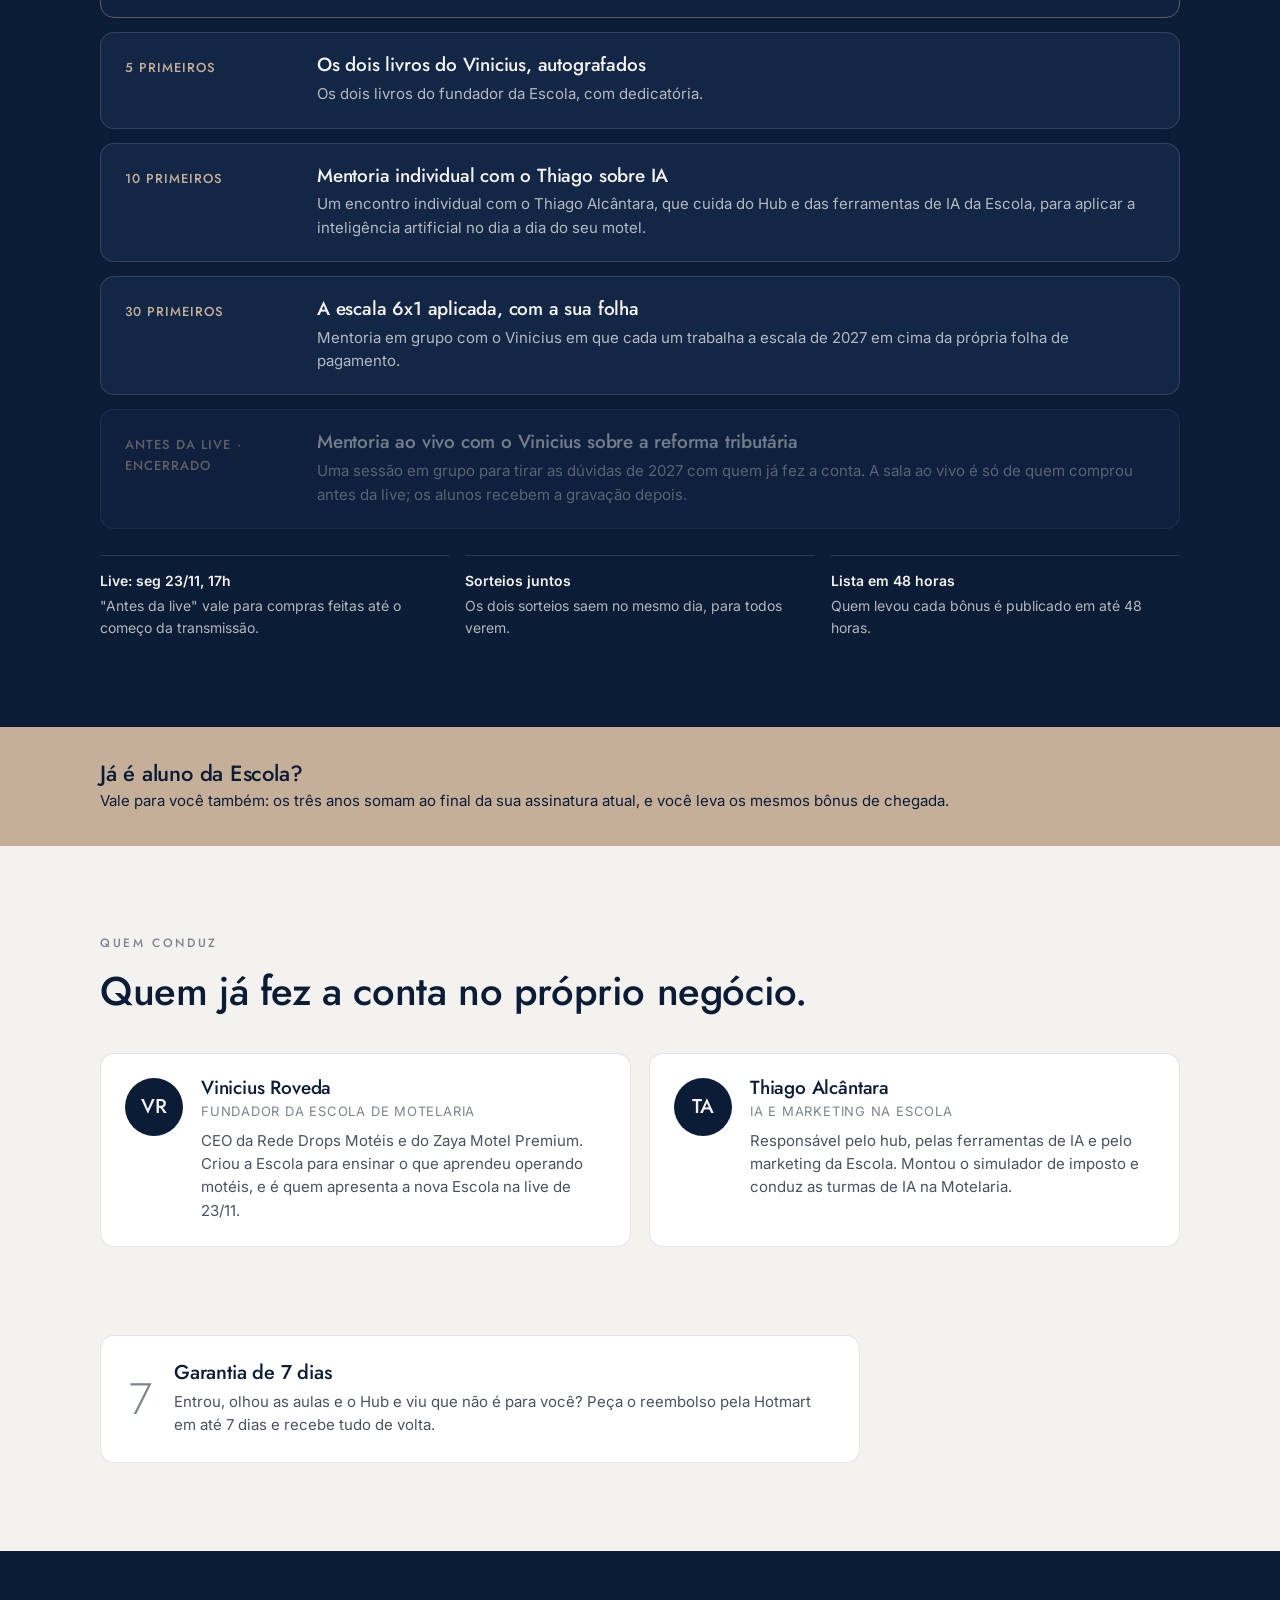
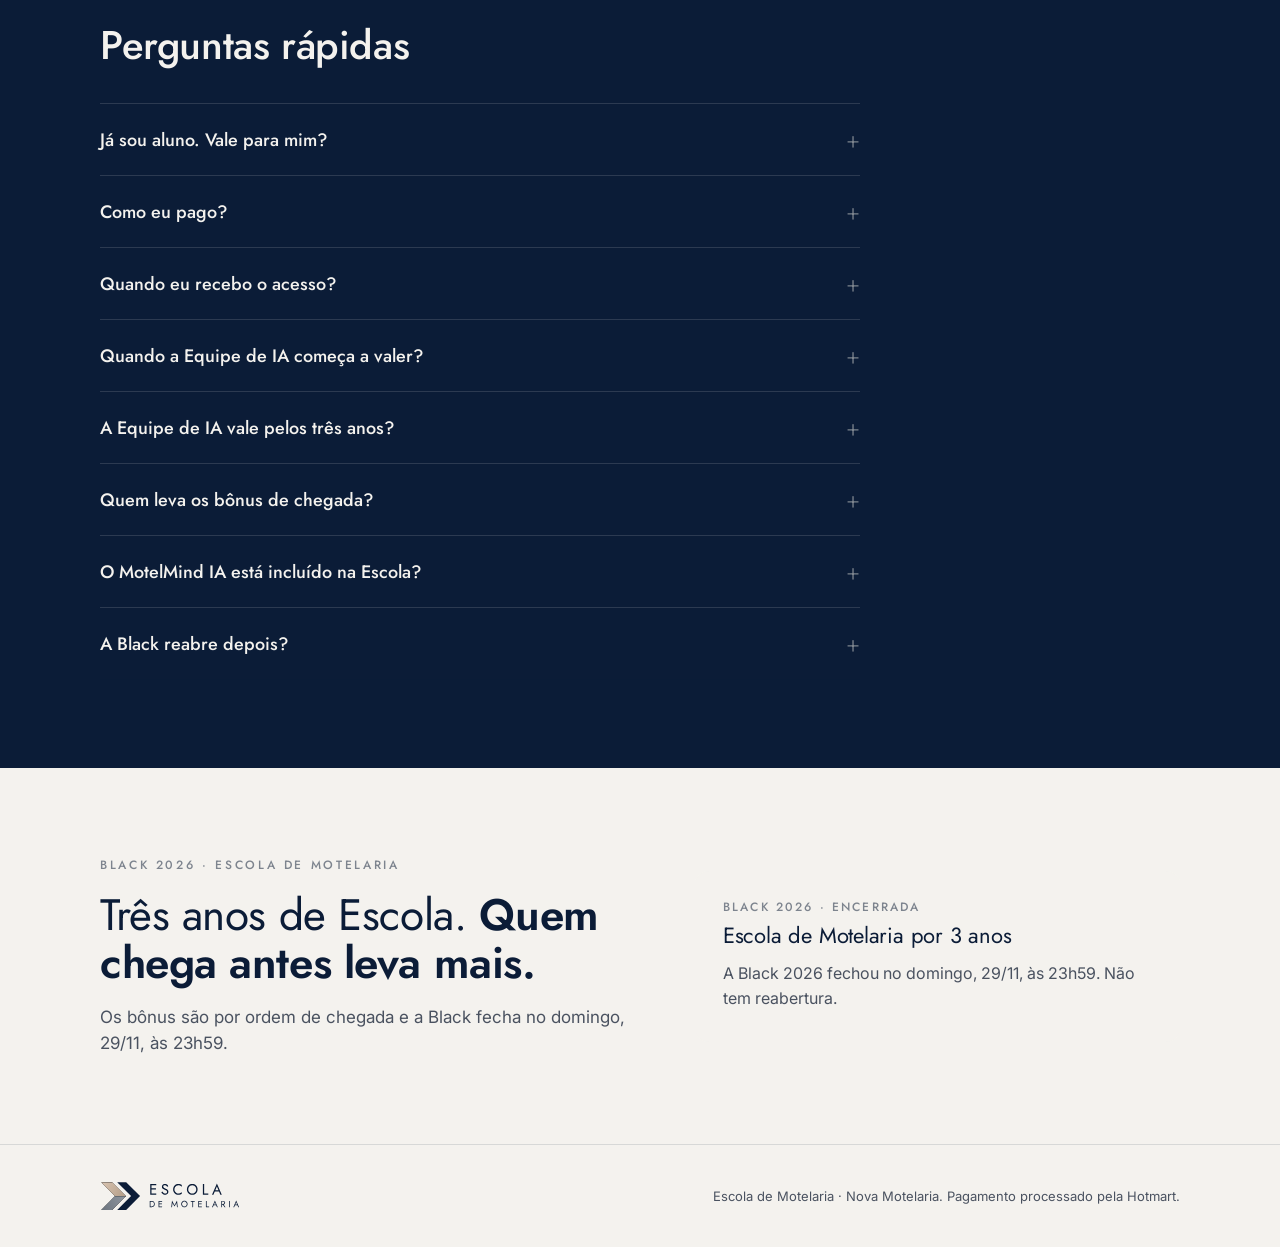
==== commit 851388da: "Publica blackedm@3346930" ====
--- a/index.html
+++ b/index.html
@@ -231,7 +231,7 @@
       <li class="reveal"><span class="quando">Hoje</span><div><h3>A área da Black já aberta</h3><p>Enquanto o link não chega, a gravação da live sobre 2027 e o Raio-X do seu motel já ficam disponíveis para quem está na lista.</p></div></li>
       <li class="reveal"><span class="quando">Novembro</span><div><h3>As contas de 2027, uma por semana</h3><p>Escala, preço e imposto, cada uma com o simulador que você usa no seu motel. E uma amostra das aulas novas da Escola.</p></div></li>
     </ul>
-    <p class="aviso reveal">Quem entra até hoje, segunda, 23/11, às 23h59, participa dos sorteios. A mentoria da reforma tributária é de quem compra antes da live. <a href="#bonus">Veja todos os bônus.</a></p>
+    <p class="aviso reveal">Quem entra até a live de hoje, segunda, 23/11, às 17h, participa dos sorteios e da mentoria da reforma tributária. <a href="#bonus">Veja todos os bônus.</a></p>
   </div>
 </section>
 
@@ -289,7 +289,7 @@
       <li class="reveal"><span class="quem">5 primeiros</span><div><h3>Os dois livros do Vinicius, autografados</h3><p>Os dois livros do fundador da Escola, com dedicatória.</p></div></li>
       <li class="reveal"><span class="quem">30 primeiros</span><div><h3>A escala 6x1 aplicada, com a sua folha</h3><p>Mentoria em grupo com o Vinicius em que cada um trabalha a escala de 2027 em cima da própria folha de pagamento.</p></div></li>
       <li class="reveal"><span class="quem">Antes da live</span><div><h3>Mentoria ao vivo com o Vinicius sobre a reforma tributária</h3><p>Uma sessão em grupo para tirar as dúvidas de 2027 com quem já fez a conta. A sala ao vivo é só de quem comprou antes da live; os alunos recebem a gravação depois.</p></div></li>
-      <li class="reveal destaque"><span class="quem">Até seg 23/11 · 23h59</span><div><h3>Dois sorteios</h3><p>Todo mundo que comprar até segunda, 23/11, às 23h59, concorre a uma vaga no MotelMind Floripa 2027 e a uma mentoria privada de uma hora com o Vinicius.</p></div></li>
+      <li class="reveal destaque"><span class="quem">Até a live · seg 23/11 · 17h</span><div><h3>Dois sorteios</h3><p>Todo mundo que comprar até a live de segunda, 23/11, às 17h, concorre a uma vaga no MotelMind Floripa 2027 e a uma mentoria privada de uma hora com o Vinicius.</p></div></li>
     </ul>
     <div class="regras">
       <div class="reveal"><b>Live: seg 23/11, 17h</b>"Antes da live" vale para compras feitas até o começo da transmissão.</div>
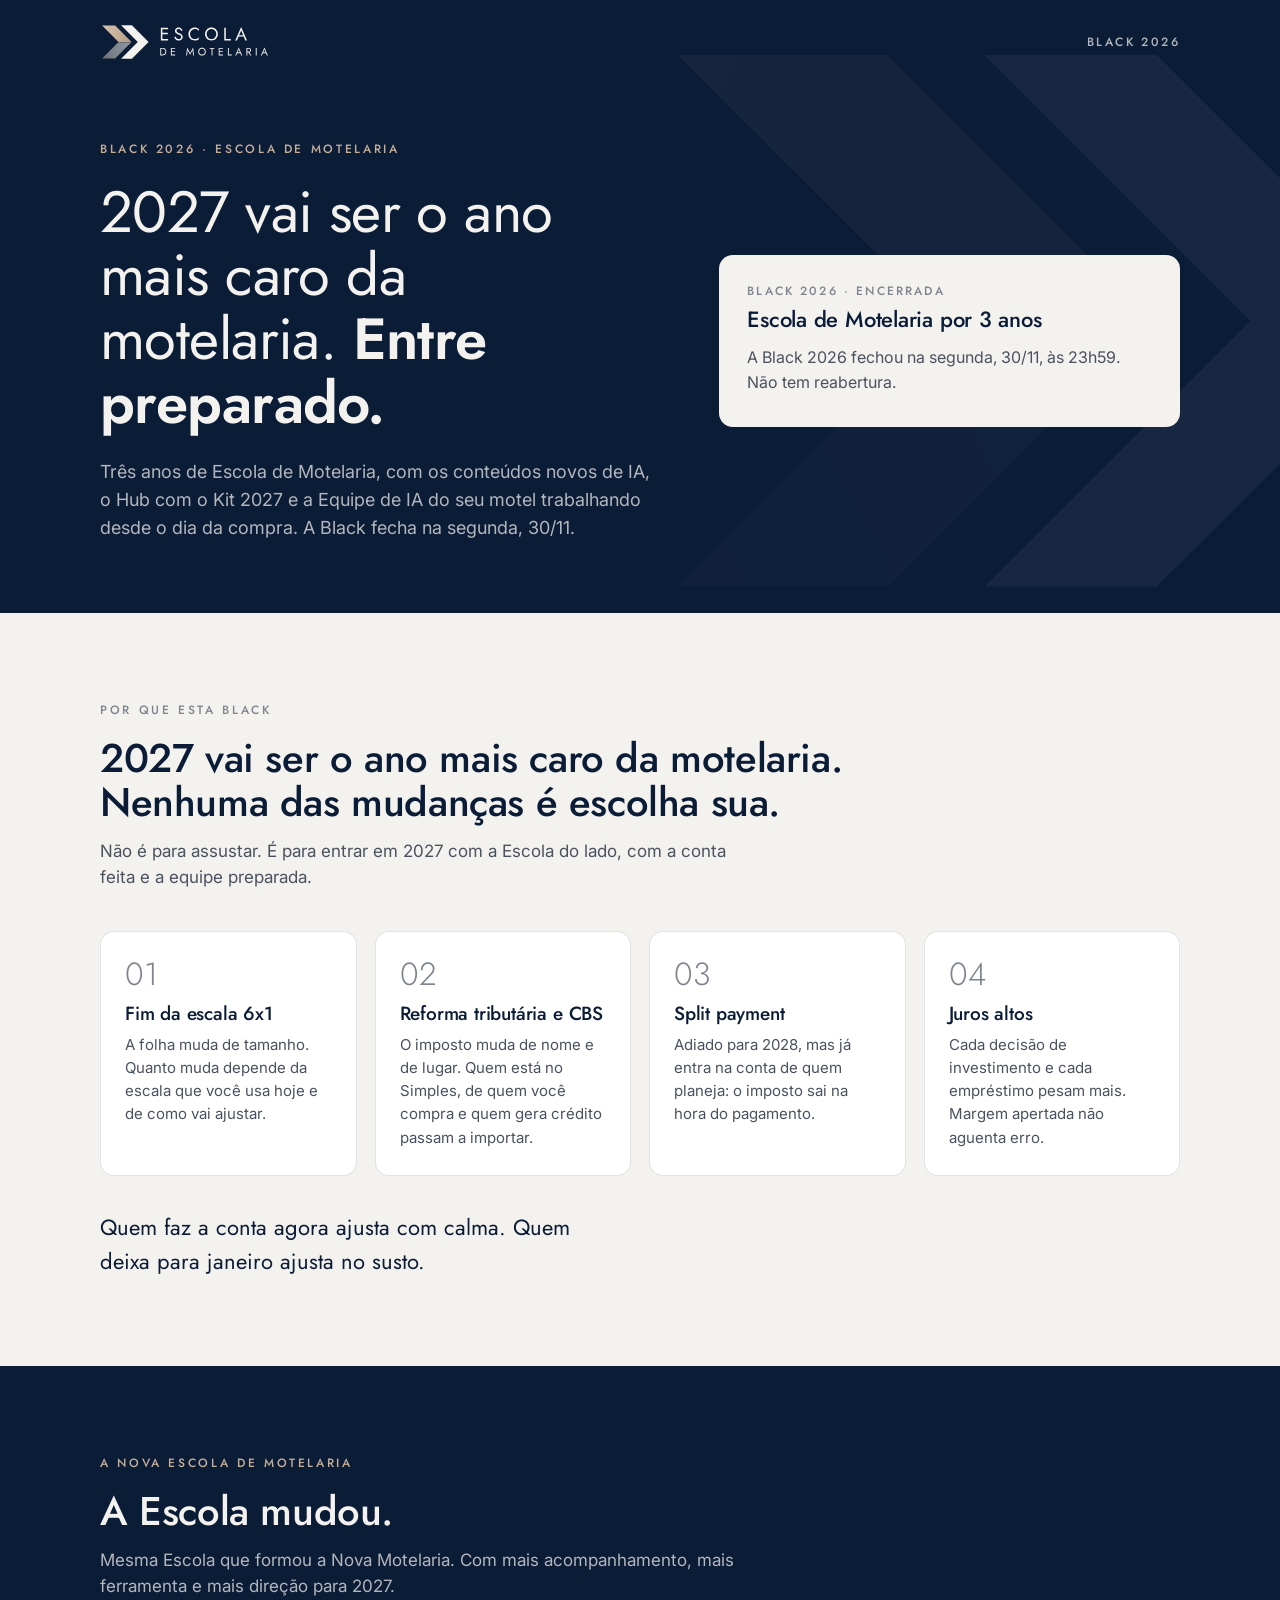
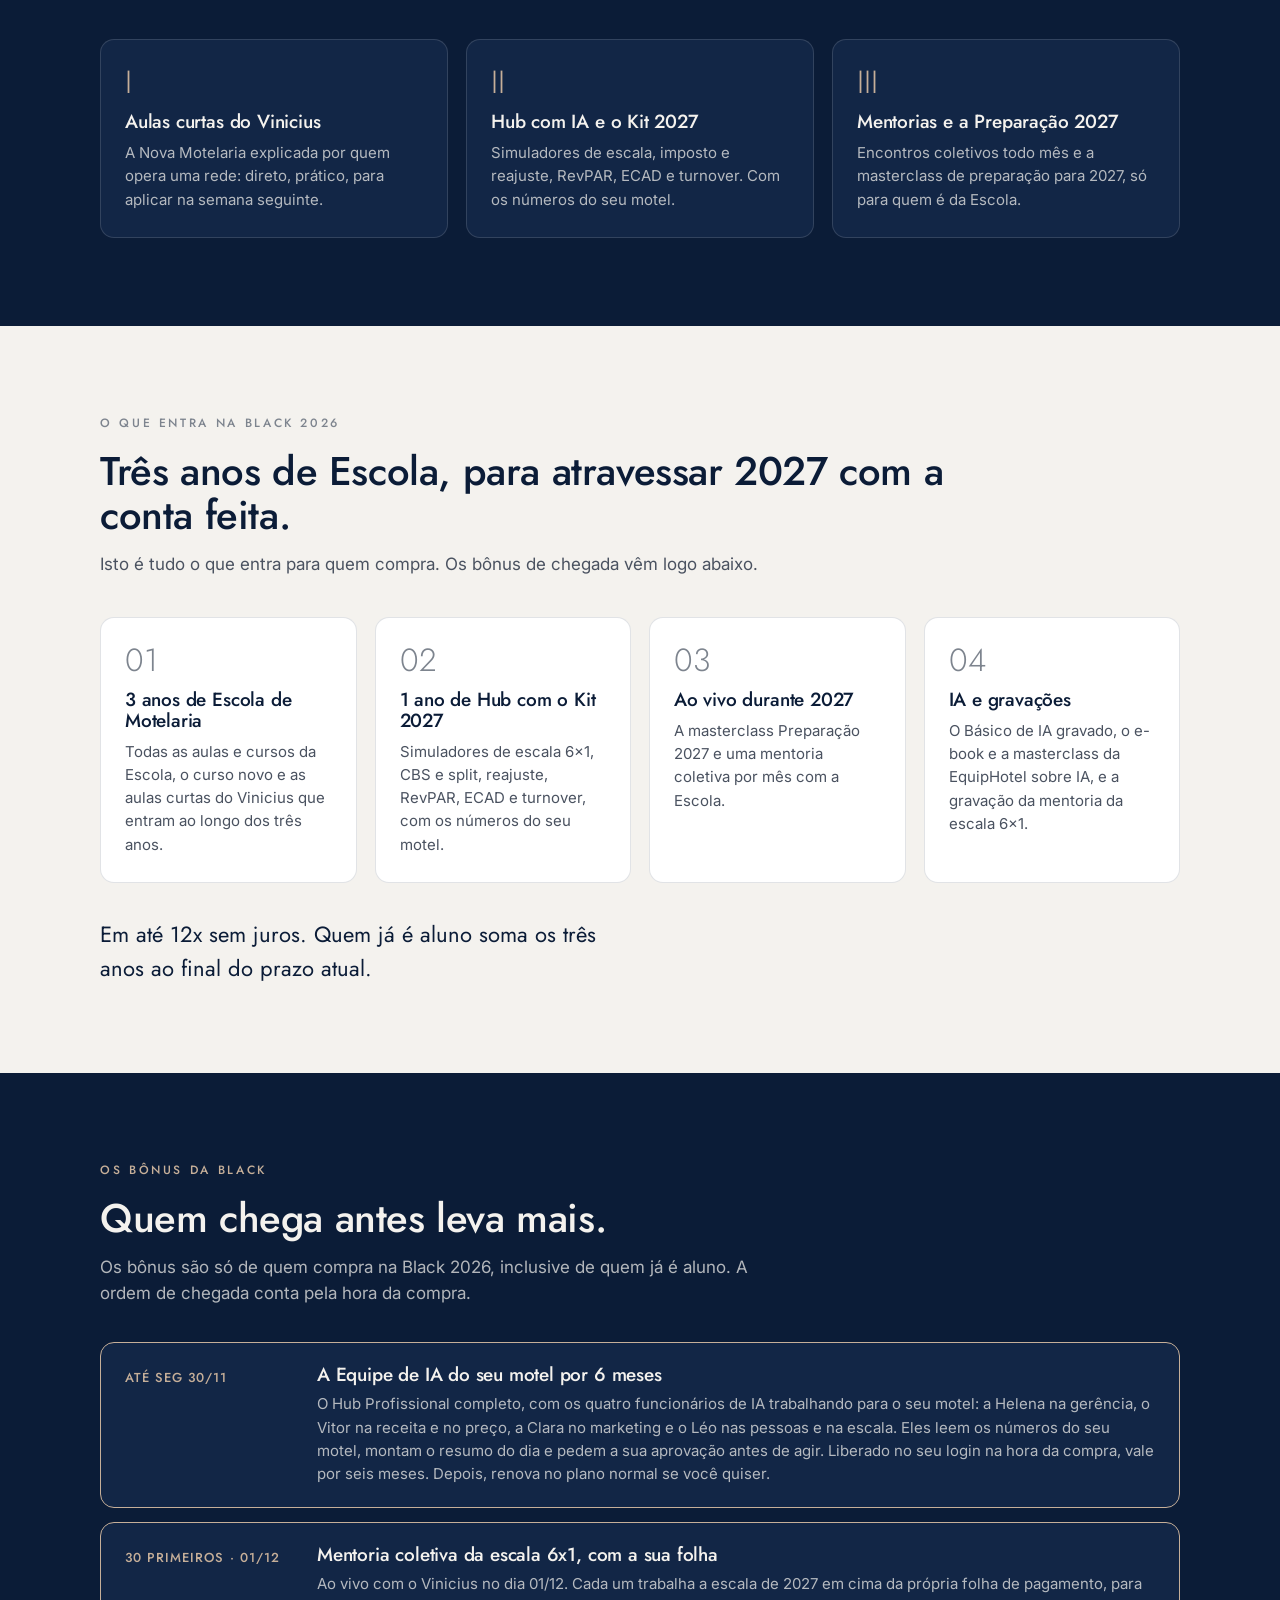
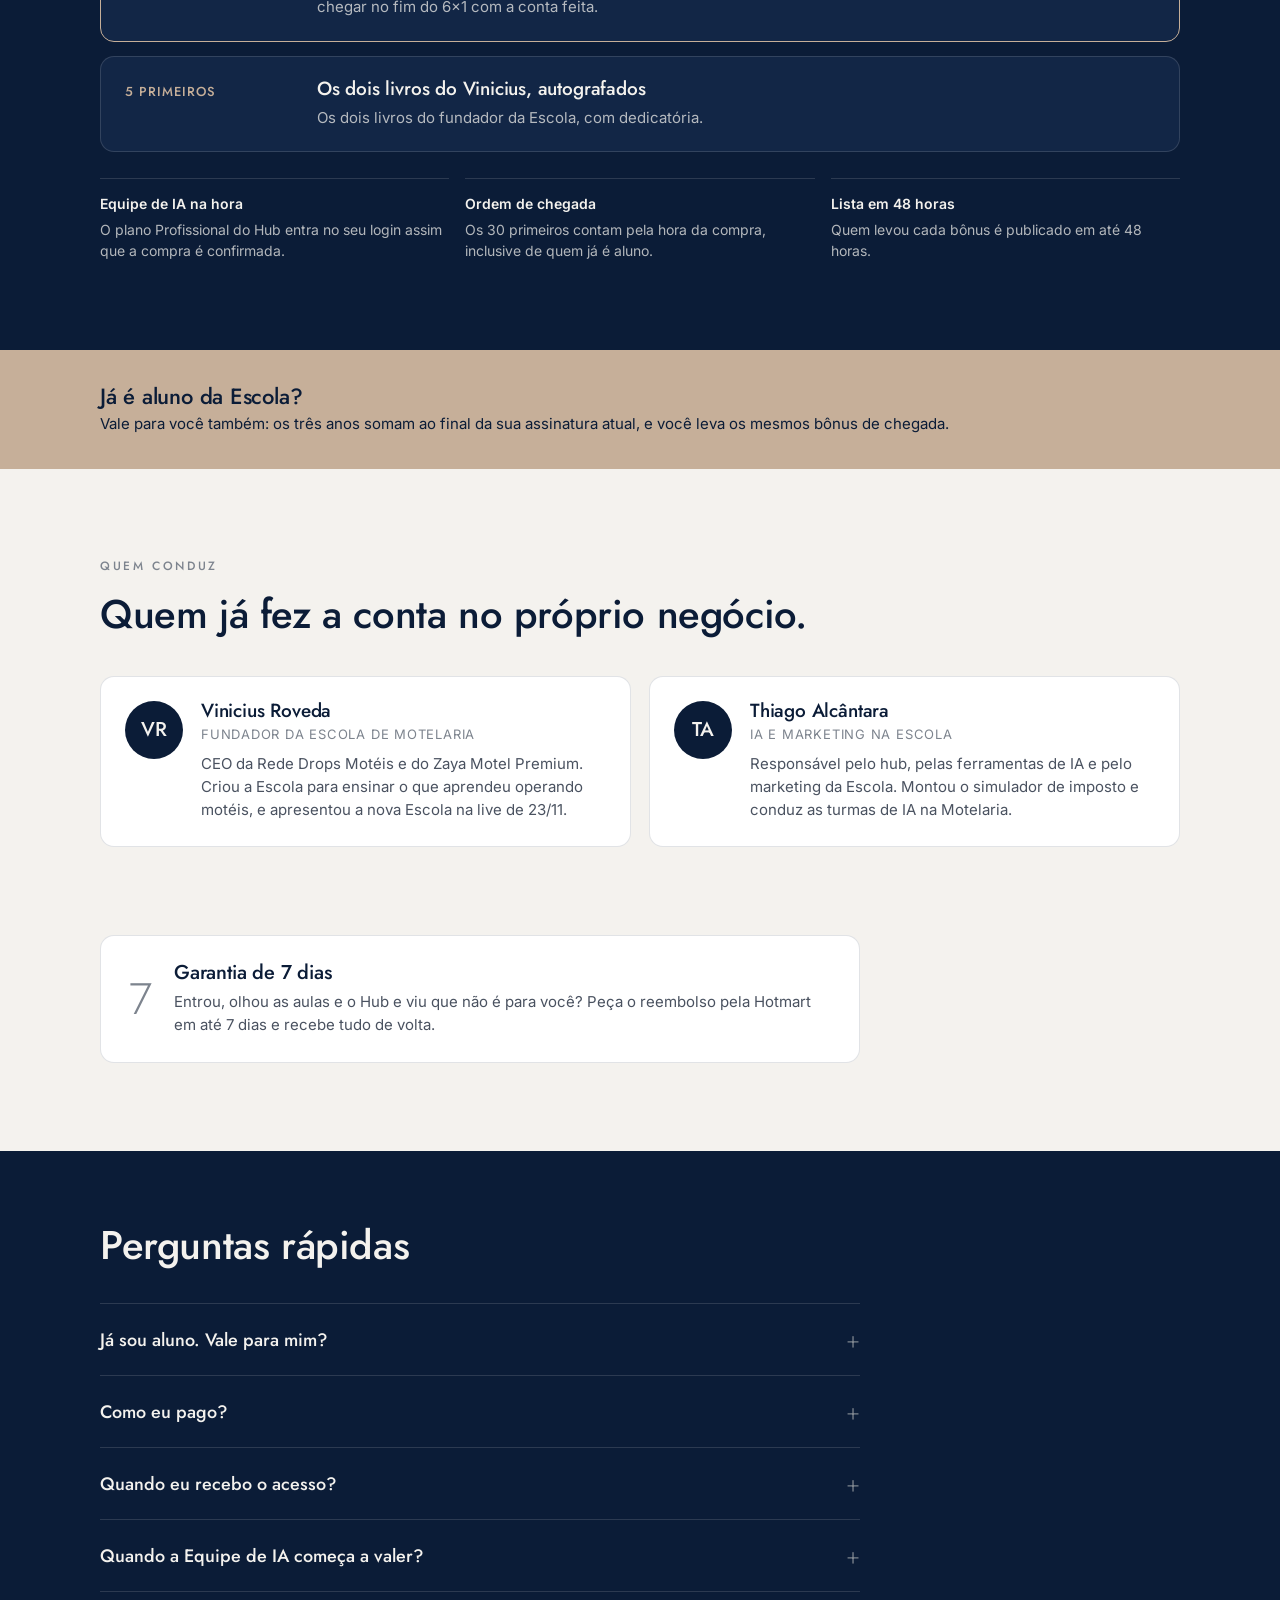
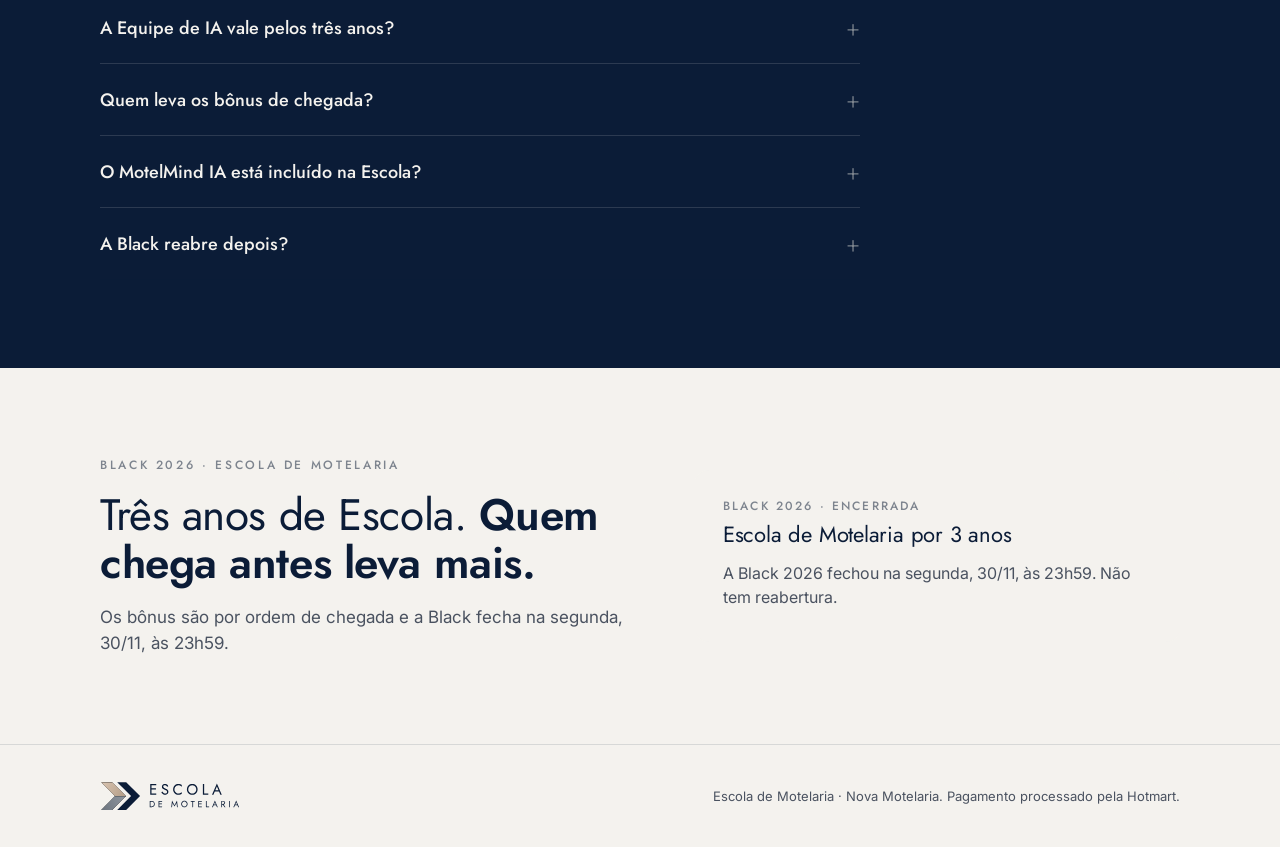
==== commit e05a7c61: "Publica blackedm@225b189" ====
--- a/index.html
+++ b/index.html
@@ -284,7 +284,7 @@
     <h2 class="sec-titulo reveal">Quem chega antes leva mais.</h2>
     <p class="sec-sub reveal">Os bônus são só de quem compra na Black 2026, inclusive de quem já é aluno. A ordem de chegada conta pela hora da compra, a partir de domingo, 22/11, às 17h.</p>
     <ul class="bonus">
-      <li class="reveal destaque"><span class="quem">Até dom 29/11</span><div><h3>A Equipe de IA do seu motel por 6 meses</h3><p>O Hub Profissional completo, com os quatro funcionários de IA trabalhando para o seu motel: gerente, analista de receita, social e pessoas e escala. Liberado no seu login na hora da compra, por seis meses.</p></div></li>
+      <li class="reveal destaque"><span class="quem">Até seg 30/11</span><div><h3>A Equipe de IA do seu motel por 6 meses</h3><p>O Hub Profissional completo, com os quatro funcionários de IA trabalhando para o seu motel: gerente, analista de receita, social e pessoas e escala. Liberado no seu login na hora da compra, por seis meses.</p></div></li>
       <li class="reveal"><span class="quem">2 primeiros</span><div><h3>Ingresso para o MotelMind SP 2027</h3><p>O evento presencial da Nova Motelaria em São Paulo, por conta da Escola.</p></div></li>
       <li class="reveal"><span class="quem">5 primeiros</span><div><h3>Os dois livros do Vinicius, autografados</h3><p>Os dois livros do fundador da Escola, com dedicatória.</p></div></li>
       <li class="reveal"><span class="quem">30 primeiros</span><div><h3>A escala 6x1 aplicada, com a sua folha</h3><p>Mentoria em grupo com o Vinicius em que cada um trabalha a escala de 2027 em cima da própria folha de pagamento.</p></div></li>
